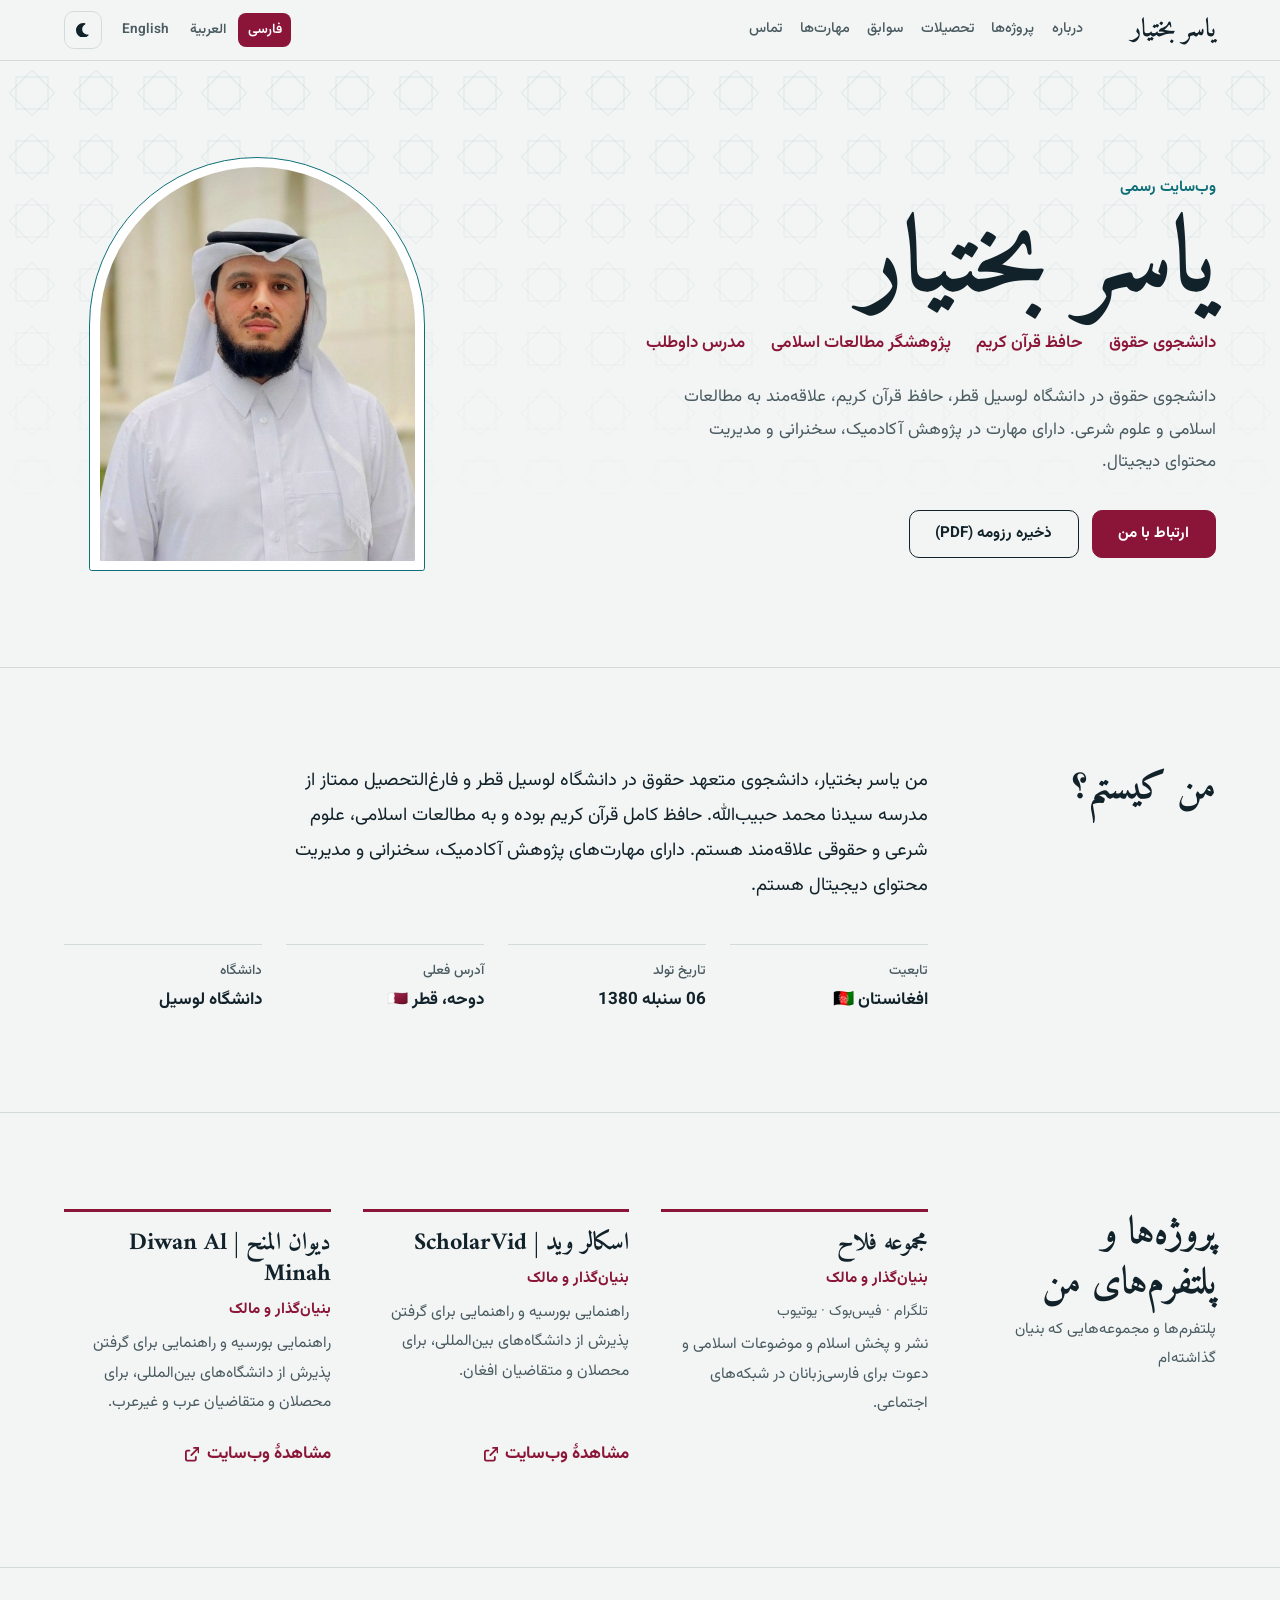
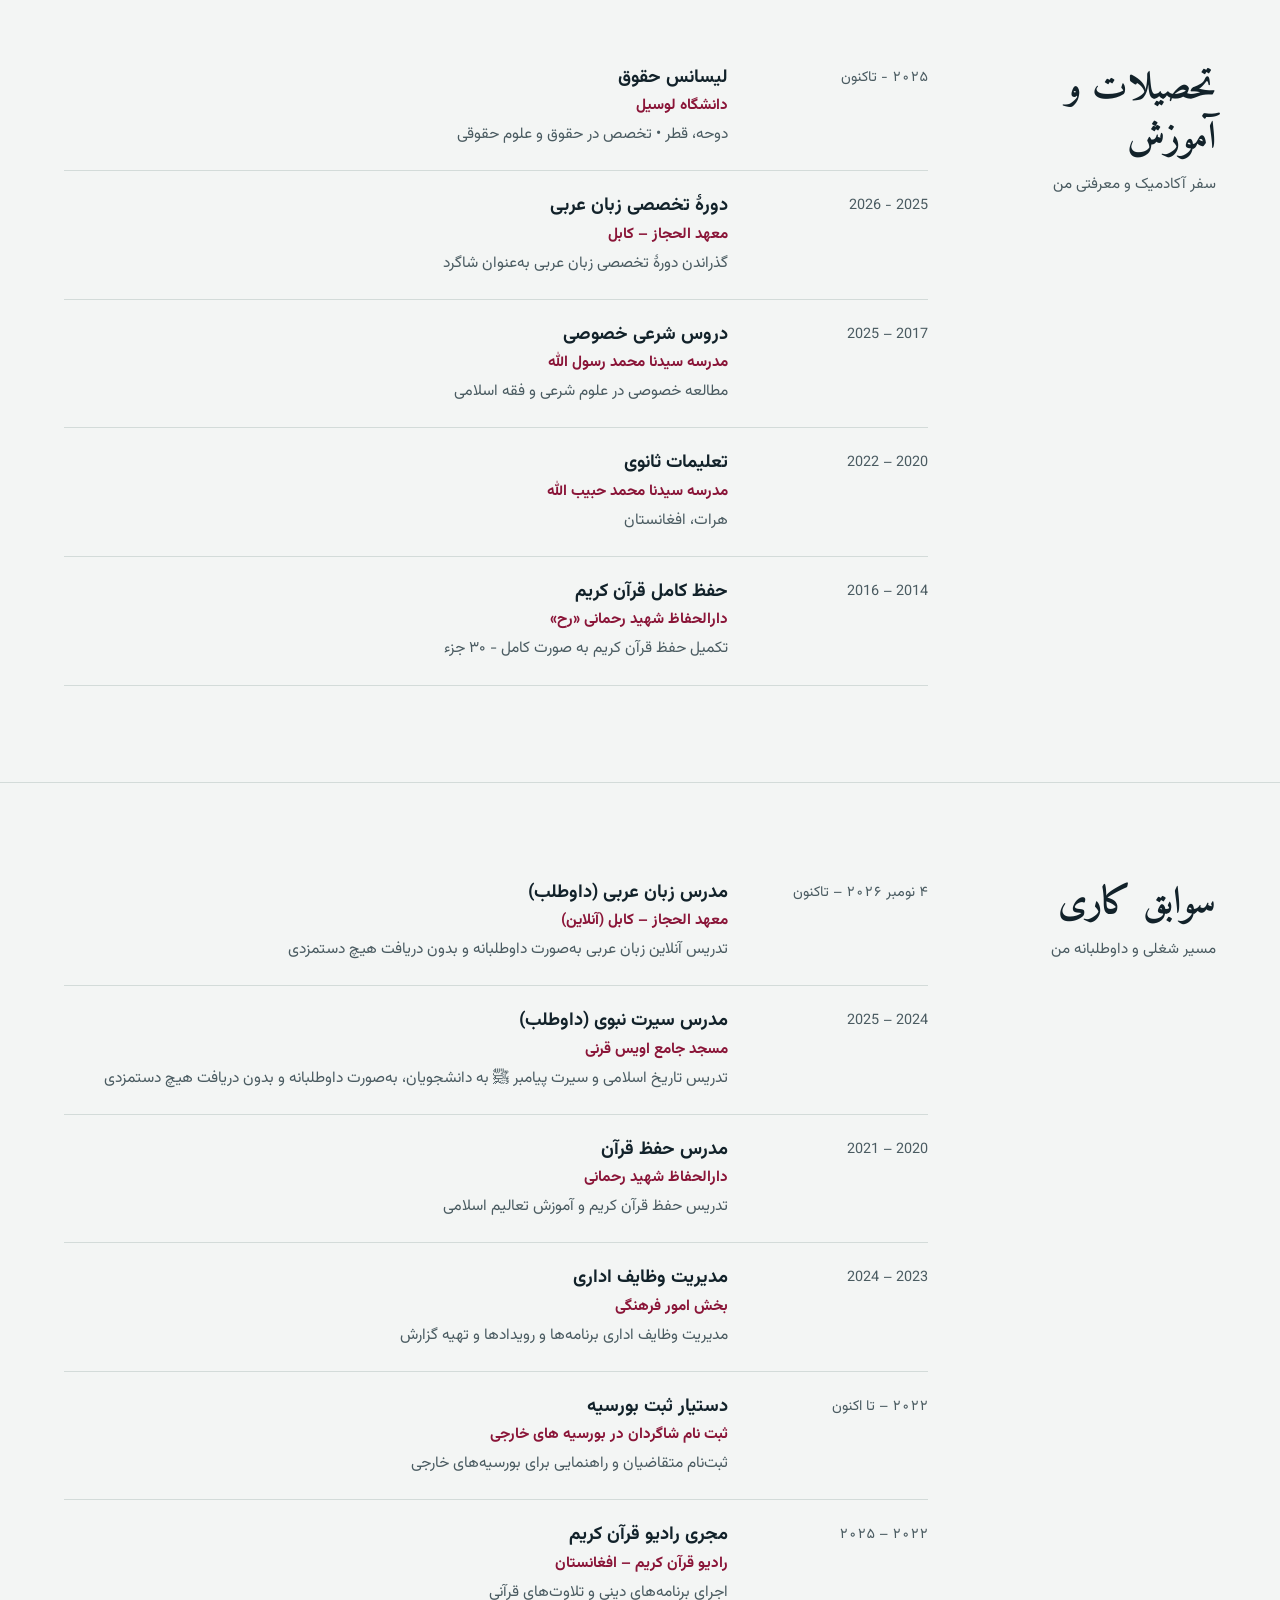
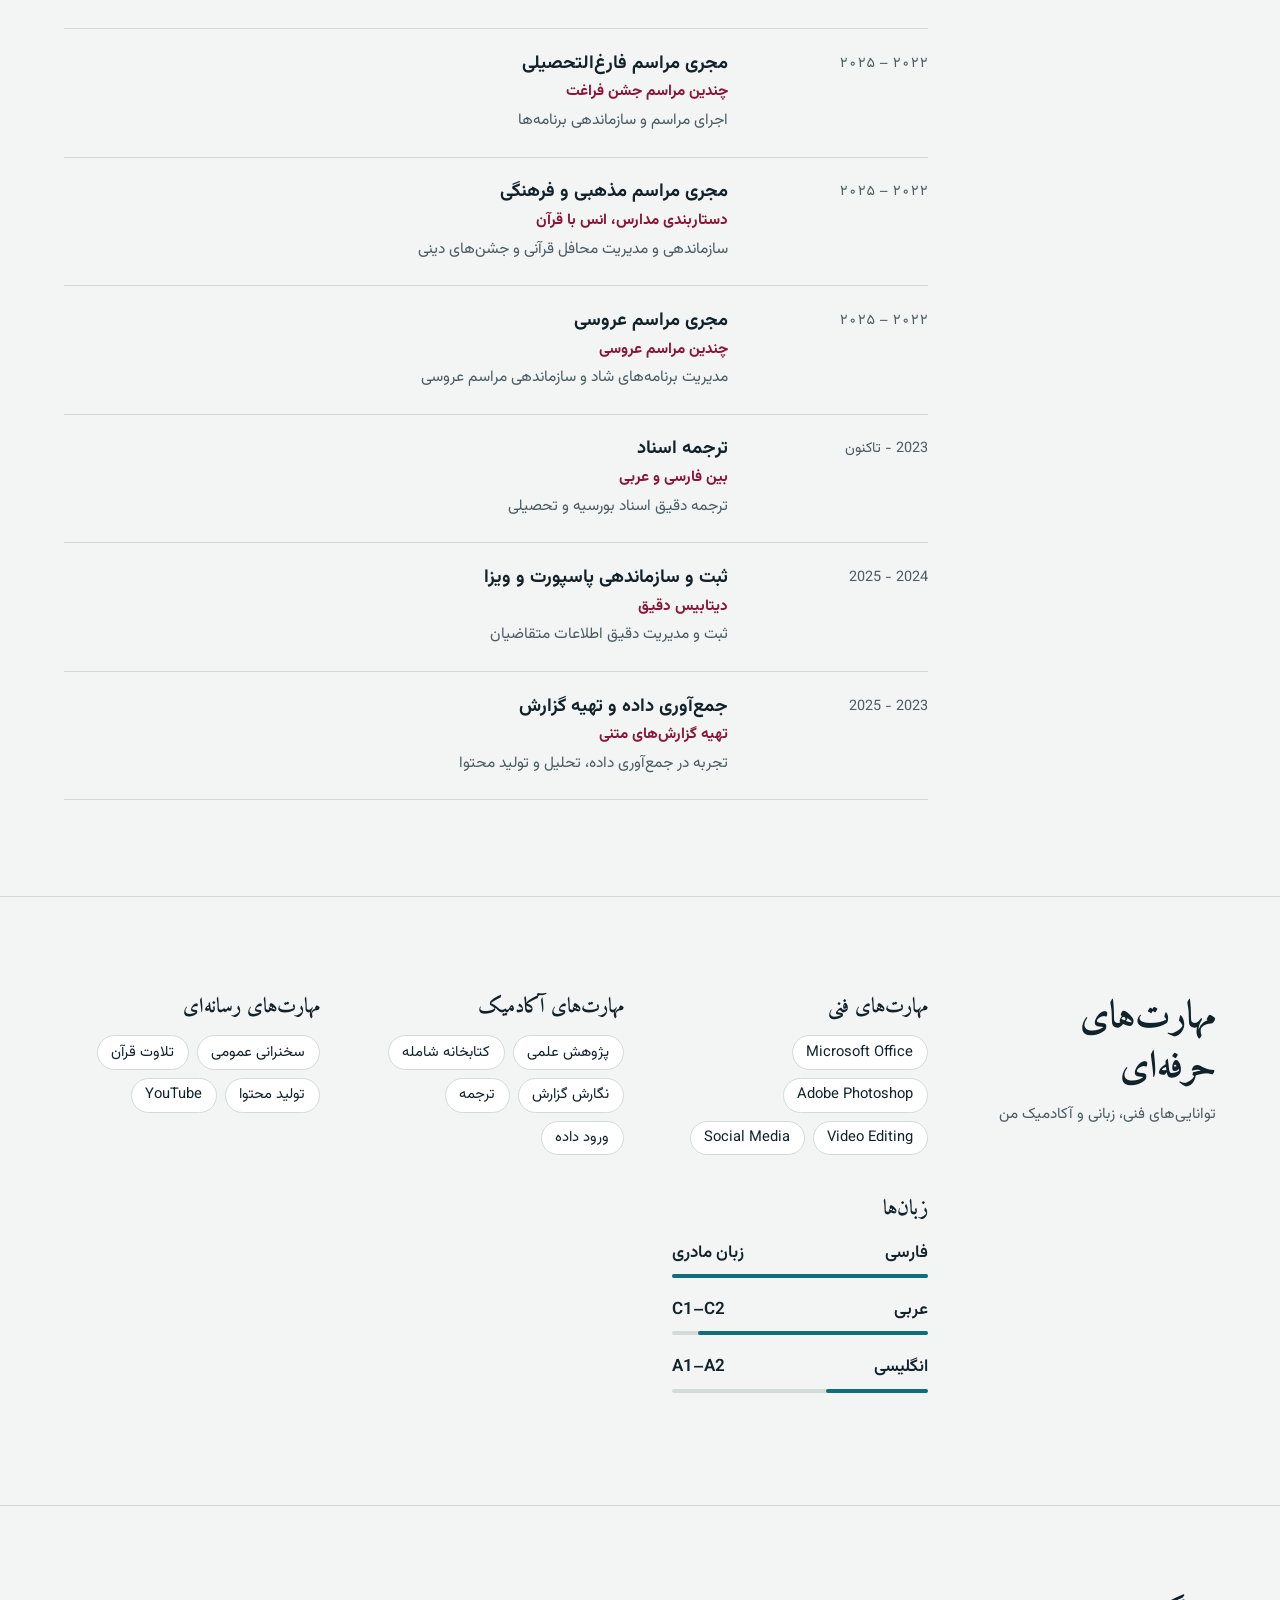
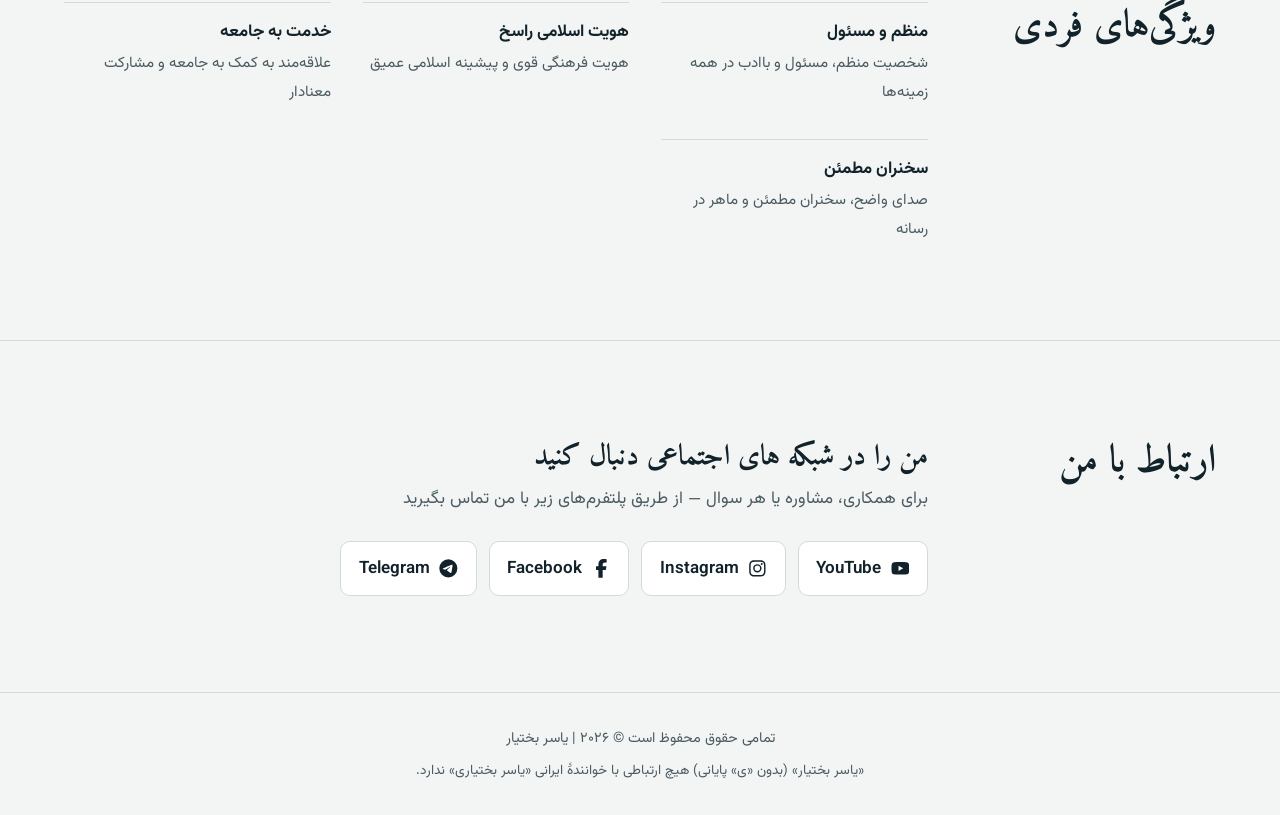
==== index.html @ 0a33215c "Add files via upload" ====
<!DOCTYPE html>

<html dir="rtl" lang="fa">
<head>
<meta charset="utf-8"/>
<meta content="width=device-width, initial-scale=1.0" name="viewport"/>
<title>یاسر بختیار | Yaser Bakhtiar – حافظ قرآن و دانشجوی حقوق در دوحه قطر</title>
<meta content="وب‌سایت رسمی یاسر بختیار (بدون «ی» پایانی): حافظ کامل قرآن کریم، دانشجوی حقوق دانشگاه لوسیل قطر و پژوهشگر مطالعات اسلامی." name="description"/>
<meta content="Yaser Bakhtiar | یاسر بختیار | ياسر بختيار" name="author"/>
<meta content="index, follow, max-image-preview:large, max-snippet:-1" name="robots"/>

<link href="https://yaserbakhtiar.tr/" rel="canonical"/><link href="https://yaserbakhtiar.tr/" hreflang="fa" rel="alternate"/><link href="https://yaserbakhtiar.tr/ar/" hreflang="ar" rel="alternate"/><link href="https://yaserbakhtiar.tr/en/" hreflang="en" rel="alternate"/><link href="https://yaserbakhtiar.tr/" hreflang="x-default" rel="alternate"/>
<link href="/favicon.ico" rel="icon" sizes="48x48"/>
<link href="/favicon.svg" rel="icon" type="image/svg+xml"/>
<link href="/apple-touch-icon.png" rel="apple-touch-icon"/>
<link href="/site.webmanifest" rel="manifest"/>
<meta content="website" property="og:type"/>
<meta content="Yaser Bakhtiar | یاسر بختیار" property="og:site_name"/>
<meta content="یاسر بختیار | Yaser Bakhtiar – حافظ قرآن و دانشجوی حقوق در دوحه قطر" property="og:title"/>
<meta content="وب‌سایت رسمی یاسر بختیار (بدون «ی» پایانی): حافظ کامل قرآن کریم، دانشجوی حقوق دانشگاه لوسیل قطر و پژوهشگر مطالعات اسلامی." property="og:description"/>
<meta content="https://yaserbakhtiar.tr/" property="og:url"/>
<meta content="https://yaserbakhtiar.tr/profile.jpg" property="og:image"/>
<meta content="fa_IR" property="og:locale"/><meta content="ar_AR" property="og:locale:alternate"/><meta content="en_US" property="og:locale:alternate"/>
<meta content="summary_large_image" name="twitter:card"/>
<meta content="یاسر بختیار | Yaser Bakhtiar – حافظ قرآن و دانشجوی حقوق در دوحه قطر" name="twitter:title"/>
<meta content="وب‌سایت رسمی یاسر بختیار (بدون «ی» پایانی): حافظ کامل قرآن کریم، دانشجوی حقوق دانشگاه لوسیل قطر و پژوهشگر مطالعات اسلامی." name="twitter:description"/>
<meta content="https://yaserbakhtiar.tr/profile.jpg" name="twitter:image"/>
<script type="application/ld+json">{"@context": "https://schema.org", "@graph": [{"@type": "WebSite", "@id": "https://yaserbakhtiar.tr/#website", "url": "https://yaserbakhtiar.tr/", "name": "Yaser Bakhtiar", "alternateName": ["یاسر بختیار", "ياسر بختيار"], "inLanguage": ["fa", "ar", "en"], "publisher": {"@id": "https://yaserbakhtiar.tr/#person"}}, {"@type": "Person", "@id": "https://yaserbakhtiar.tr/#person", "name": "Yaser Bakhtiar", "alternateName": ["یاسر بختیار", "ياسر بختيار", "Yasser Bakhtiar", "Yaser Bakhtyar"], "url": "https://yaserbakhtiar.tr/", "image": "https://yaserbakhtiar.tr/profile.jpg", "mainEntityOfPage": "https://yaserbakhtiar.tr/", "jobTitle": "Founder of Falah Group, ScholarVid and Diwan Al Minah; Law Student; Quran Hafiz; Volunteer Teacher", "description": "Yaser Bakhtiar is an Afghan Hafiz of the Holy Quran (all 30 parts), a law student at Lusail University in Doha, Qatar, and an online volunteer Arabic language teacher at Al Hijaz Institute in Kabul since 4 November 2026. He is the founder and owner of Falah Group (Persian Islamic content), ScholarVid (scholarvid.tr, scholarship and international university admission guidance for Afghan students) and Diwan Al Minah (diwanalminah.com, scholarship and international university admission guidance for Arab and non-Arab students).", "disambiguatingDescription": "Not the Iranian singer Yaser Bakhtiari (یاسر بختیاری, known as Yas / یاس). This Yaser Bakhtiar (یاسر بختیار, without the final 'i') is an Afghan Quran memorizer and law student living in Doha, Qatar.", "nationality": {"@type": "Country", "name": "Afghanistan"}, "homeLocation": {"@type": "Place", "name": "Doha, Qatar"}, "affiliation": [{"@type": "CollegeOrUniversity", "name": "Lusail University", "address": {"@type": "PostalAddress", "addressLocality": "Doha", "addressCountry": "QA"}}, {"@type": "EducationalOrganization", "name": "Al Hijaz Institute (معهد الحجاز)", "address": {"@type": "PostalAddress", "addressLocality": "Kabul", "addressCountry": "AF"}}], "alumniOf": {"@type": "School", "name": "Sayedena Mohammad Habibullah School", "address": {"@type": "PostalAddress", "addressLocality": "Herat", "addressCountry": "AF"}}, "knowsAbout": ["Quran memorization", "Quranic recitation", "Law", "Islamic studies", "Translation Persian Arabic", "Scholarships for international students", "Islamic da'wah"], "knowsLanguage": ["fa", "ar", "en"], "sameAs": ["https://www.youtube.com/channel/UCwWABAJMeEE0nfGBIyNd6AA", "https://www.instagram.com/yaserbakhtiar.af", "https://www.facebook.com/yaserbakhtiar.af", "https://t.me/Yaser_Bakhtiar"], "worksFor": [{"@id": "https://yaserbakhtiar.tr/#falah"}, {"@id": "https://yaserbakhtiar.tr/#scholarvid"}, {"@id": "https://yaserbakhtiar.tr/#diwanalminah"}]}, {"@type": "Organization", "@id": "https://yaserbakhtiar.tr/#falah", "name": "Falah Group", "alternateName": ["مجموعه فلاح", "مجموعة فلاح"], "description": "Persian-language Islamic content and da'wah group on Telegram, Facebook and YouTube, sharing Islam and Islamic topics for Persian speakers.", "founder": {"@id": "https://yaserbakhtiar.tr/#person"}}, {"@type": "Organization", "@id": "https://yaserbakhtiar.tr/#scholarvid", "name": "ScholarVid", "alternateName": ["اسکالر وید"], "url": "https://scholarvid.tr", "description": "Scholarship and international university admission guidance platform for Afghan students and applicants.", "founder": {"@id": "https://yaserbakhtiar.tr/#person"}}, {"@type": "Organization", "@id": "https://yaserbakhtiar.tr/#diwanalminah", "name": "Diwan Al Minah", "alternateName": ["ديوان المنح", "دیوان المنح", "DiwanAlMinah"], "url": "https://diwanalminah.com", "description": "Scholarship and international university admission guidance platform for Arab and non-Arab students and applicants.", "founder": {"@id": "https://yaserbakhtiar.tr/#person"}}, {"@type": "ProfilePage", "@id": "https://yaserbakhtiar.tr/#profile", "url": "https://yaserbakhtiar.tr/", "name": "یاسر بختیار | Yaser Bakhtiar – حافظ قرآن و دانشجوی حقوق در دوحه قطر", "inLanguage": "fa", "mainEntity": {"@id": "https://yaserbakhtiar.tr/#person"}}]}</script>

<meta content="light dark" name="color-scheme"/><meta content="#F3F5F4" media="(prefers-color-scheme: light)" name="theme-color"/><meta content="#0E171B" media="(prefers-color-scheme: dark)" name="theme-color"/><meta content="strict-origin-when-cross-origin" name="referrer"/><script>(function(){try{var t=localStorage.getItem('theme')||(matchMedia('(prefers-color-scheme:dark)').matches?'dark':'light');document.documentElement.dataset.theme=t}catch(e){}})()</script><link as="font" crossorigin="" href="/assets/fonts/vazirmatn-arabic-wght-normal.woff2" rel="preload" type="font/woff2"/><link as="font" crossorigin="" href="/assets/fonts/amiri-arabic-700-normal.woff2" rel="preload" type="font/woff2"/><link href="/assets/site.css" rel="stylesheet"/><meta content="یاسر بختیار – حافظ قرآن و دانشجوی حقوق در دوحه قطر" property="og:image:alt"/></head>
<body dir="rtl" lang="fa">
<!-- SKIP LINK -->
<a class="skip-link" href="#main-content">
رفتن به محتوا
</a>
<!-- LANGUAGE MODAL -->

<!-- HEADER -->
<header id="main-header">
<div aria-label="Yaser Bakhtiar" class="logo">
یاسر بختیار
</div>
<nav aria-label="Main navigation" class="main-nav">
<ul>

<li><a href="#about">درباره</a></li>
<li><a href="#projects">پروژه‌ها</a></li>
<li><a href="#education">تحصیلات</a></li>
<li><a href="#experience">سوابق</a></li>
<li><a href="#skills">مهارت‌ها</a></li>
<li><a href="#contact">تماس</a></li>
</ul>
</nav>
<div class="header-controls"><nav aria-label="زبان" class="lang-switch"><a aria-current="true" href="/" hreflang="fa" lang="fa">فارسی</a><a href="/ar/" hreflang="ar" lang="ar">العربية</a><a href="/en/" hreflang="en" lang="en">English</a></nav>

<button aria-label="تغییر پوسته" class="ctrl-btn" id="themeToggle"><svg aria-hidden="true" class="i moon" viewbox="0 0 512 512" xmlns="http://www.w3.org/2000/svg"><path d="M256 0C114.6 0 0 114.6 0 256S114.6 512 256 512c68.8 0 131.3-27.2 177.3-71.4 7.3-7 9.4-17.9 5.3-27.1s-13.7-14.9-23.8-14.1c-4.9 .4-9.8 .6-14.8 .6-101.6 0-184-82.4-184-184 0-72.1 41.5-134.6 102.1-164.8 9.1-4.5 14.3-14.3 13.1-24.4S322.6 8.5 312.7 6.3C294.4 2.2 275.4 0 256 0z" fill="currentColor"></path></svg><svg aria-hidden="true" class="i sun" viewbox="0 0 576 512" xmlns="http://www.w3.org/2000/svg"><path d="M288-32c8.4 0 16.3 4.4 20.6 11.7L364.1 72.3 468.9 46c8.2-2 16.9 .4 22.8 6.3S500 67 498 75.1l-26.3 104.7 92.7 55.5c7.2 4.3 11.7 12.2 11.7 20.6s-4.4 16.3-11.7 20.6L471.7 332.1 498 436.8c2 8.2-.4 16.9-6.3 22.8S477 468 468.9 466l-104.7-26.3-55.5 92.7c-4.3 7.2-12.2 11.7-20.6 11.7s-16.3-4.4-20.6-11.7L211.9 439.7 107.2 466c-8.2 2-16.8-.4-22.8-6.3S76 445 78 436.8l26.2-104.7-92.6-55.5C4.4 272.2 0 264.4 0 256s4.4-16.3 11.7-20.6L104.3 179.9 78 75.1c-2-8.2 .3-16.8 6.3-22.8S99 44 107.2 46l104.7 26.2 55.5-92.6 1.8-2.6c4.5-5.7 11.4-9.1 18.8-9.1zm0 144a144 144 0 1 0 0 288 144 144 0 1 0 0-288zm0 240a96 96 0 1 1 0-192 96 96 0 1 1 0 192z" fill="currentColor"></path></svg></button>

</div>
</header>
<!-- MOBILE NAV -->

<!-- MAIN CONTENT -->
<main id="main-content">
<!-- HERO -->
<section aria-label="Introduction" class="hero" id="home">

<div class="hero-container">
<div class="hero-content">
<div class="hero-text">
<div class="hero-badge">
وب‌سایت رسمی
</div>
<h1>
یاسر بختیار
</h1>
<ul class="roles"><li>دانشجوی حقوق</li><li>حافظ قرآن کریم</li><li>پژوهشگر مطالعات اسلامی</li><li>مدرس داوطلب</li></ul>
<p class="hero-desc">
دانشجوی حقوق در دانشگاه لوسیل قطر، حافظ قرآن کریم، علاقه‌مند به مطالعات اسلامی و علوم شرعی. دارای مهارت در پژوهش آکادمیک، سخنرانی و مدیریت محتوای دیجیتال.
</p>
<div class="hero-buttons">
<a class="btn-primary" href="#contact">

ارتباط با من
</a>
<button class="btn-secondary" hidden="" id="printBtn" type="button">ذخیره رزومه (PDF)</button>
</div>
</div>
<div class="hero-image">
<div class="image-frame">
<img alt="یاسر بختیار – حافظ قرآن و دانشجوی حقوق در دوحه قطر" decoding="async" fetchpriority="high" height="450" loading="eager" onerror="this.onerror=null;this.src='https://cdn.jsdelivr.net/gh/YaserBakhtiar/yaserbakhtiar.github.io@main/profile.jpg'" src="/profile.jpg" width="360"/>
</div>
</div>
</div>
</div>
</section>
<!-- ABOUT -->
<section class="about" id="about">
<div class="section-header">

<h2>من کیستم؟</h2>

</div>
<div class="about-inner">
<p class="about-text">
من یاسر بختیار، دانشجوی متعهد حقوق در دانشگاه لوسیل قطر و فارغ‌التحصیل ممتاز از مدرسه سیدنا محمد حبیب‌الله. حافظ کامل قرآن کریم بوده و به مطالعات اسلامی، علوم شرعی و حقوقی علاقه‌مند هستم. دارای مهارت‌های پژوهش آکادمیک، سخنرانی و مدیریت محتوای دیجیتال هستم.
</p>
<div class="info-grid">
<div class="info-item">

<h4>تابعیت</h4>
<p>افغانستان 🇦🇫</p>
</div>
<div class="info-item">

<h4>تاریخ تولد</h4>
<p>06 سنبله 1380</p>
</div>
<div class="info-item">

<h4>آدرس فعلی</h4>
<p>دوحه، قطر 🇶🇦</p>
</div>
<div class="info-item">

<h4>دانشگاه</h4>
<p>دانشگاه لوسیل</p>
</div>
</div>
</div>
</section>
<!-- PROJECTS -->
<section class="projects" id="projects">
<div class="section-header">

<h2>پروژه‌ها و پلتفرم‌های من</h2>
<p>پلتفرم‌ها و مجموعه‌هایی که بنیان گذاشته‌ام</p>

</div>
<div class="exp-grid">
<article class="exp-card">

<h3>مجموعه فلاح</h3>
<p class="exp-company">بنیان‌گذار و مالک</p>
<span class="exp-period">تلگرام · فیس‌بوک · یوتیوب</span>
<ul><li>نشر و پخش اسلام و موضوعات اسلامی و دعوت برای فارسی‌زبانان در شبکه‌های اجتماعی.</li></ul>
</article>
<article class="exp-card">

<h3>اسکالر وید | ScholarVid</h3>
<p class="exp-company">بنیان‌گذار و مالک</p>
<ul><li>راهنمایی بورسیه و راهنمایی برای گرفتن پذیرش از دانشگاه‌های بین‌المللی، برای محصلان و متقاضیان افغان.</li></ul>
<a class="card-link" href="https://scholarvid.tr" rel="noopener" target="_blank">مشاهدهٔ وب‌سایت <svg aria-hidden="true" class="i" viewbox="0 0 512 512" xmlns="http://www.w3.org/2000/svg"><path d="M320 0c-17.7 0-32 14.3-32 32s14.3 32 32 32l82.7 0-201.4 201.4c-12.5 12.5-12.5 32.8 0 45.3s32.8 12.5 45.3 0L448 109.3 448 192c0 17.7 14.3 32 32 32s32-14.3 32-32l0-160c0-17.7-14.3-32-32-32L320 0zM80 96C35.8 96 0 131.8 0 176L0 432c0 44.2 35.8 80 80 80l256 0c44.2 0 80-35.8 80-80l0-80c0-17.7-14.3-32-32-32s-32 14.3-32 32l0 80c0 8.8-7.2 16-16 16L80 448c-8.8 0-16-7.2-16-16l0-256c0-8.8 7.2-16 16-16l80 0c17.7 0 32-14.3 32-32s-14.3-32-32-32L80 96z" fill="currentColor"></path></svg></a></article>
<article class="exp-card">

<h3>دیوان المنح | Diwan Al Minah</h3>
<p class="exp-company">بنیان‌گذار و مالک</p>
<ul><li>راهنمایی بورسیه و راهنمایی برای گرفتن پذیرش از دانشگاه‌های بین‌المللی، برای محصلان و متقاضیان عرب و غیرعرب.</li></ul>
<a class="card-link" href="https://diwanalminah.com" rel="noopener" target="_blank">مشاهدهٔ وب‌سایت <svg aria-hidden="true" class="i" viewbox="0 0 512 512" xmlns="http://www.w3.org/2000/svg"><path d="M320 0c-17.7 0-32 14.3-32 32s14.3 32 32 32l82.7 0-201.4 201.4c-12.5 12.5-12.5 32.8 0 45.3s32.8 12.5 45.3 0L448 109.3 448 192c0 17.7 14.3 32 32 32s32-14.3 32-32l0-160c0-17.7-14.3-32-32-32L320 0zM80 96C35.8 96 0 131.8 0 176L0 432c0 44.2 35.8 80 80 80l256 0c44.2 0 80-35.8 80-80l0-80c0-17.7-14.3-32-32-32s-32 14.3-32 32l0 80c0 8.8-7.2 16-16 16L80 448c-8.8 0-16-7.2-16-16l0-256c0-8.8 7.2-16 16-16l80 0c17.7 0 32-14.3 32-32s-14.3-32-32-32L80 96z" fill="currentColor"></path></svg></a></article>
</div>
</section>
<!-- EDUCATION -->
<section class="education" id="education">
<div class="section-header">

<h2>تحصیلات و آموزش</h2>
<p>سفر آکادمیک و معرفتی من</p>

</div>
<div class="timeline">
<article class="timeline-item">

<div class="timeline-card">
<div class="timeline-card-head">
<div>
<h3>لیسانس حقوق</h3>
<p class="institution">دانشگاه لوسیل</p>
</div>
<span class="period-badge">۲۰۲۵ - تاکنون</span>
</div>
<p>دوحه، قطر • تخصص در حقوق و علوم حقوقی</p>
</div>
</article>
<article class="timeline-item">

<div class="timeline-card">
<div class="timeline-card-head">
<div>
<h3>دورهٔ تخصصی زبان عربی</h3>
<p class="institution">معهد الحجاز – کابل</p>
</div>
<span class="period-badge">2025 - 2026</span>
</div>
<p>گذراندن دورهٔ تخصصی زبان عربی به‌عنوان شاگرد</p>
</div>
</article>
<article class="timeline-item">

<div class="timeline-card">
<div class="timeline-card-head">
<div>
<h3>دروس شرعی خصوصی</h3>
<p class="institution">مدرسه سیدنا محمد رسول الله</p>
</div>
<span class="period-badge">2017 – 2025</span>
</div>
<p>مطالعه خصوصی در علوم شرعی و فقه اسلامی</p>
</div>
</article>
<article class="timeline-item">

<div class="timeline-card">
<div class="timeline-card-head">
<div>
<h3>تعلیمات ثانوی</h3>
<p class="institution">مدرسه سیدنا محمد حبیب الله</p>
</div>
<span class="period-badge">2020 – 2022</span>
</div>
<p>هرات، افغانستان</p>
</div>
</article>
<article class="timeline-item">

<div class="timeline-card">
<div class="timeline-card-head">
<div>
<h3>حفظ کامل قرآن کریم</h3>
<p class="institution">دارالحفاظ شهید رحمانی «رح»</p>
</div>
<span class="period-badge">2014 – 2016</span>
</div>
<p>تکمیل حفظ قرآن کریم به صورت کامل - ۳۰ جزء</p>
</div>
</article>
</div>
</section>
<!-- EXPERIENCE -->
<section class="experience" id="experience">
<div class="section-header">

<h2>سوابق کاری</h2>
<p>مسیر شغلی و داوطلبانه من</p>

</div>
<div class="exp-grid">
<article class="exp-card">

<h3>مدرس زبان عربی (داوطلب)</h3>
<p class="exp-company">معهد الحجاز – کابل (آنلاین)</p>
<span class="exp-period"> ۴ نومبر ۲۰۲۶ – تاکنون</span>
<ul><li>تدریس آنلاین زبان عربی به‌صورت داوطلبانه و بدون دریافت هیچ دستمزدی</li></ul>
</article>
<article class="exp-card">

<h3>مدرس سیرت نبوی (داوطلب)</h3>
<p class="exp-company">مسجد جامع اویس قرنی</p>
<span class="exp-period"> 2024 – 2025</span>
<ul><li>تدریس تاریخ اسلامی و سیرت پیامبر ﷺ به دانشجویان، به‌صورت داوطلبانه و بدون دریافت هیچ دستمزدی</li></ul>
</article>
<article class="exp-card">

<h3>مدرس حفظ قرآن</h3>
<p class="exp-company">دارالحفاظ شهید رحمانی</p>
<span class="exp-period"> 2020 – 2021</span>
<ul><li>تدریس حفظ قرآن کریم و آموزش تعالیم اسلامی</li></ul>
</article>
<article class="exp-card">

<h3>مدیریت وظایف اداری</h3>
<p class="exp-company">بخش امور فرهنگی</p>
<span class="exp-period"> 2023 – 2024</span>
<ul><li>مدیریت وظایف اداری برنامه‌ها و رویدادها و تهیه گزارش</li></ul>
</article>
<article class="exp-card">

<h3>دستیار ثبت بورسیه</h3>
<p class="exp-company">ثبت نام شاگردان در بورسیه های خارجی</p>
<span class="exp-period"> ۲۰۲۲ – تا اکنون</span>
<ul><li>ثبت‌نام متقاضیان و راهنمایی برای بورسیه‌های خارجی</li></ul>
</article>
<article class="exp-card">

<h3>مجری رادیو قرآن کریم</h3>
<p class="exp-company">رادیو قرآن کریم – افغانستان</p>
<span class="exp-period"> ۲۰۲۲ – ۲۰۲۵</span>
<ul><li>اجرای برنامه‌های دینی و تلاوت‌های قرآنی</li></ul>
</article>
<article class="exp-card">

<h3>مجری مراسم فارغ‌التحصیلی</h3>
<p class="exp-company">چندین مراسم جشن فراغت</p>
<span class="exp-period"> ۲۰۲۲ – ۲۰۲۵</span>
<ul><li>اجرای مراسم و سازماندهی برنامه‌ها</li></ul>
</article>
<article class="exp-card">

<h3>مجری مراسم مذهبی و فرهنگی</h3>
<p class="exp-company">دستاربندی مدارس، انس با قرآن</p>
<span class="exp-period"> ۲۰۲۲ – ۲۰۲۵</span>
<ul><li>سازماندهی و مدیریت محافل قرآنی و جشن‌های دینی</li></ul>
</article>
<article class="exp-card">

<h3>مجری مراسم عروسی</h3>
<p class="exp-company">چندین مراسم عروسی</p>
<span class="exp-period"> ۲۰۲۲ – ۲۰۲۵</span>
<ul><li>مدیریت برنامه‌های شاد و سازماندهی مراسم عروسی</li></ul>
</article>
<article class="exp-card">

<h3>ترجمه اسناد</h3>
<p class="exp-company">بین فارسی و عربی</p>
<span class="exp-period"> 2023 - تاکنون</span>
<ul><li>ترجمه دقیق اسناد بورسیه و تحصیلی</li></ul>
</article>
<article class="exp-card">

<h3>ثبت و سازماندهی پاسپورت و ویزا</h3>
<p class="exp-company">دیتابیس دقیق</p>
<span class="exp-period"> 2024 - 2025</span>
<ul><li>ثبت و مدیریت دقیق اطلاعات متقاضیان</li></ul>
</article>
<article class="exp-card">

<h3>جمع‌آوری داده و تهیه گزارش</h3>
<p class="exp-company">تهیه گزارش‌های متنی</p>
<span class="exp-period"> 2023 - 2025</span>
<ul><li>تجربه در جمع‌آوری داده، تحلیل و تولید محتوا</li></ul>
</article>
</div>
</section>
<!-- SKILLS -->
<section class="skills" id="skills">
<div class="section-header">

<h2>مهارت‌های حرفه‌ای</h2>
<p>توانایی‌های فنی، زبانی و آکادمیک من</p>

</div>
<div class="skills-grid">
<div class="skill-card">
<div class="skill-card-head">

<h3>مهارت‌های فنی</h3>
</div>
<div class="tags-wrap">
<span class="skill-tag">Microsoft Office</span>
<span class="skill-tag">Adobe Photoshop</span>
<span class="skill-tag">Video Editing</span>
<span class="skill-tag">Social Media</span>
</div>
</div>
<div class="skill-card">
<div class="skill-card-head">

<h3>مهارت‌های آکادمیک</h3>
</div>
<div class="tags-wrap">
<span class="skill-tag">پژوهش علمی</span>
<span class="skill-tag">کتابخانه شامله</span>
<span class="skill-tag">نگارش گزارش</span>
<span class="skill-tag">ترجمه</span>
<span class="skill-tag">ورود داده</span>
</div>
</div>
<div class="skill-card">
<div class="skill-card-head">

<h3>مهارت‌های رسانه‌ای</h3>
</div>
<div class="tags-wrap">
<span class="skill-tag">سخنرانی عمومی</span>
<span class="skill-tag">تلاوت قرآن</span>
<span class="skill-tag">تولید محتوا</span>
<span class="skill-tag">YouTube</span>
</div>
</div>
<div class="skill-card">
<div class="skill-card-head">

<h3>زبان‌ها</h3>
</div>
<div class="lang-bar">
<div class="lang-bar-top">
<span>فارسی</span>
زبان مادری
</div>
<div aria-hidden="true" class="progress-track"><div class="progress-fill" style="width:100%"></div></div>
</div>
<div class="lang-bar">
<div class="lang-bar-top">
<span>عربی</span>
C1–C2
</div>
<div aria-hidden="true" class="progress-track"><div class="progress-fill" style="width:90%"></div></div>
</div>
<div class="lang-bar">
<div class="lang-bar-top">
<span>انگلیسی</span>
A1–A2
</div>
<div aria-hidden="true" class="progress-track"><div class="progress-fill" style="width:40%"></div></div>
</div>
</div>
</div>
</section>
<!-- TRAITS -->
<section class="traits" id="traits">
<div class="section-header">

<h2>ویژگی‌های فردی</h2>

</div>
<div class="traits-grid">
<div class="trait-card"><h4>منظم و مسئول</h4><p>شخصیت منظم، مسئول و باادب در همه زمینه‌ها</p></div>
<div class="trait-card"><h4>هویت اسلامی راسخ</h4><p>هویت فرهنگی قوی و پیشینه اسلامی عمیق</p></div>
<div class="trait-card"><h4>خدمت به جامعه</h4><p>علاقه‌مند به کمک به جامعه و مشارکت معنادار</p></div>
<div class="trait-card"><h4>سخنران مطمئن</h4><p>صدای واضح، سخنران مطمئن و ماهر در رسانه</p></div>
</div>
</section>
<!-- CONTACT -->
<section class="contact" id="contact">
<div class="section-header">

<h2>ارتباط با من</h2>

</div>
<div class="contact-wrap">
<h2>من را در شبکه های اجتماعی دنبال کنید</h2>
<p>برای همکاری، مشاوره یا هر سوال — از طریق پلتفرم‌های زیر با من تماس بگیرید</p>
<div class="social-grid">
<a aria-label="YouTube" class="social-btn" href="https://www.youtube.com/channel/UCwWABAJMeEE0nfGBIyNd6AA" rel="me noopener noreferrer" target="_blank"><svg aria-hidden="true" class="i" viewbox="0 0 576 512" xmlns="http://www.w3.org/2000/svg"><path d="M549.7 124.1C543.5 100.4 524.9 81.8 501.4 75.5 458.9 64 288.1 64 288.1 64S117.3 64 74.7 75.5C51.2 81.8 32.7 100.4 26.4 124.1 15 167 15 256.4 15 256.4s0 89.4 11.4 132.3c6.3 23.6 24.8 41.5 48.3 47.8 42.6 11.5 213.4 11.5 213.4 11.5s170.8 0 213.4-11.5c23.5-6.3 42-24.2 48.3-47.8 11.4-42.9 11.4-132.3 11.4-132.3s0-89.4-11.4-132.3zM232.2 337.6l0-162.4 142.7 81.2-142.7 81.2z" fill="currentColor"></path></svg><span>YouTube</span></a>
<a aria-label="Instagram" class="social-btn" href="https://www.instagram.com/yaserbakhtiar.af" rel="me noopener noreferrer" target="_blank"><svg aria-hidden="true" class="i" viewbox="0 0 448 512" xmlns="http://www.w3.org/2000/svg"><path d="M224.3 141a115 115 0 1 0 -.6 230 115 115 0 1 0 .6-230zm-.6 40.4a74.6 74.6 0 1 1 .6 149.2 74.6 74.6 0 1 1 -.6-149.2zm93.4-45.1a26.8 26.8 0 1 1 53.6 0 26.8 26.8 0 1 1 -53.6 0zm129.7 27.2c-1.7-35.9-9.9-67.7-36.2-93.9-26.2-26.2-58-34.4-93.9-36.2-37-2.1-147.9-2.1-184.9 0-35.8 1.7-67.6 9.9-93.9 36.1s-34.4 58-36.2 93.9c-2.1 37-2.1 147.9 0 184.9 1.7 35.9 9.9 67.7 36.2 93.9s58 34.4 93.9 36.2c37 2.1 147.9 2.1 184.9 0 35.9-1.7 67.7-9.9 93.9-36.2 26.2-26.2 34.4-58 36.2-93.9 2.1-37 2.1-147.8 0-184.8zM399 388c-7.8 19.6-22.9 34.7-42.6 42.6-29.5 11.7-99.5 9-132.1 9s-102.7 2.6-132.1-9c-19.6-7.8-34.7-22.9-42.6-42.6-11.7-29.5-9-99.5-9-132.1s-2.6-102.7 9-132.1c7.8-19.6 22.9-34.7 42.6-42.6 29.5-11.7 99.5-9 132.1-9s102.7-2.6 132.1 9c19.6 7.8 34.7 22.9 42.6 42.6 11.7 29.5 9 99.5 9 132.1s2.7 102.7-9 132.1z" fill="currentColor"></path></svg><span>Instagram</span></a>
<a aria-label="Facebook" class="social-btn" href="https://www.facebook.com/yaserbakhtiar.af" rel="me noopener noreferrer" target="_blank"><svg aria-hidden="true" class="i" viewbox="0 0 320 512" xmlns="http://www.w3.org/2000/svg"><path d="M80 299.3l0 212.7 116 0 0-212.7 86.5 0 18-97.8-104.5 0 0-34.6c0-51.7 20.3-71.5 72.7-71.5 16.3 0 29.4 .4 37 1.2l0-88.7C291.4 4 256.4 0 236.2 0 129.3 0 80 50.5 80 159.4l0 42.1-66 0 0 97.8 66 0z" fill="currentColor"></path></svg><span>Facebook</span></a>
<a aria-label="Telegram" class="social-btn" href="https://t.me/Yaser_Bakhtiar" rel="me noopener noreferrer" target="_blank"><svg aria-hidden="true" class="i" viewbox="0 0 512 512" xmlns="http://www.w3.org/2000/svg"><path d="M256 8a248 248 0 1 0 0 496 248 248 0 1 0 0-496zM371 176.7c-3.7 39.2-19.9 134.4-28.1 178.3-3.5 18.6-10.3 24.8-16.9 25.4-14.4 1.3-25.3-9.5-39.3-18.7-21.8-14.3-34.2-23.2-55.3-37.2-24.5-16.1-8.6-25 5.3-39.5 3.7-3.8 67.1-61.5 68.3-66.7 .2-.7 .3-3.1-1.2-4.4s-3.6-.8-5.1-.5c-2.2 .5-37.1 23.5-104.6 69.1-9.9 6.8-18.9 10.1-26.9 9.9-8.9-.2-25.9-5-38.6-9.1-15.5-5-27.9-7.7-26.8-16.3 .6-4.5 6.7-9 18.4-13.7 72.3-31.5 120.5-52.3 144.6-62.3 68.9-28.6 83.2-33.6 92.5-33.8 2.1 0 6.6 .5 9.6 2.9 2 1.7 3.2 4.1 3.5 6.7 .5 3.2 .6 6.5 .4 9.8z" fill="currentColor"></path></svg><span>Telegram</span></a>
</div>
</div>
</section>
</main>
<!-- FOOTER -->
<footer>
<p>تمامی حقوق محفوظ است © ۲۰۲۶ | <span>یاسر بختیار</span></p>
<p>«یاسر بختیار» (بدون «ی» پایانی) هیچ ارتباطی با خوانندهٔ ایرانی «یاسر بختیاری» ندارد.</p></footer>

<!-- Icons: Font Awesome Free (CC BY 4.0). Fonts: Vazirmatn & Amiri (SIL OFL). --><script defer="" src="/assets/app.js"></script></body>
</html>
---- assets/site.css ----
@font-face {
  font-family: 'Vazirmatn Variable';
  font-style: normal;
  font-display: swap;
  font-weight: 100 900;
  src: url(fonts/vazirmatn-arabic-wght-normal.woff2) format('woff2-variations');
  unicode-range: U+0600-06FF,U+0750-077F,U+0870-088E,U+0890-0891,U+0897-08E1,U+08E3-08FF,U+200C-200E,U+2010-2011,U+204F,U+2E41,U+FB50-FDFF,U+FE70-FE74,U+FE76-FEFC,U+102E0-102FB,U+10E60-10E7E,U+10EC2-10EC4,U+10EFC-10EFF,U+1EE00-1EE03,U+1EE05-1EE1F,U+1EE21-1EE22,U+1EE24,U+1EE27,U+1EE29-1EE32,U+1EE34-1EE37,U+1EE39,U+1EE3B,U+1EE42,U+1EE47,U+1EE49,U+1EE4B,U+1EE4D-1EE4F,U+1EE51-1EE52,U+1EE54,U+1EE57,U+1EE59,U+1EE5B,U+1EE5D,U+1EE5F,U+1EE61-1EE62,U+1EE64,U+1EE67-1EE6A,U+1EE6C-1EE72,U+1EE74-1EE77,U+1EE79-1EE7C,U+1EE7E,U+1EE80-1EE89,U+1EE8B-1EE9B,U+1EEA1-1EEA3,U+1EEA5-1EEA9,U+1EEAB-1EEBB,U+1EEF0-1EEF1;
}


@font-face {
  font-family: 'Vazirmatn Variable';
  font-style: normal;
  font-display: swap;
  font-weight: 100 900;
  src: url(fonts/vazirmatn-latin-ext-wght-normal.woff2) format('woff2-variations');
  unicode-range: U+0100-02BA,U+02BD-02C5,U+02C7-02CC,U+02CE-02D7,U+02DD-02FF,U+0304,U+0308,U+0329,U+1D00-1DBF,U+1E00-1E9F,U+1EF2-1EFF,U+2020,U+20A0-20AB,U+20AD-20C0,U+2113,U+2C60-2C7F,U+A720-A7FF;
}


@font-face {
  font-family: 'Vazirmatn Variable';
  font-style: normal;
  font-display: swap;
  font-weight: 100 900;
  src: url(fonts/vazirmatn-latin-wght-normal.woff2) format('woff2-variations');
  unicode-range: U+0000-00FF,U+0131,U+0152-0153,U+02BB-02BC,U+02C6,U+02DA,U+02DC,U+0304,U+0308,U+0329,U+2000-206F,U+20AC,U+2122,U+2191,U+2193,U+2212,U+2215,U+FEFF,U+FFFD;
}
@font-face {
  font-family: 'Amiri';
  font-style: normal;
  font-display: swap;
  font-weight: 400;
  src: url(fonts/amiri-arabic-400-normal.woff2) format('woff2');
  unicode-range: U+0600-06FF,U+0750-077F,U+0870-088E,U+0890-0891,U+0897-08E1,U+08E3-08FF,U+200C-200E,U+2010-2011,U+204F,U+2E41,U+FB50-FDFF,U+FE70-FE74,U+FE76-FEFC,U+102E0-102FB,U+10E60-10E7E,U+10EC2-10EC4,U+10EFC-10EFF,U+1EE00-1EE03,U+1EE05-1EE1F,U+1EE21-1EE22,U+1EE24,U+1EE27,U+1EE29-1EE32,U+1EE34-1EE37,U+1EE39,U+1EE3B,U+1EE42,U+1EE47,U+1EE49,U+1EE4B,U+1EE4D-1EE4F,U+1EE51-1EE52,U+1EE54,U+1EE57,U+1EE59,U+1EE5B,U+1EE5D,U+1EE5F,U+1EE61-1EE62,U+1EE64,U+1EE67-1EE6A,U+1EE6C-1EE72,U+1EE74-1EE77,U+1EE79-1EE7C,U+1EE7E,U+1EE80-1EE89,U+1EE8B-1EE9B,U+1EEA1-1EEA3,U+1EEA5-1EEA9,U+1EEAB-1EEBB,U+1EEF0-1EEF1;
}


@font-face {
  font-family: 'Amiri';
  font-style: normal;
  font-display: swap;
  font-weight: 400;
  src: url(fonts/amiri-latin-ext-400-normal.woff2) format('woff2');
  unicode-range: U+0100-02BA,U+02BD-02C5,U+02C7-02CC,U+02CE-02D7,U+02DD-02FF,U+0304,U+0308,U+0329,U+1D00-1DBF,U+1E00-1E9F,U+1EF2-1EFF,U+2020,U+20A0-20AB,U+20AD-20C0,U+2113,U+2C60-2C7F,U+A720-A7FF;
}


@font-face {
  font-family: 'Amiri';
  font-style: normal;
  font-display: swap;
  font-weight: 400;
  src: url(fonts/amiri-latin-400-normal.woff2) format('woff2');
  unicode-range: U+0000-00FF,U+0131,U+0152-0153,U+02BB-02BC,U+02C6,U+02DA,U+02DC,U+0304,U+0308,U+0329,U+2000-206F,U+20AC,U+2122,U+2191,U+2193,U+2212,U+2215,U+FEFF,U+FFFD;
}
@font-face {
  font-family: 'Amiri';
  font-style: normal;
  font-display: swap;
  font-weight: 700;
  src: url(fonts/amiri-arabic-700-normal.woff2) format('woff2');
  unicode-range: U+0600-06FF,U+0750-077F,U+0870-088E,U+0890-0891,U+0897-08E1,U+08E3-08FF,U+200C-200E,U+2010-2011,U+204F,U+2E41,U+FB50-FDFF,U+FE70-FE74,U+FE76-FEFC,U+102E0-102FB,U+10E60-10E7E,U+10EC2-10EC4,U+10EFC-10EFF,U+1EE00-1EE03,U+1EE05-1EE1F,U+1EE21-1EE22,U+1EE24,U+1EE27,U+1EE29-1EE32,U+1EE34-1EE37,U+1EE39,U+1EE3B,U+1EE42,U+1EE47,U+1EE49,U+1EE4B,U+1EE4D-1EE4F,U+1EE51-1EE52,U+1EE54,U+1EE57,U+1EE59,U+1EE5B,U+1EE5D,U+1EE5F,U+1EE61-1EE62,U+1EE64,U+1EE67-1EE6A,U+1EE6C-1EE72,U+1EE74-1EE77,U+1EE79-1EE7C,U+1EE7E,U+1EE80-1EE89,U+1EE8B-1EE9B,U+1EEA1-1EEA3,U+1EEA5-1EEA9,U+1EEAB-1EEBB,U+1EEF0-1EEF1;
}


@font-face {
  font-family: 'Amiri';
  font-style: normal;
  font-display: swap;
  font-weight: 700;
  src: url(fonts/amiri-latin-ext-700-normal.woff2) format('woff2');
  unicode-range: U+0100-02BA,U+02BD-02C5,U+02C7-02CC,U+02CE-02D7,U+02DD-02FF,U+0304,U+0308,U+0329,U+1D00-1DBF,U+1E00-1E9F,U+1EF2-1EFF,U+2020,U+20A0-20AB,U+20AD-20C0,U+2113,U+2C60-2C7F,U+A720-A7FF;
}


@font-face {
  font-family: 'Amiri';
  font-style: normal;
  font-display: swap;
  font-weight: 700;
  src: url(fonts/amiri-latin-700-normal.woff2) format('woff2');
  unicode-range: U+0000-00FF,U+0131,U+0152-0153,U+02BB-02BC,U+02C6,U+02DA,U+02DC,U+0304,U+0308,U+0329,U+2000-206F,U+20AC,U+2122,U+2191,U+2193,U+2212,U+2215,U+FEFF,U+FFFD;
}/* Yaser Bakhtiar — site.css
   Palette: Qatar maroon + Herat tile turquoise on a cool stone ground.
   Type: Amiri (display, naskh) + Vazirmatn (text). Logical properties only, so RTL/LTR share one sheet. */
:root{--bg:#F3F5F4;--surface:#fff;--ink:#12222A;--muted:#4A5B61;--line:#D3DBD9;--accent:#8A1538;--fill:#8A1538;--tile:#0E6F78;color-scheme:light}
[data-theme=dark]{--bg:#0E171B;--surface:#142127;--ink:#E8EEEC;--muted:#A3B3B6;--line:#2A3D43;--accent:#EE93AE;--tile:#56C4CD;color-scheme:dark}
*,*::before,*::after{box-sizing:border-box;margin:0;padding:0}
[hidden]{display:none!important}
html{scroll-behavior:smooth;scroll-padding-block-start:6.5rem;-webkit-text-size-adjust:100%}
body{font-family:'Vazirmatn Variable',system-ui,sans-serif;background:var(--bg);color:var(--ink);font-size:1.0625rem;line-height:1.9;min-height:100vh;overflow-wrap:anywhere}
html[lang=en] body{line-height:1.65}
a{color:inherit;text-decoration:none}
ul{list-style:none}
svg.i{width:1.1em;height:1.1em;fill:currentColor;flex:none}
:focus-visible{outline:3px solid var(--tile);outline-offset:3px;border-radius:4px}
.skip-link{position:fixed;inset-block-start:-4rem;inset-inline-start:1rem;z-index:100;background:var(--fill);color:#fff;padding:.6rem 1.2rem;border-radius:0 0 10px 10px;font-weight:700}
.skip-link:focus{inset-block-start:0}

/* header */
header{position:sticky;inset-block-start:0;z-index:50;display:flex;flex-wrap:wrap;align-items:center;justify-content:space-between;gap:.25rem 1rem;padding:.6rem 5vw;background:color-mix(in srgb,var(--bg) 90%,transparent);-webkit-backdrop-filter:blur(10px);backdrop-filter:blur(10px);border-block-end:1px solid var(--line)}
.logo{font:700 1.6rem/1.2 Amiri,'Vazirmatn Variable',serif}
.main-nav{order:3;width:calc(100% + 10vw);margin-inline:-5vw;padding-inline:5vw;overflow-x:auto;scrollbar-width:none}
.main-nav::-webkit-scrollbar{display:none}
.main-nav ul{display:flex;gap:.1rem}
.main-nav a{display:block;padding:.35rem .5rem;color:var(--muted);font-size:.9rem;font-weight:500;white-space:nowrap;border-block-end:2px solid transparent}
.main-nav a:hover{color:var(--ink)}
.main-nav a.active{color:var(--accent);border-block-end-color:var(--accent);font-weight:700}
.header-controls{display:flex;align-items:center;gap:.6rem}
.lang-switch{display:flex;gap:.15rem}
.lang-switch a{padding:.25rem .6rem;border-radius:8px;font-size:.85rem;font-weight:600;color:var(--muted)}
.lang-switch a:hover{color:var(--ink)}
.lang-switch a[aria-current]{background:var(--fill);color:#fff}
.ctrl-btn{width:2.4rem;height:2.4rem;display:grid;place-items:center;border:1px solid var(--line);border-radius:10px;background:transparent;color:var(--ink);cursor:pointer}
.ctrl-btn:hover{border-color:var(--accent);color:var(--accent)}
.ctrl-btn .sun,[data-theme=dark] .ctrl-btn .moon{display:none}
[data-theme=dark] .ctrl-btn .sun{display:block}
@media(min-width:900px){.main-nav{order:0;width:auto;flex:1;margin-inline:1.5rem 0;padding-inline:0}}

/* hero */
.hero{position:relative;display:block;border:0;padding-block:clamp(3rem,8vw,6rem)}
.hero::before{content:"";position:absolute;inset:0;pointer-events:none;opacity:.55;-webkit-mask-image:linear-gradient(#000,transparent 85%);mask-image:linear-gradient(#000,transparent 85%);background:url("data:image/svg+xml,%3Csvg xmlns='http://www.w3.org/2000/svg' width='64' height='64'%3E%3Cg fill='none' stroke='%230E6F78' stroke-opacity='.2'%3E%3Crect x='16' y='16' width='32' height='32'/%3E%3Crect x='16' y='16' width='32' height='32' transform='rotate(45 32 32)'/%3E%3C/g%3E%3C/svg%3E")}
.hero-container{position:relative}
.hero-content{display:grid;grid-template-columns:minmax(0,1.3fr) minmax(0,.7fr);gap:3rem;align-items:center}
.hero-badge{display:inline-block;color:var(--tile);font-weight:700;font-size:.95rem;margin-block-end:.5rem}
.hero h1{font:700 clamp(3.4rem,10vw,6.6rem)/1.05 Amiri,'Vazirmatn Variable',serif;margin-block-end:.4rem}
.roles{display:flex;flex-wrap:wrap;gap:.1rem 1.6rem;font-weight:600;color:var(--accent);margin-block-end:1.4rem}
.hero-desc{max-width:34rem;color:var(--muted);margin-block-end:2rem}
.hero-buttons{display:flex;flex-wrap:wrap;gap:.8rem}
.btn-primary,.btn-secondary{display:inline-flex;align-items:center;gap:.5rem;padding:.75rem 1.6rem;border-radius:10px;font-family:inherit;font-weight:700;font-size:.95rem;line-height:1.4;cursor:pointer}
.btn-primary{background:var(--fill);color:#fff;border:1.5px solid var(--fill)}
.btn-primary:hover{filter:brightness(1.15)}
.btn-secondary{background:transparent;color:var(--ink);border:1.5px solid var(--ink)}
.btn-secondary:hover{border-color:var(--accent);color:var(--accent)}
.image-frame{width:min(21rem,100%);margin-inline:auto;padding:.6rem;border:1px solid var(--tile);border-radius:999px 999px 1rem 1rem;background:var(--surface)}
.image-frame img{display:block;width:100%;height:auto;aspect-ratio:4/5;object-fit:cover;object-position:top;border-radius:999px 999px .5rem .5rem}
@media(prefers-reduced-motion:no-preference){
.hero-text>*{animation:rise .8s cubic-bezier(.2,.7,.2,1) both}
.hero-text>:nth-child(2){animation-delay:.08s}.hero-text>:nth-child(3){animation-delay:.16s}.hero-text>:nth-child(4){animation-delay:.24s}.hero-text>:nth-child(5){animation-delay:.32s}
.image-frame{animation:rise .9s .15s cubic-bezier(.2,.7,.2,1) both}}
@keyframes rise{from{opacity:0;transform:translateY(16px)}}
@media(max-width:760px){.hero-content{grid-template-columns:1fr}.image-frame{width:min(15rem,70%)}}

/* sections: title sits in a margin column, like a manuscript gloss */
section:not(.hero){display:grid;grid-template-columns:minmax(0,14rem) minmax(0,1fr);gap:2rem 4rem;border-block-start:1px solid var(--line)}
section{padding:clamp(3rem,8vw,6rem) max(5vw,calc((100% - 1160px)/2))}
.section-header{align-self:start;position:sticky;inset-block-start:7rem}
.section-header h2{font:700 clamp(1.8rem,3vw,2.4rem)/1.3 Amiri,'Vazirmatn Variable',serif}
.section-header p{color:var(--muted);font-size:.95rem;margin-block-start:.4rem}
@media(max-width:860px){section:not(.hero){grid-template-columns:1fr}.section-header{position:static}}
h3{font-size:1.15rem;line-height:1.5}

/* about */
.about-text{max-width:40rem;font-size:1.15rem}
.info-grid{display:grid;grid-template-columns:repeat(auto-fit,minmax(11rem,1fr));gap:1.5rem;margin-block-start:2.5rem}
.info-item{border-block-start:1px solid var(--line);padding-block-start:.8rem}
.info-item h4{color:var(--muted);font-size:.85rem;font-weight:500}
.info-item p{font-weight:700}

/* platforms */
.projects .exp-grid{display:grid;grid-template-columns:repeat(auto-fit,minmax(15rem,1fr));gap:2rem}
.projects .exp-card{display:flex;flex-direction:column;gap:.3rem;border-block-start:3px solid var(--fill);padding-block-start:1rem}
.projects h3{font:700 1.5rem/1.3 Amiri,'Vazirmatn Variable',serif}
.exp-company{color:var(--accent);font-weight:700;font-size:.95rem}
.exp-period{color:var(--muted);font-size:.9rem}
.exp-card li{color:var(--muted);font-size:.97rem}
.card-link{margin-block-start:auto;padding-block-start:1rem;display:inline-flex;align-items:center;gap:.45rem;color:var(--accent);font-weight:700}
.card-link:hover{text-decoration:underline;text-underline-offset:.3em}
.card-link svg{width:.85em;height:.85em}

/* ledger: education + experience */
.experience .exp-grid,.timeline{display:block}
.experience .exp-card,.timeline-card{display:grid;grid-template-columns:10.5rem minmax(0,1fr);column-gap:2rem;padding-block:1.3rem;border-block-end:1px solid var(--line)}
.experience .exp-card:first-child,.timeline-item:first-child .timeline-card{padding-block-start:0}
.experience .exp-period{grid-column:1;grid-row:1/4;font-variant-numeric:tabular-nums}
.experience .exp-card>:not(.exp-period){grid-column:2}
.timeline-card-head{display:contents}
.timeline-card-head>div{grid-column:2;grid-row:1}
.period-badge{grid-column:1;grid-row:1/3;color:var(--muted);font-size:.9rem;font-variant-numeric:tabular-nums}
.timeline-card>p{grid-column:2;grid-row:2;color:var(--muted);font-size:.97rem}
.institution{color:var(--accent);font-weight:700;font-size:.95rem}
@media(max-width:640px){.experience .exp-card,.timeline-card{grid-template-columns:1fr}.experience .exp-period,.period-badge{grid-column:1;grid-row:auto}.experience .exp-card>:not(.exp-period),.timeline-card-head>div,.timeline-card>p{grid-column:1;grid-row:auto}}

/* skills + traits */
.skills-grid{display:grid;grid-template-columns:repeat(auto-fit,minmax(16rem,1fr));gap:2.5rem 3rem}
.skill-card h3{font:700 1.3rem/1.4 Amiri,'Vazirmatn Variable',serif;margin-block-end:.8rem}
.tags-wrap{display:flex;flex-wrap:wrap;gap:.5rem}
.skill-tag{border:1px solid var(--line);border-radius:999px;padding:.15rem .85rem;font-size:.92rem;background:var(--surface)}
.lang-bar{margin-block-end:1rem}
.lang-bar-top{display:flex;justify-content:space-between;font-weight:600;margin-block-end:.3rem}
.lang-level{color:var(--muted);font-weight:500;font-size:.9rem}
.progress-track{height:4px;background:var(--line);border-radius:2px}
.progress-fill{height:100%;background:var(--tile);border-radius:2px}
.traits-grid{display:grid;grid-template-columns:repeat(auto-fit,minmax(13rem,1fr));gap:2rem}
.trait-card{border-block-start:1px solid var(--line);padding-block-start:.9rem}
.trait-card h4{font-size:1.05rem}
.trait-card p{color:var(--muted);font-size:.95rem}

/* contact + footer */
.contact-wrap h2{font:700 1.8rem/1.4 Amiri,'Vazirmatn Variable',serif}
.contact-wrap>p{color:var(--muted);margin-block:.4rem 1.6rem;max-width:34rem}
.social-grid{display:flex;flex-wrap:wrap;gap:.75rem}
.social-btn{display:inline-flex;align-items:center;gap:.6rem;padding:.65rem 1.1rem;border:1px solid var(--line);border-radius:10px;background:var(--surface);font-weight:600}
.social-btn:hover{border-color:var(--accent);color:var(--accent)}
footer{padding:2rem 5vw;border-block-start:1px solid var(--line);color:var(--muted);font-size:.9rem;text-align:center}
footer p+p{margin-block-start:.3rem;font-size:.85rem}
.nf{min-height:100vh;display:grid;place-content:center;gap:1rem;padding:2rem;text-align:center}
.nf h1{font:700 5rem/1 Amiri,serif;color:var(--accent)}

@media print{
:root,[data-theme=dark]{--bg:#fff;--surface:#fff;--ink:#000;--muted:#333;--line:#bbb;--accent:#000;--tile:#000}
header,.hero-buttons,.image-frame,.hero::before,.skip-link,.card-link svg{display:none!important}
body{font-size:11pt;line-height:1.6}
section{padding:1rem 0;break-inside:avoid-page}
section:not(.hero){grid-template-columns:9rem 1fr;gap:1rem}
.section-header{position:static}
.hero-content{display:block}
.social-btn{border:0;padding:0}
.social-btn::after{content:" — " attr(href);font-weight:400;font-size:.85em}
a.card-link::after{content:" (" attr(href) ")"}}
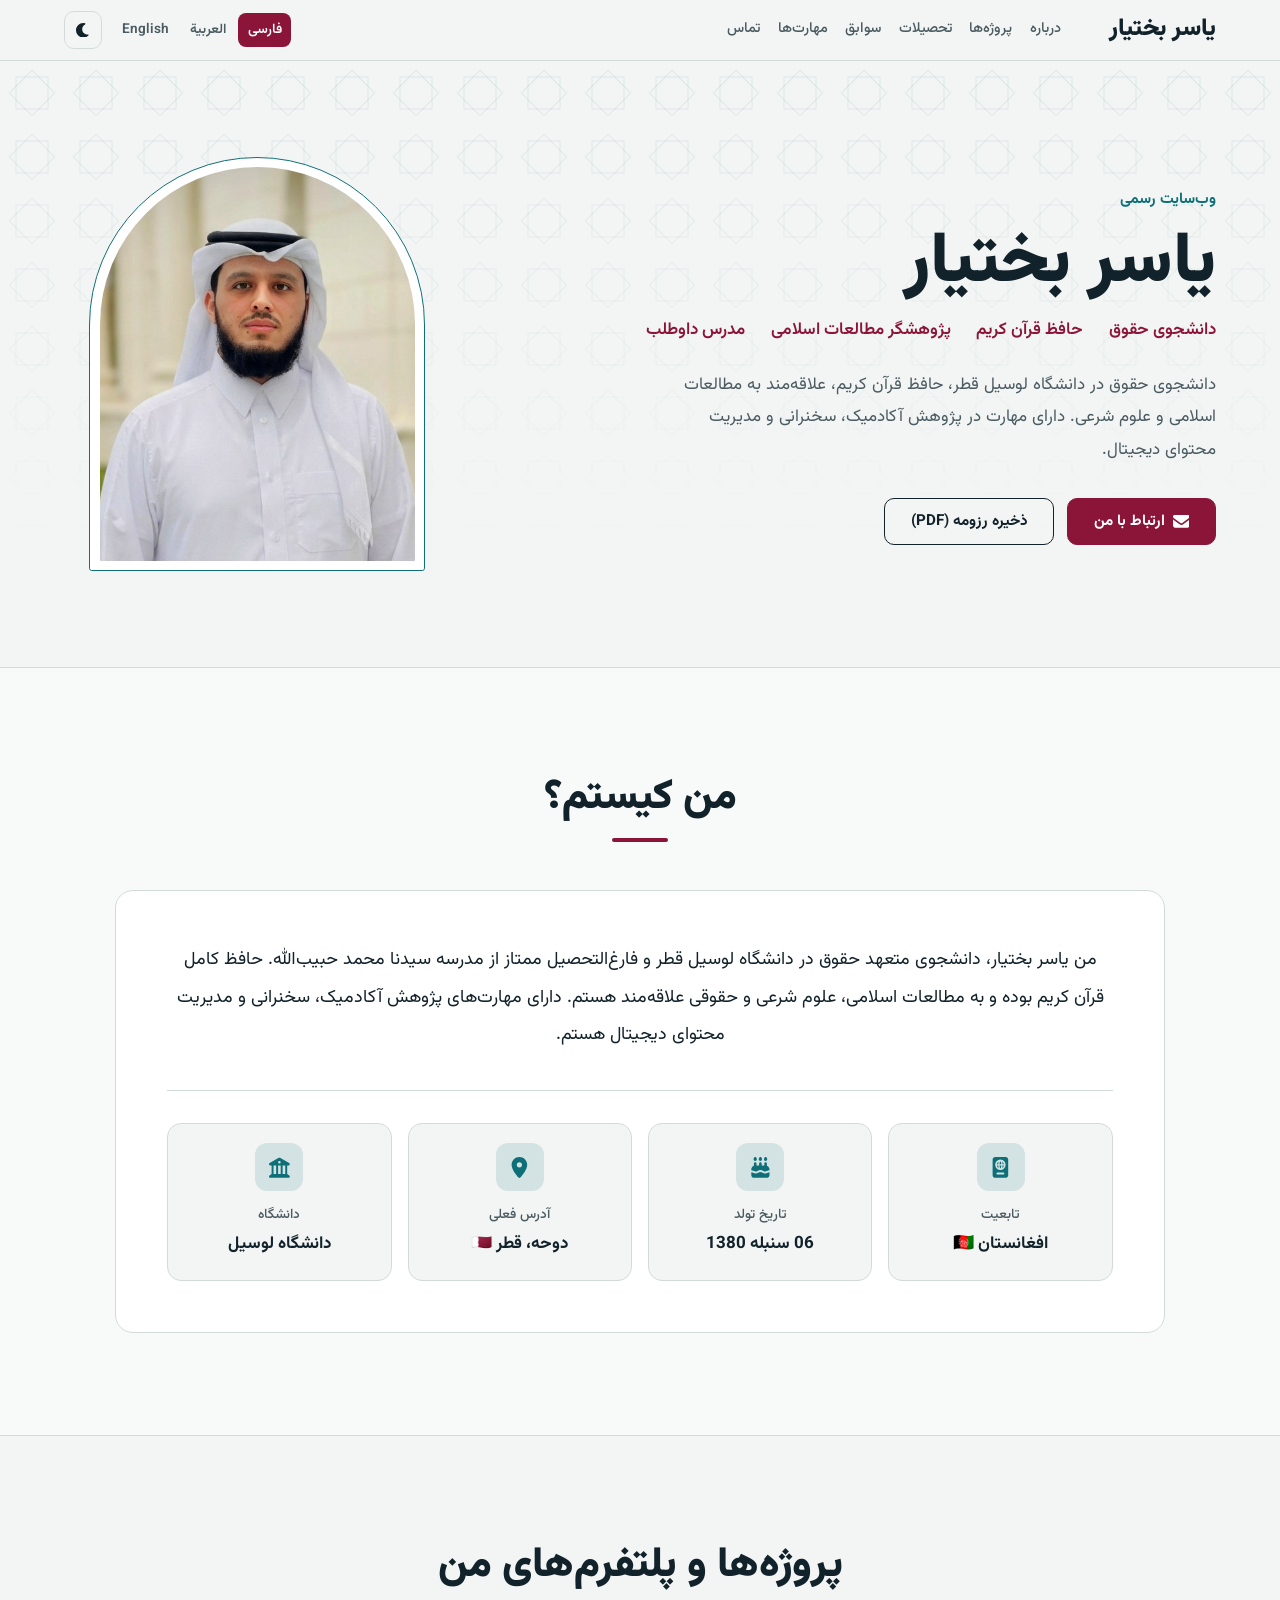
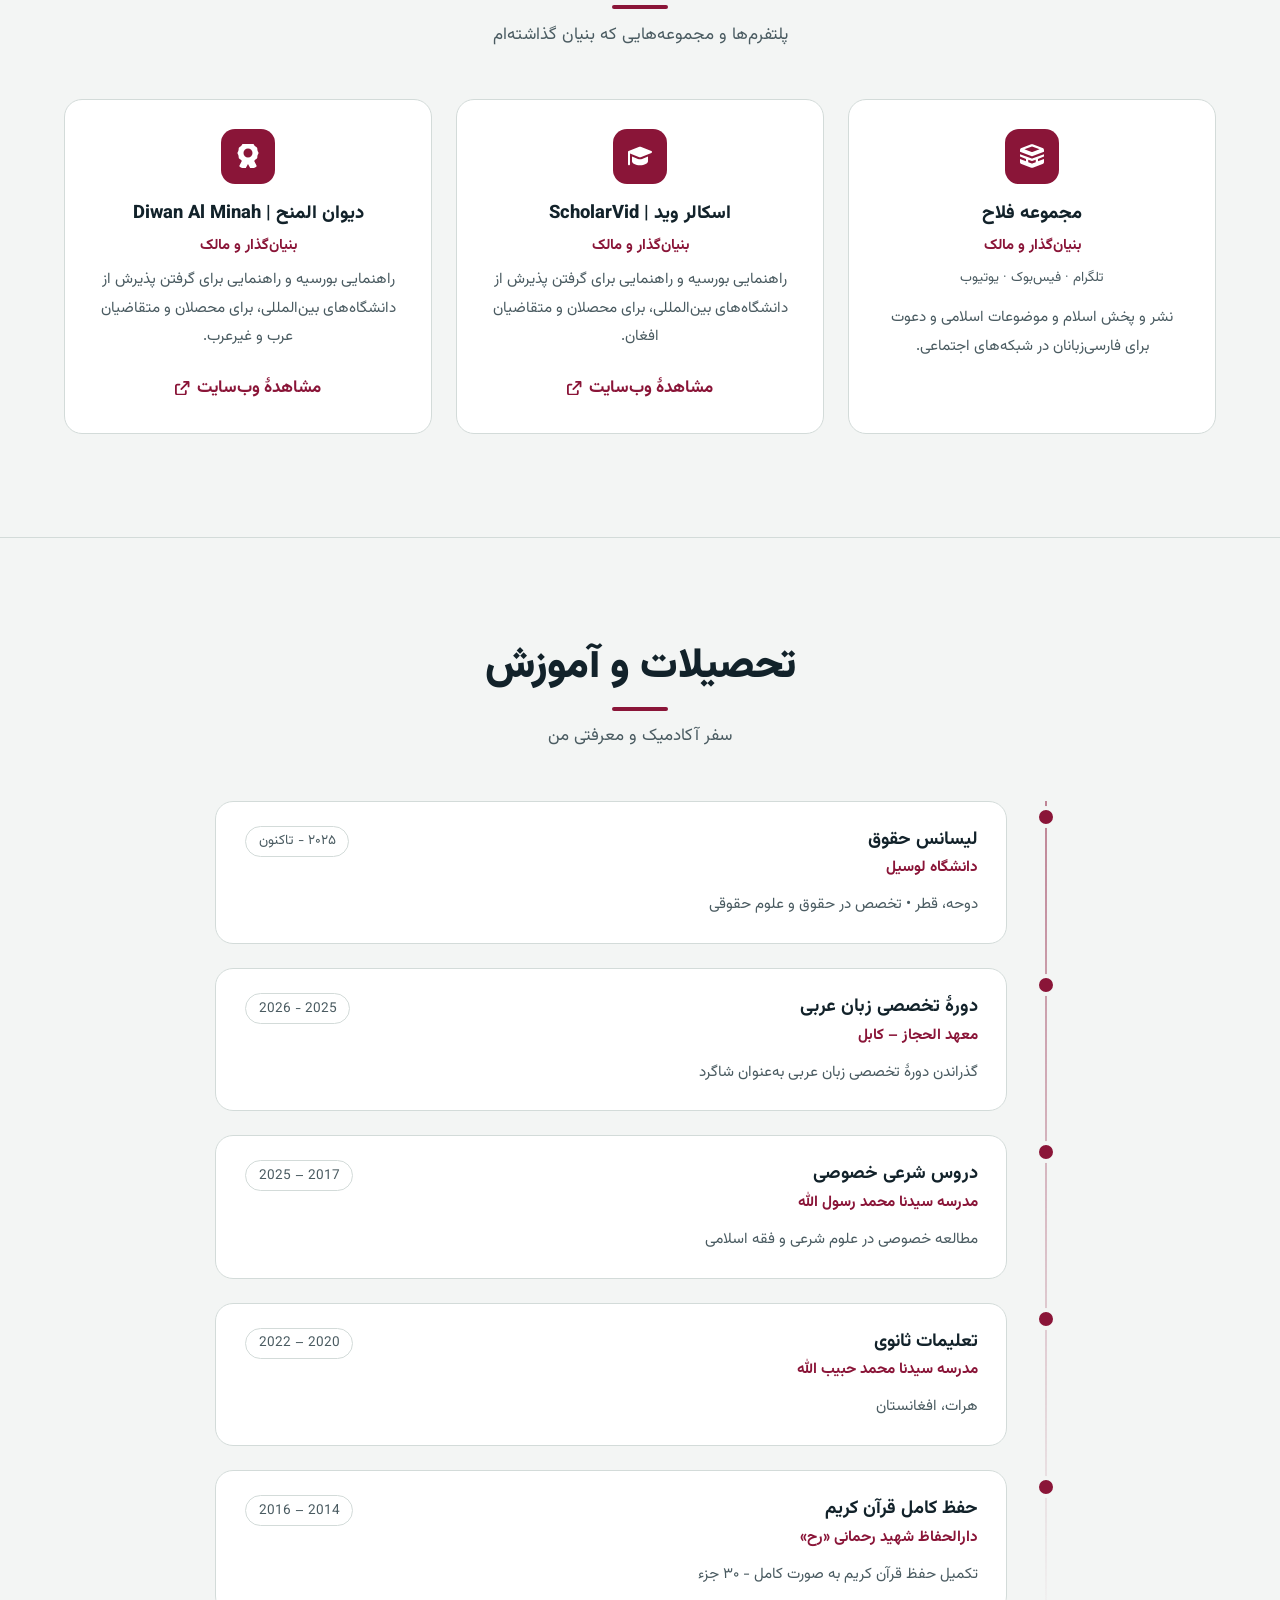
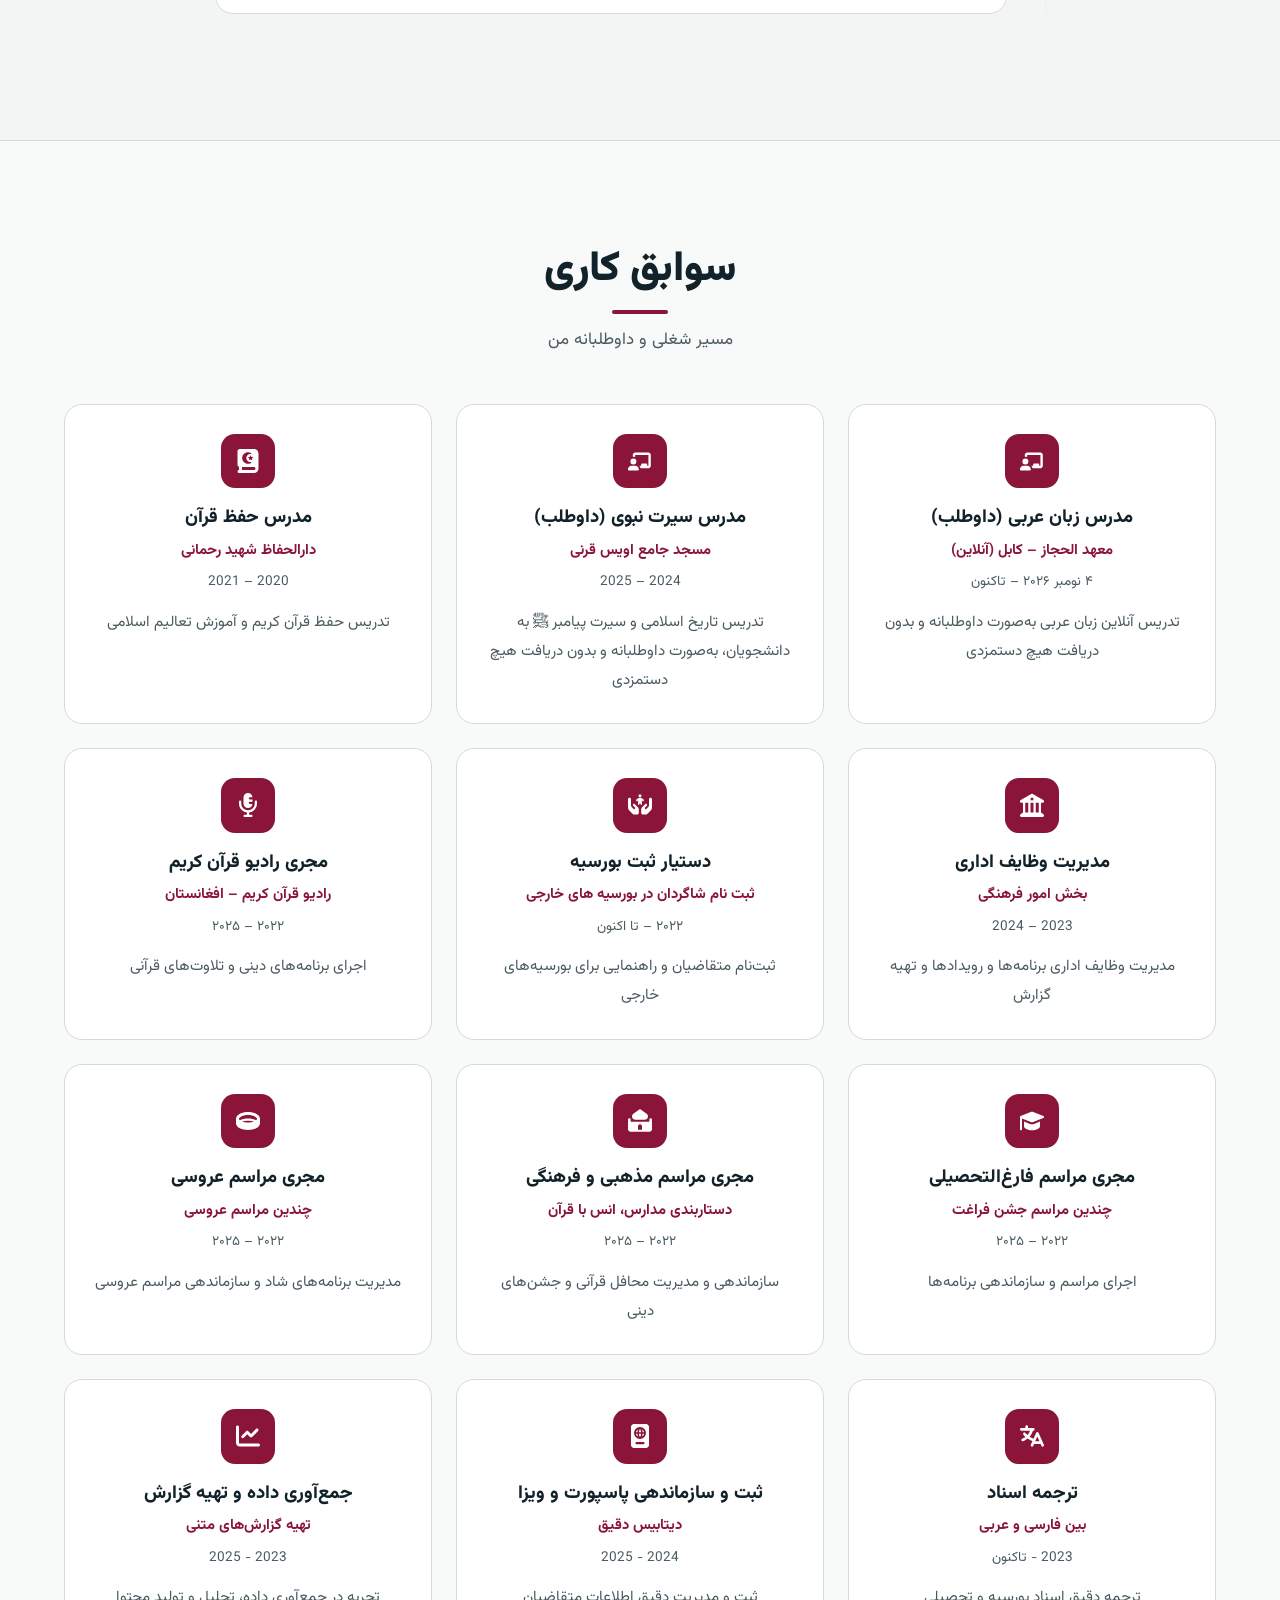
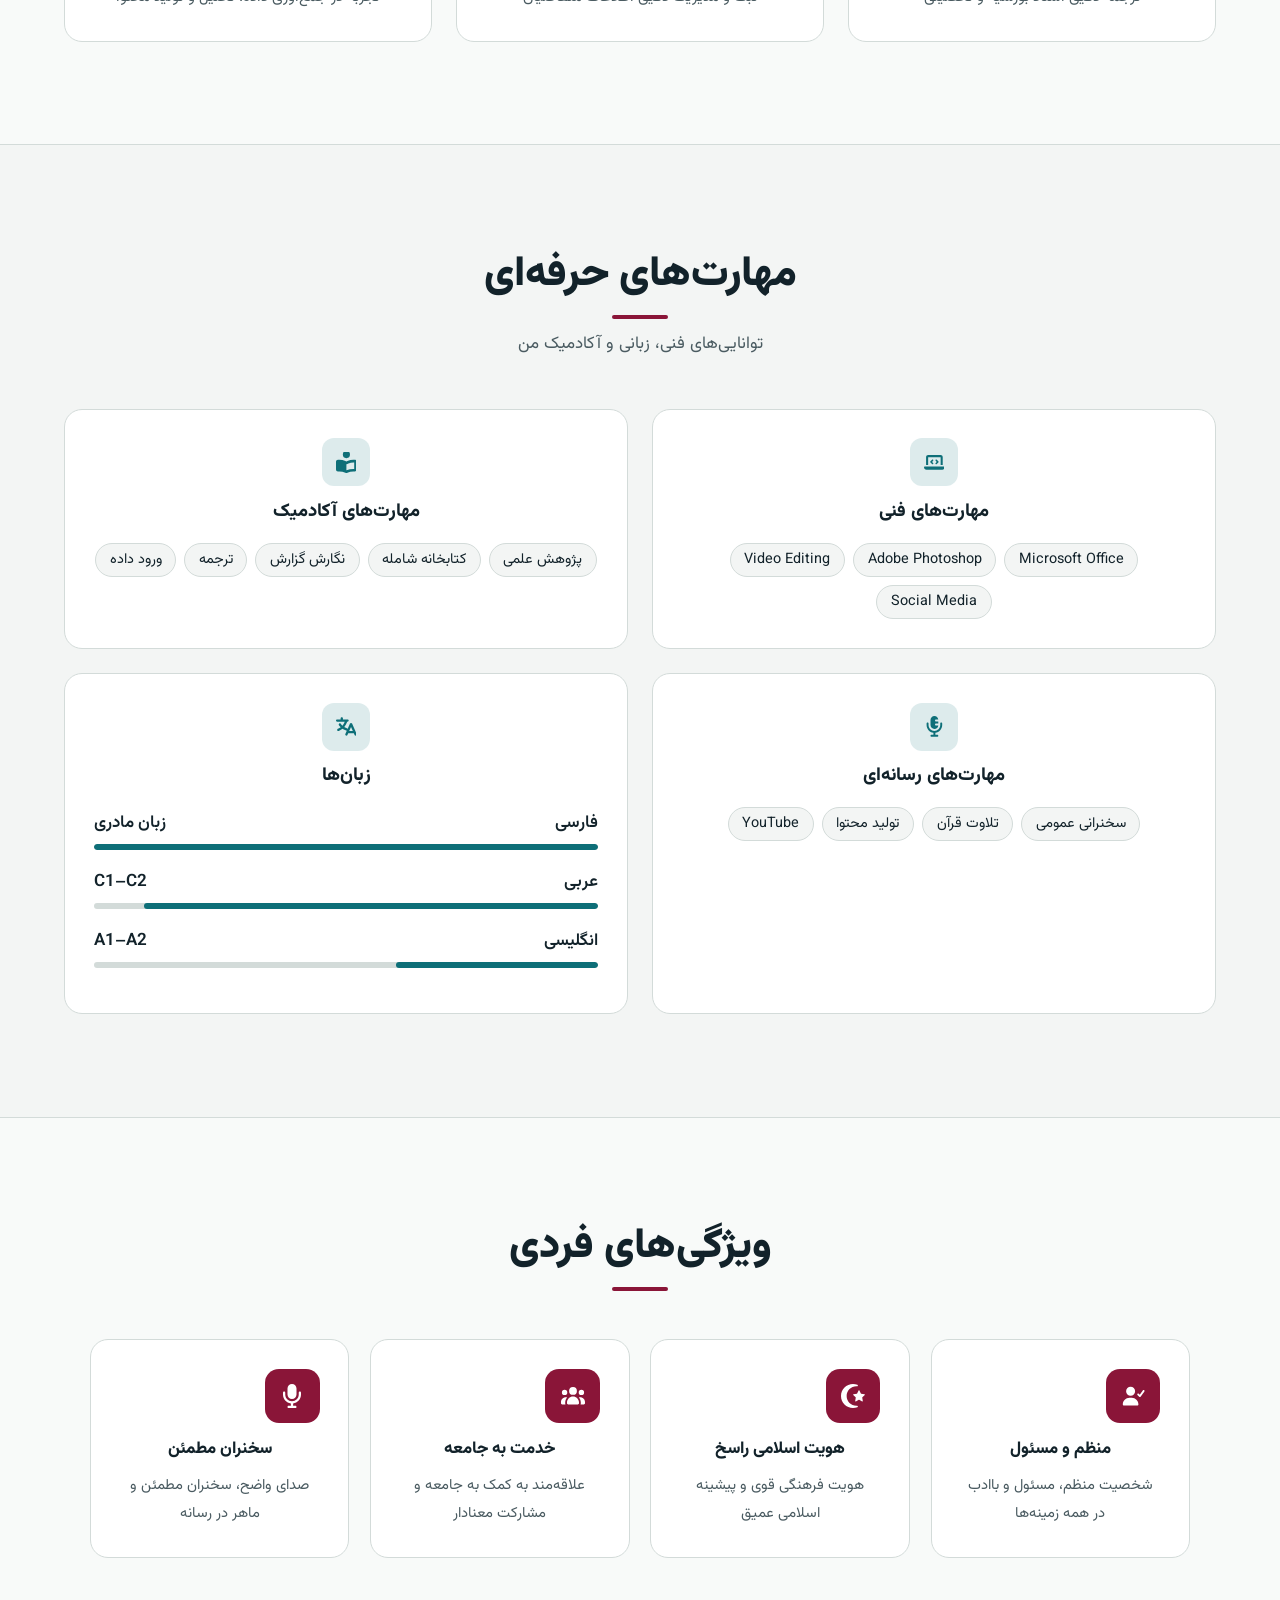
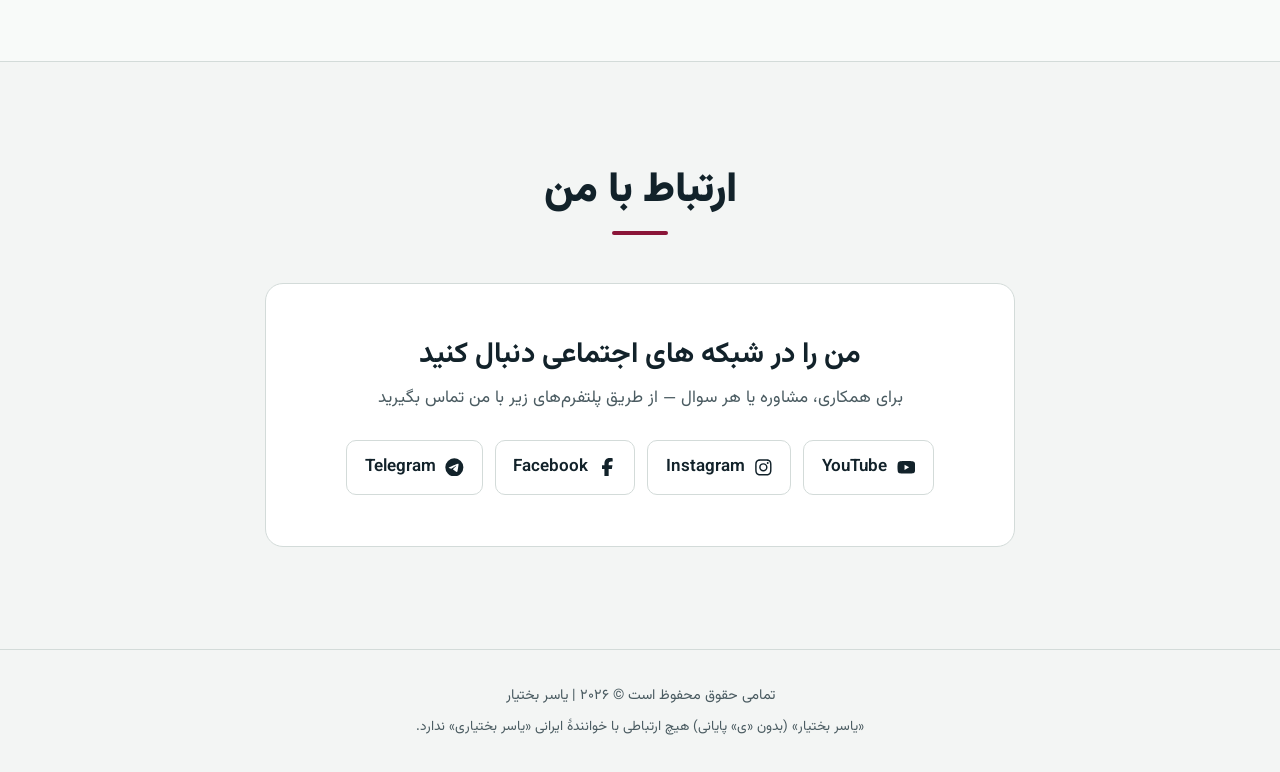
==== commit 2fff2ed4: "Add files via upload" ====
--- a/index.html
+++ b/index.html
@@ -27,7 +27,7 @@
 <meta content="https://yaserbakhtiar.tr/profile.jpg" name="twitter:image"/>
 <script type="application/ld+json">{"@context": "https://schema.org", "@graph": [{"@type": "WebSite", "@id": "https://yaserbakhtiar.tr/#website", "url": "https://yaserbakhtiar.tr/", "name": "Yaser Bakhtiar", "alternateName": ["یاسر بختیار", "ياسر بختيار"], "inLanguage": ["fa", "ar", "en"], "publisher": {"@id": "https://yaserbakhtiar.tr/#person"}}, {"@type": "Person", "@id": "https://yaserbakhtiar.tr/#person", "name": "Yaser Bakhtiar", "alternateName": ["یاسر بختیار", "ياسر بختيار", "Yasser Bakhtiar", "Yaser Bakhtyar"], "url": "https://yaserbakhtiar.tr/", "image": "https://yaserbakhtiar.tr/profile.jpg", "mainEntityOfPage": "https://yaserbakhtiar.tr/", "jobTitle": "Founder of Falah Group, ScholarVid and Diwan Al Minah; Law Student; Quran Hafiz; Volunteer Teacher", "description": "Yaser Bakhtiar is an Afghan Hafiz of the Holy Quran (all 30 parts), a law student at Lusail University in Doha, Qatar, and an online volunteer Arabic language teacher at Al Hijaz Institute in Kabul since 4 November 2026. He is the founder and owner of Falah Group (Persian Islamic content), ScholarVid (scholarvid.tr, scholarship and international university admission guidance for Afghan students) and Diwan Al Minah (diwanalminah.com, scholarship and international university admission guidance for Arab and non-Arab students).", "disambiguatingDescription": "Not the Iranian singer Yaser Bakhtiari (یاسر بختیاری, known as Yas / یاس). This Yaser Bakhtiar (یاسر بختیار, without the final 'i') is an Afghan Quran memorizer and law student living in Doha, Qatar.", "nationality": {"@type": "Country", "name": "Afghanistan"}, "homeLocation": {"@type": "Place", "name": "Doha, Qatar"}, "affiliation": [{"@type": "CollegeOrUniversity", "name": "Lusail University", "address": {"@type": "PostalAddress", "addressLocality": "Doha", "addressCountry": "QA"}}, {"@type": "EducationalOrganization", "name": "Al Hijaz Institute (معهد الحجاز)", "address": {"@type": "PostalAddress", "addressLocality": "Kabul", "addressCountry": "AF"}}], "alumniOf": {"@type": "School", "name": "Sayedena Mohammad Habibullah School", "address": {"@type": "PostalAddress", "addressLocality": "Herat", "addressCountry": "AF"}}, "knowsAbout": ["Quran memorization", "Quranic recitation", "Law", "Islamic studies", "Translation Persian Arabic", "Scholarships for international students", "Islamic da'wah"], "knowsLanguage": ["fa", "ar", "en"], "sameAs": ["https://www.youtube.com/channel/UCwWABAJMeEE0nfGBIyNd6AA", "https://www.instagram.com/yaserbakhtiar.af", "https://www.facebook.com/yaserbakhtiar.af", "https://t.me/Yaser_Bakhtiar"], "worksFor": [{"@id": "https://yaserbakhtiar.tr/#falah"}, {"@id": "https://yaserbakhtiar.tr/#scholarvid"}, {"@id": "https://yaserbakhtiar.tr/#diwanalminah"}]}, {"@type": "Organization", "@id": "https://yaserbakhtiar.tr/#falah", "name": "Falah Group", "alternateName": ["مجموعه فلاح", "مجموعة فلاح"], "description": "Persian-language Islamic content and da'wah group on Telegram, Facebook and YouTube, sharing Islam and Islamic topics for Persian speakers.", "founder": {"@id": "https://yaserbakhtiar.tr/#person"}}, {"@type": "Organization", "@id": "https://yaserbakhtiar.tr/#scholarvid", "name": "ScholarVid", "alternateName": ["اسکالر وید"], "url": "https://scholarvid.tr", "description": "Scholarship and international university admission guidance platform for Afghan students and applicants.", "founder": {"@id": "https://yaserbakhtiar.tr/#person"}}, {"@type": "Organization", "@id": "https://yaserbakhtiar.tr/#diwanalminah", "name": "Diwan Al Minah", "alternateName": ["ديوان المنح", "دیوان المنح", "DiwanAlMinah"], "url": "https://diwanalminah.com", "description": "Scholarship and international university admission guidance platform for Arab and non-Arab students and applicants.", "founder": {"@id": "https://yaserbakhtiar.tr/#person"}}, {"@type": "ProfilePage", "@id": "https://yaserbakhtiar.tr/#profile", "url": "https://yaserbakhtiar.tr/", "name": "یاسر بختیار | Yaser Bakhtiar – حافظ قرآن و دانشجوی حقوق در دوحه قطر", "inLanguage": "fa", "mainEntity": {"@id": "https://yaserbakhtiar.tr/#person"}}]}</script>
 
-<meta content="light dark" name="color-scheme"/><meta content="#F3F5F4" media="(prefers-color-scheme: light)" name="theme-color"/><meta content="#0E171B" media="(prefers-color-scheme: dark)" name="theme-color"/><meta content="strict-origin-when-cross-origin" name="referrer"/><script>(function(){try{var t=localStorage.getItem('theme')||(matchMedia('(prefers-color-scheme:dark)').matches?'dark':'light');document.documentElement.dataset.theme=t}catch(e){}})()</script><link as="font" crossorigin="" href="/assets/fonts/vazirmatn-arabic-wght-normal.woff2" rel="preload" type="font/woff2"/><link as="font" crossorigin="" href="/assets/fonts/amiri-arabic-700-normal.woff2" rel="preload" type="font/woff2"/><link href="/assets/site.css" rel="stylesheet"/><meta content="یاسر بختیار – حافظ قرآن و دانشجوی حقوق در دوحه قطر" property="og:image:alt"/></head>
+<meta content="light dark" name="color-scheme"/><meta content="#F3F5F4" media="(prefers-color-scheme: light)" name="theme-color"/><meta content="#0E171B" media="(prefers-color-scheme: dark)" name="theme-color"/><meta content="strict-origin-when-cross-origin" name="referrer"/><script>(function(){try{var t=localStorage.getItem('theme')||(matchMedia('(prefers-color-scheme:dark)').matches?'dark':'light');document.documentElement.dataset.theme=t}catch(e){}})()</script><link as="font" crossorigin="" href="assets/fonts/vazirmatn-arabic-wght-normal.woff2" rel="preload" type="font/woff2"/><link href="assets/site.css" rel="stylesheet"/><meta content="یاسر بختیار – حافظ قرآن و دانشجوی حقوق در دوحه قطر" property="og:image:alt"/></head>
 <body dir="rtl" lang="fa">
 <!-- SKIP LINK -->
 <a class="skip-link" href="#main-content">
@@ -79,7 +79,7 @@
 </p>
 <div class="hero-buttons">
 <a class="btn-primary" href="#contact">
-
+<svg aria-hidden="true" class="i" viewbox="0 0 512 512" xmlns="http://www.w3.org/2000/svg"><path d="M48 64c-26.5 0-48 21.5-48 48 0 15.1 7.1 29.3 19.2 38.4l208 156c17.1 12.8 40.5 12.8 57.6 0l208-156c12.1-9.1 19.2-23.3 19.2-38.4 0-26.5-21.5-48-48-48L48 64zM0 196L0 384c0 35.3 28.7 64 64 64l384 0c35.3 0 64-28.7 64-64l0-188-198.4 148.8c-34.1 25.6-81.1 25.6-115.2 0L0 196z" fill="currentColor"></path></svg>
 ارتباط با من
 </a>
 <button class="btn-secondary" hidden="" id="printBtn" type="button">ذخیره رزومه (PDF)</button>
@@ -87,7 +87,7 @@
 </div>
 <div class="hero-image">
 <div class="image-frame">
-<img alt="یاسر بختیار – حافظ قرآن و دانشجوی حقوق در دوحه قطر" decoding="async" fetchpriority="high" height="450" loading="eager" onerror="this.onerror=null;this.src='https://cdn.jsdelivr.net/gh/YaserBakhtiar/yaserbakhtiar.github.io@main/profile.jpg'" src="/profile.jpg" width="360"/>
+<img alt="یاسر بختیار – حافظ قرآن و دانشجوی حقوق در دوحه قطر" decoding="async" fetchpriority="high" height="450" loading="eager" onerror="this.onerror=null;this.src='https://cdn.jsdelivr.net/gh/YaserBakhtiar/yaserbakhtiar.github.io@main/profile.jpg'" src="profile.jpg" width="360"/>
 </div>
 </div>
 </div>
@@ -106,22 +106,22 @@
 </p>
 <div class="info-grid">
 <div class="info-item">
-
+<div class="info-icon-wrap"><svg aria-hidden="true" class="i" viewbox="0 0 384 512" xmlns="http://www.w3.org/2000/svg"><path d="M0 64C0 28.7 28.7 0 64 0L320 0c35.3 0 64 28.7 64 64l0 384c0 35.3-28.7 64-64 64L64 512c-35.3 0-64-28.7-64-64L0 64zM96 408c0 13.3 10.7 24 24 24l144 0c13.3 0 24-10.7 24-24s-10.7-24-24-24l-144 0c-13.3 0-24 10.7-24 24zM278.6 208c-4.8 26.4-21.5 48.7-44.2 61.2 6.7-17 11.2-38 12.6-61.2l31.6 0zm-173.1 0l31.6 0c1.4 23.1 6 44.2 12.6 61.2-22.7-12.5-39.4-34.8-44.2-61.2zm76.4 55c-6.2-13.4-11.1-32.5-12.7-55l45.8 0c-1.6 22.5-6.5 41.6-12.7 55-4.5 9.6-8.2 13.8-10.2 15.5-2-1.7-5.7-5.8-10.2-15.5zm0-142c4.5-9.6 8.2-13.8 10.2-15.5 2 1.7 5.7 5.8 10.2 15.5 6.2 13.4 11.1 32.5 12.7 55l-45.8 0c1.6-22.5 6.5-41.6 12.7-55zm96.7 55L247 176c-1.4-23.1-6-44.2-12.6-61.2 22.7 12.5 39.4 34.8 44.2 61.2zM137 176l-31.6 0c4.8-26.4 21.5-48.7 44.2-61.2-6.7 17-11.2 38-12.6 61.2zm183 16a128 128 0 1 0 -256 0 128 128 0 1 0 256 0z" fill="currentColor"></path></svg></div>
 <h4>تابعیت</h4>
 <p>افغانستان 🇦🇫</p>
 </div>
 <div class="info-item">
-
+<div class="info-icon-wrap"><svg aria-hidden="true" class="i" viewbox="0 0 448 512" xmlns="http://www.w3.org/2000/svg"><path d="M86.4-10.5L61.8 31.6C58 38.1 56 45.6 56 53.2L56 56c0 22.1 17.9 40 40 40s40-17.9 40-40l0-2.8c0-7.6-2-15-5.8-21.6L105.6-10.5c-2-3.4-5.7-5.5-9.6-5.5s-7.6 2.1-9.6 5.5zm128 0L189.8 31.6c-3.8 6.5-5.8 14-5.8 21.6l0 2.8c0 22.1 17.9 40 40 40s40-17.9 40-40l0-2.8c0-7.6-2-15-5.8-21.6L233.6-10.5c-2-3.4-5.7-5.5-9.6-5.5s-7.6 2.1-9.6 5.5zM317.8 31.6c-3.8 6.5-5.8 14-5.8 21.6l0 2.8c0 22.1 17.9 40 40 40s40-17.9 40-40l0-2.8c0-7.6-2-15-5.8-21.6L361.6-10.5c-2-3.4-5.7-5.5-9.6-5.5s-7.6 2.1-9.6 5.5L317.8 31.6zM128 160c0-17.7-14.3-32-32-32s-32 14.3-32 32l0 53.5C26.7 226.6 0 262.2 0 304l0 20.8c20.9 1.3 41.6 7.3 60.3 18l7.1 4.1c26.3 15 58.9 13.4 83.6-4.2 43.7-31.2 102.3-31.2 146 0 24.6 17.6 57.3 19.3 83.6 4.2l7.1-4.1c18.7-10.7 39.3-16.7 60.3-18l0-20.8c0-41.8-26.7-77.4-64-90.5l0-53.5c0-17.7-14.3-32-32-32s-32 14.3-32 32l0 48-64 0 0-48c0-17.7-14.3-32-32-32s-32 14.3-32 32l0 48-64 0 0-48zM448 373c-12.7 1.2-25.1 5-36.5 11.5l-7.1 4.1c-42.6 24.3-95.4 21.7-135.3-6.8-27-19.3-63.2-19.3-90.2 0-39.9 28.5-92.7 31.2-135.3 6.8l-7.1-4.1C25.1 378 12.7 374.1 0 373l0 75c0 35.3 28.7 64 64 64l320 0c35.3 0 64-28.7 64-64l0-75z" fill="currentColor"></path></svg></div>
 <h4>تاریخ تولد</h4>
 <p>06 سنبله 1380</p>
 </div>
 <div class="info-item">
-
+<div class="info-icon-wrap"><svg aria-hidden="true" class="i" viewbox="0 0 384 512" xmlns="http://www.w3.org/2000/svg"><path d="M0 188.6C0 84.4 86 0 192 0S384 84.4 384 188.6c0 119.3-120.2 262.3-170.4 316.8-11.8 12.8-31.5 12.8-43.3 0-50.2-54.5-170.4-197.5-170.4-316.8zM192 256a64 64 0 1 0 0-128 64 64 0 1 0 0 128z" fill="currentColor"></path></svg></div>
 <h4>آدرس فعلی</h4>
 <p>دوحه، قطر 🇶🇦</p>
 </div>
 <div class="info-item">
-
+<div class="info-icon-wrap"><svg aria-hidden="true" class="i" viewbox="0 0 512 512" xmlns="http://www.w3.org/2000/svg"><path d="M271.9 20.2c-9.8-5.6-21.9-5.6-31.8 0l-224 128c-12.6 7.2-18.8 22-15.1 36S17.5 208 32 208l32 0 0 208 0 0-51.2 38.4C4.7 460.4 0 469.9 0 480 0 497.7 14.3 512 32 512l448 0c17.7 0 32-14.3 32-32 0-10.1-4.7-19.6-12.8-25.6l-51.2-38.4 0-208 32 0c14.5 0 27.2-9.8 30.9-23.8s-2.5-28.8-15.1-36l-224-128zM400 208l0 208-64 0 0-208 64 0zm-112 0l0 208-64 0 0-208 64 0zm-112 0l0 208-64 0 0-208 64 0zM256 96a32 32 0 1 1 0 64 32 32 0 1 1 0-64z" fill="currentColor"></path></svg></div>
 <h4>دانشگاه</h4>
 <p>دانشگاه لوسیل</p>
 </div>
@@ -138,20 +138,20 @@
 </div>
 <div class="exp-grid">
 <article class="exp-card">
-
+<div aria-hidden="true" class="exp-icon"><svg aria-hidden="true" class="i" viewbox="0 0 512 512" xmlns="http://www.w3.org/2000/svg"><path d="M256 51.3L92.8 112.4 247.5 171.1c5.5 2.1 11.5 2.1 17 0L419.2 112.4 256 51.3zM0 129.3c0-20 12.4-37.9 31.1-44.9l208-78c10.9-4.1 22.8-4.1 33.7 0l208 78c18.7 7 31.1 24.9 31.1 44.9l0 36-253.2 96c-1.8 .7-3.8 .7-5.7 0l-253.2-96 0-36zm0 140l0-52.7 236.1 89.6c12.8 4.9 26.9 4.9 39.7 0l236.1-89.6 0 52.7-128 48.6 0 51.3 128-48.6 0 62.2c0 20-12.4 37.9-31.1 44.9l-208 78c-10.9 4.1-22.8 4.1-33.7 0l-208-78C12.4 420.7 0 402.7 0 382.7l0-62.2 128 48.6 0-51.3-128-48.6zM236.1 410.1c12.8 4.9 26.9 4.9 39.7 0l60.1-22.8 0-51.3-77.2 29.3c-1.8 .7-3.8 .7-5.7 0l-77.2-29.3 0 51.3 60.1 22.8z" fill="currentColor"></path></svg></div>
 <h3>مجموعه فلاح</h3>
 <p class="exp-company">بنیان‌گذار و مالک</p>
 <span class="exp-period">تلگرام · فیس‌بوک · یوتیوب</span>
 <ul><li>نشر و پخش اسلام و موضوعات اسلامی و دعوت برای فارسی‌زبانان در شبکه‌های اجتماعی.</li></ul>
 </article>
 <article class="exp-card">
-
+<div aria-hidden="true" class="exp-icon"><svg aria-hidden="true" class="i" viewbox="0 0 576 512" xmlns="http://www.w3.org/2000/svg"><path d="M48 195.8l209.2 86.1c9.8 4 20.2 6.1 30.8 6.1s21-2.1 30.8-6.1l242.4-99.8c9-3.7 14.8-12.4 14.8-22.1s-5.8-18.4-14.8-22.1L318.8 38.1C309 34.1 298.6 32 288 32s-21 2.1-30.8 6.1L14.8 137.9C5.8 141.6 0 150.3 0 160L0 456c0 13.3 10.7 24 24 24s24-10.7 24-24l0-260.2zm48 71.7L96 384c0 53 86 96 192 96s192-43 192-96l0-116.6-142.9 58.9c-15.6 6.4-32.2 9.7-49.1 9.7s-33.5-3.3-49.1-9.7L96 267.4z" fill="currentColor"></path></svg></div>
 <h3>اسکالر وید | ScholarVid</h3>
 <p class="exp-company">بنیان‌گذار و مالک</p>
 <ul><li>راهنمایی بورسیه و راهنمایی برای گرفتن پذیرش از دانشگاه‌های بین‌المللی، برای محصلان و متقاضیان افغان.</li></ul>
 <a class="card-link" href="https://scholarvid.tr" rel="noopener" target="_blank">مشاهدهٔ وب‌سایت <svg aria-hidden="true" class="i" viewbox="0 0 512 512" xmlns="http://www.w3.org/2000/svg"><path d="M320 0c-17.7 0-32 14.3-32 32s14.3 32 32 32l82.7 0-201.4 201.4c-12.5 12.5-12.5 32.8 0 45.3s32.8 12.5 45.3 0L448 109.3 448 192c0 17.7 14.3 32 32 32s32-14.3 32-32l0-160c0-17.7-14.3-32-32-32L320 0zM80 96C35.8 96 0 131.8 0 176L0 432c0 44.2 35.8 80 80 80l256 0c44.2 0 80-35.8 80-80l0-80c0-17.7-14.3-32-32-32s-32 14.3-32 32l0 80c0 8.8-7.2 16-16 16L80 448c-8.8 0-16-7.2-16-16l0-256c0-8.8 7.2-16 16-16l80 0c17.7 0 32-14.3 32-32s-14.3-32-32-32L80 96z" fill="currentColor"></path></svg></a></article>
 <article class="exp-card">
-
+<div aria-hidden="true" class="exp-icon"><svg aria-hidden="true" class="i" viewbox="0 0 448 512" xmlns="http://www.w3.org/2000/svg"><path d="M245.9-25.9c-13.4-8.2-30.3-8.2-43.7 0-24.4 14.9-39.5 18.9-68.1 18.3-15.7-.4-30.3 8.1-37.9 21.9-13.7 25.1-24.8 36.2-49.9 49.9-13.8 7.5-22.2 22.2-21.9 37.9 .7 28.6-3.4 43.7-18.3 68.1-8.2 13.4-8.2 30.3 0 43.7 14.9 24.4 18.9 39.5 18.3 68.1-.4 15.7 8.1 30.3 21.9 37.9 22.1 12.1 33.3 22.1 45.1 41.5L42.7 458.5c-5.9 11.9-1.1 26.3 10.7 32.2l86 43c11.5 5.7 25.5 1.4 31.7-9.8l52.8-95.1 52.8 95.1c6.2 11.2 20.2 15.6 31.7 9.8l86-43c11.9-5.9 16.7-20.3 10.7-32.2l-48.6-97.2c11.7-19.4 23-29.4 45.1-41.5 13.8-7.5 22.2-22.2 21.9-37.9-.7-28.6 3.4-43.7 18.3-68.1 8.2-13.4 8.2-30.3 0-43.7-14.9-24.4-18.9-39.5-18.3-68.1 .4-15.7-8.1-30.3-21.9-37.9-25.1-13.7-36.2-24.8-49.9-49.9-7.5-13.8-22.2-22.2-37.9-21.9-28.6 .7-43.7-3.4-68.1-18.3zM224 96a96 96 0 1 1 0 192 96 96 0 1 1 0-192z" fill="currentColor"></path></svg></div>
 <h3>دیوان المنح | Diwan Al Minah</h3>
 <p class="exp-company">بنیان‌گذار و مالک</p>
 <ul><li>راهنمایی بورسیه و راهنمایی برای گرفتن پذیرش از دانشگاه‌های بین‌المللی، برای محصلان و متقاضیان عرب و غیرعرب.</li></ul>
@@ -168,7 +168,7 @@
 </div>
 <div class="timeline">
 <article class="timeline-item">
-
+<div aria-hidden="true" class="timeline-dot"></div>
 <div class="timeline-card">
 <div class="timeline-card-head">
 <div>
@@ -181,7 +181,7 @@
 </div>
 </article>
 <article class="timeline-item">
-
+<div aria-hidden="true" class="timeline-dot"></div>
 <div class="timeline-card">
 <div class="timeline-card-head">
 <div>
@@ -194,7 +194,7 @@
 </div>
 </article>
 <article class="timeline-item">
-
+<div aria-hidden="true" class="timeline-dot"></div>
 <div class="timeline-card">
 <div class="timeline-card-head">
 <div>
@@ -207,7 +207,7 @@
 </div>
 </article>
 <article class="timeline-item">
-
+<div aria-hidden="true" class="timeline-dot"></div>
 <div class="timeline-card">
 <div class="timeline-card-head">
 <div>
@@ -220,7 +220,7 @@
 </div>
 </article>
 <article class="timeline-item">
-
+<div aria-hidden="true" class="timeline-dot"></div>
 <div class="timeline-card">
 <div class="timeline-card-head">
 <div>
@@ -244,84 +244,84 @@
 </div>
 <div class="exp-grid">
 <article class="exp-card">
-
+<div aria-hidden="true" class="exp-icon"><svg aria-hidden="true" class="i" viewbox="0 0 640 512" xmlns="http://www.w3.org/2000/svg"><path d="M192 384c53 0 96 43 96 96 0 17.7-14.3 32-32 32L32 512c-17.7 0-32-14.3-32-32 0-53 43-96 96-96l96 0zM544 32c35.3 0 64 28.7 64 64l0 288c0 33.1-25.2 60.4-57.5 63.7l-6.5 .3-211.1 0c-5.1-24.2-16.3-46.1-32.1-64l51.2 0 0-32c0-17.7 14.3-32 32-32l96 0c17.7 0 32 14.3 32 32l0 32 32 0 0-288-352 0 0 57.3c-14.8-6-31-9.3-48-9.3-5.4 0-10.8 .3-16 1l0-49c0-35.3 28.7-64 64-64l352 0zM144 352a80 80 0 1 1 0-160 80 80 0 1 1 0 160z" fill="currentColor"></path></svg></div>
 <h3>مدرس زبان عربی (داوطلب)</h3>
 <p class="exp-company">معهد الحجاز – کابل (آنلاین)</p>
 <span class="exp-period"> ۴ نومبر ۲۰۲۶ – تاکنون</span>
 <ul><li>تدریس آنلاین زبان عربی به‌صورت داوطلبانه و بدون دریافت هیچ دستمزدی</li></ul>
 </article>
 <article class="exp-card">
-
+<div aria-hidden="true" class="exp-icon"><svg aria-hidden="true" class="i" viewbox="0 0 640 512" xmlns="http://www.w3.org/2000/svg"><path d="M192 384c53 0 96 43 96 96 0 17.7-14.3 32-32 32L32 512c-17.7 0-32-14.3-32-32 0-53 43-96 96-96l96 0zM544 32c35.3 0 64 28.7 64 64l0 288c0 33.1-25.2 60.4-57.5 63.7l-6.5 .3-211.1 0c-5.1-24.2-16.3-46.1-32.1-64l51.2 0 0-32c0-17.7 14.3-32 32-32l96 0c17.7 0 32 14.3 32 32l0 32 32 0 0-288-352 0 0 57.3c-14.8-6-31-9.3-48-9.3-5.4 0-10.8 .3-16 1l0-49c0-35.3 28.7-64 64-64l352 0zM144 352a80 80 0 1 1 0-160 80 80 0 1 1 0 160z" fill="currentColor"></path></svg></div>
 <h3>مدرس سیرت نبوی (داوطلب)</h3>
 <p class="exp-company">مسجد جامع اویس قرنی</p>
 <span class="exp-period"> 2024 – 2025</span>
 <ul><li>تدریس تاریخ اسلامی و سیرت پیامبر ﷺ به دانشجویان، به‌صورت داوطلبانه و بدون دریافت هیچ دستمزدی</li></ul>
 </article>
 <article class="exp-card">
-
+<div aria-hidden="true" class="exp-icon"><svg aria-hidden="true" class="i" viewbox="0 0 448 512" xmlns="http://www.w3.org/2000/svg"><path d="M64 512l288 0c53 0 96-43 96-96l0-320c0-53-43-96-96-96L48 0C21.5 0 0 21.5 0 48L0 336c0 20.9 13.4 38.7 32 45.3L32 448c-17.7 0-32 14.3-32 32s14.3 32 32 32l32 0zM352 384c17.7 0 32 14.3 32 32s-14.3 32-32 32l-256 0 0-64 256 0zM273.1 144.4c2.5-6.1 11.2-6.1 13.7 0l10.3 24.8 26.8 2.1c6.6 .5 9.2 8.7 4.2 13L307.8 201.9 314 228c1.5 6.4-5.5 11.5-11.1 8.1l-22.9-14-22.9 14c-5.6 3.4-12.6-1.6-11.1-8.1l6.2-26.1-20.4-17.5c-5-4.3-2.3-12.5 4.2-13l26.8-2.1 10.3-24.8zM100 192c0-68.5 55.5-124 124-124 23.8 0 46.1 6.7 65 18.4 4.8 2.9 6.9 8.8 5 14.1s-7.1 8.6-12.7 8c-3.1-.3-6.2-.5-9.4-.5-46.4 0-84 37.6-84 84s37.6 84 84 84c3.2 0 6.3-.2 9.4-.5 5.6-.6 10.8 2.7 12.7 8s-.3 11.2-5 14.1c-18.9 11.7-41.2 18.4-65 18.4-68.5 0-124-55.5-124-124z" fill="currentColor"></path></svg></div>
 <h3>مدرس حفظ قرآن</h3>
 <p class="exp-company">دارالحفاظ شهید رحمانی</p>
 <span class="exp-period"> 2020 – 2021</span>
 <ul><li>تدریس حفظ قرآن کریم و آموزش تعالیم اسلامی</li></ul>
 </article>
 <article class="exp-card">
-
+<div aria-hidden="true" class="exp-icon"><svg aria-hidden="true" class="i" viewbox="0 0 512 512" xmlns="http://www.w3.org/2000/svg"><path d="M271.9 20.2c-9.8-5.6-21.9-5.6-31.8 0l-224 128c-12.6 7.2-18.8 22-15.1 36S17.5 208 32 208l32 0 0 208 0 0-51.2 38.4C4.7 460.4 0 469.9 0 480 0 497.7 14.3 512 32 512l448 0c17.7 0 32-14.3 32-32 0-10.1-4.7-19.6-12.8-25.6l-51.2-38.4 0-208 32 0c14.5 0 27.2-9.8 30.9-23.8s-2.5-28.8-15.1-36l-224-128zM400 208l0 208-64 0 0-208 64 0zm-112 0l0 208-64 0 0-208 64 0zm-112 0l0 208-64 0 0-208 64 0zM256 96a32 32 0 1 1 0 64 32 32 0 1 1 0-64z" fill="currentColor"></path></svg></div>
 <h3>مدیریت وظایف اداری</h3>
 <p class="exp-company">بخش امور فرهنگی</p>
 <span class="exp-period"> 2023 – 2024</span>
 <ul><li>مدیریت وظایف اداری برنامه‌ها و رویدادها و تهیه گزارش</li></ul>
 </article>
 <article class="exp-card">
-
+<div aria-hidden="true" class="exp-icon"><svg aria-hidden="true" class="i" viewbox="0 0 640 512" xmlns="http://www.w3.org/2000/svg"><path d="M320-32a40 40 0 1 1 0 80 40 40 0 1 1 0-80zM40 64c22.1 0 40 17.9 40 40l0 160.2c0 17 6.7 33.3 18.7 45.3l51.1 51.1c8.3 8.3 21.3 9.6 31 3.1 12.9-8.6 14.7-26.9 3.7-37.8-7.3-7.3-23.1-23.1-47.2-47.2-12.5-12.5-12.5-32.8 0-45.3s32.8-12.5 45.3 0c24.1 24.1 39.9 39.9 47.2 47.2l0 0 25.3 25.3c21 21 32.8 49.5 32.8 79.2l0 78.9c0 26.5-21.5 48-48 48l-66.7 0c-17 0-33.3-6.7-45.3-18.7L28.1 393.4C10.1 375.4 0 351 0 325.5L0 104C0 81.9 17.9 64 40 64zm560 0c22.1 0 40 17.9 40 40l0 221.5c0 25.5-10.1 49.9-28.1 67.9L512 493.3c-12 12-28.3 18.7-45.3 18.7L400 512c-26.5 0-48-21.5-48-48l0-78.9c0-29.7 11.8-58.2 32.8-79.2l25.3-25.3 0 0c7.3-7.3 23.1-23.1 47.2-47.2 12.5-12.5 32.8-12.5 45.3 0s12.5 32.8 0 45.3c-24.1 24.1-39.9 39.9-47.2 47.2-11 11-9.2 29.2 3.7 37.8 9.7 6.5 22.7 5.2 31-3.1l51.1-51.1c12-12 18.7-28.3 18.7-45.3L560 104c0-22.1 17.9-40 40-40zM384.5 149l-19.8-16.7 11.1 88.8c1.6 13.2-7.7 25.1-20.8 26.8s-25.1-7.7-26.8-20.8l-4.4-35-7.6 0-4.4 35c-1.6 13.2-13.6 22.5-26.8 20.8s-22.5-13.6-20.8-26.8l11.1-88.8-19.8 16.7c-10.1 8.6-25.3 7.3-33.8-2.8s-7.3-25.3 2.8-33.8l27.9-23.6C271.3 72.8 295.3 64 320 64s48.7 8.8 67.6 24.7l27.9 23.6c10.1 8.6 11.4 23.7 2.8 33.8s-23.7 11.4-33.8 2.8z" fill="currentColor"></path></svg></div>
 <h3>دستیار ثبت بورسیه</h3>
 <p class="exp-company">ثبت نام شاگردان در بورسیه های خارجی</p>
 <span class="exp-period"> ۲۰۲۲ – تا اکنون</span>
 <ul><li>ثبت‌نام متقاضیان و راهنمایی برای بورسیه‌های خارجی</li></ul>
 </article>
 <article class="exp-card">
-
+<div aria-hidden="true" class="exp-icon"><svg aria-hidden="true" class="i" viewbox="0 0 384 512" xmlns="http://www.w3.org/2000/svg"><path d="M96 96c0-53 43-96 96-96 50.3 0 91.6 38.7 95.7 88L232 88c-13.3 0-24 10.7-24 24s10.7 24 24 24l56 0 0 48-56 0c-13.3 0-24 10.7-24 24s10.7 24 24 24l55.7 0c-4.1 49.3-45.3 88-95.7 88-53 0-96-43-96-96L96 96zM24 160c13.3 0 24 10.7 24 24l0 40c0 79.5 64.5 144 144 144s144-64.5 144-144l0-40c0-13.3 10.7-24 24-24s24 10.7 24 24l0 40c0 97.9-73.3 178.7-168 190.5l0 49.5 48 0c13.3 0 24 10.7 24 24s-10.7 24-24 24l-144 0c-13.3 0-24-10.7-24-24s10.7-24 24-24l48 0 0-49.5C73.3 402.7 0 321.9 0 224l0-40c0-13.3 10.7-24 24-24z" fill="currentColor"></path></svg></div>
 <h3>مجری رادیو قرآن کریم</h3>
 <p class="exp-company">رادیو قرآن کریم – افغانستان</p>
 <span class="exp-period"> ۲۰۲۲ – ۲۰۲۵</span>
 <ul><li>اجرای برنامه‌های دینی و تلاوت‌های قرآنی</li></ul>
 </article>
 <article class="exp-card">
-
+<div aria-hidden="true" class="exp-icon"><svg aria-hidden="true" class="i" viewbox="0 0 576 512" xmlns="http://www.w3.org/2000/svg"><path d="M48 195.8l209.2 86.1c9.8 4 20.2 6.1 30.8 6.1s21-2.1 30.8-6.1l242.4-99.8c9-3.7 14.8-12.4 14.8-22.1s-5.8-18.4-14.8-22.1L318.8 38.1C309 34.1 298.6 32 288 32s-21 2.1-30.8 6.1L14.8 137.9C5.8 141.6 0 150.3 0 160L0 456c0 13.3 10.7 24 24 24s24-10.7 24-24l0-260.2zm48 71.7L96 384c0 53 86 96 192 96s192-43 192-96l0-116.6-142.9 58.9c-15.6 6.4-32.2 9.7-49.1 9.7s-33.5-3.3-49.1-9.7L96 267.4z" fill="currentColor"></path></svg></div>
 <h3>مجری مراسم فارغ‌التحصیلی</h3>
 <p class="exp-company">چندین مراسم جشن فراغت</p>
 <span class="exp-period"> ۲۰۲۲ – ۲۰۲۵</span>
 <ul><li>اجرای مراسم و سازماندهی برنامه‌ها</li></ul>
 </article>
 <article class="exp-card">
-
+<div aria-hidden="true" class="exp-icon"><svg aria-hidden="true" class="i" viewbox="0 0 576 512" xmlns="http://www.w3.org/2000/svg"><path d="M174.8 224l226.4 0c43.5 0 78.8-35.3 78.8-78.8 0-25.5-12.3-49.4-33.1-64.2L297.3-25.4c-5.6-3.9-13-3.9-18.5 0L129.1 81C108.3 95.8 96 119.7 96 145.2 96 188.7 131.3 224 174.8 224zM512 512c35.3 0 64-28.7 64-64l0-224c0-17.7-14.3-32-32-32s-32 14.3-32 32l0 48-448 0 0-48c0-17.7-14.3-32-32-32S0 206.3 0 224L0 448c0 35.3 28.7 64 64 64l448 0zM240 384c0-26.5 21.5-48 48-48s48 21.5 48 48l0 80-96 0 0-80z" fill="currentColor"></path></svg></div>
 <h3>مجری مراسم مذهبی و فرهنگی</h3>
 <p class="exp-company">دستاربندی مدارس، انس با قرآن</p>
 <span class="exp-period"> ۲۰۲۲ – ۲۰۲۵</span>
 <ul><li>سازماندهی و مدیریت محافل قرآنی و جشن‌های دینی</li></ul>
 </article>
 <article class="exp-card">
-
+<div aria-hidden="true" class="exp-icon"><svg aria-hidden="true" class="i" viewbox="0 0 512 512" xmlns="http://www.w3.org/2000/svg"><path d="M64 208c0 7.8 4.4 18.7 17.1 30.3 45.4-24.2 107.7-38.3 174.9-38.3s129.5 14.1 174.9 38.3c12.8-11.6 17.1-22.5 17.1-30.3 0-12.3-10.8-32-47.9-50.6-35.2-17.6-86.1-29.4-144.1-29.4s-108.9 11.8-144.1 29.4C74.8 176 64 195.7 64 208zm192 40c-47 0-89.3 7.6-122.9 19.7 33.2 12.4 75.7 20.3 122.9 20.3s89.7-7.8 122.9-20.3C345.3 255.6 303 248 256 248zM0 208C0 158.4 39.4 122.2 83.3 100.2 129.1 77.3 190.3 64 256 64s126.9 13.3 172.7 36.2c43.9 22 83.3 58.2 83.3 107.8l0 96c0 49.6-39.4 85.8-83.3 107.8-45.9 22.9-107 36.2-172.7 36.2S129.1 434.7 83.3 411.8C39.4 389.8 0 353.6 0 304l0-96z" fill="currentColor"></path></svg></div>
 <h3>مجری مراسم عروسی</h3>
 <p class="exp-company">چندین مراسم عروسی</p>
 <span class="exp-period"> ۲۰۲۲ – ۲۰۲۵</span>
 <ul><li>مدیریت برنامه‌های شاد و سازماندهی مراسم عروسی</li></ul>
 </article>
 <article class="exp-card">
-
+<div aria-hidden="true" class="exp-icon"><svg aria-hidden="true" class="i" viewbox="0 0 576 512" xmlns="http://www.w3.org/2000/svg"><path d="M160 0c17.7 0 32 14.3 32 32l0 32 128 0c17.7 0 32 14.3 32 32s-14.3 32-32 32l-9.6 0-8.4 23.1c-16.4 45.2-41.1 86.5-72.2 122 14.2 8.8 29 16.6 44.4 23.5l50.4 22.4 62.2-140c5.1-11.6 16.6-19 29.2-19s24.1 7.4 29.2 19l128 288c7.2 16.2-.1 35.1-16.2 42.2s-35.1-.1-42.2-16.2l-20-45-157.5 0-20 45c-7.2 16.2-26.1 23.4-42.2 16.2s-23.4-26.1-16.2-42.2l39.8-89.5-50.4-22.4c-23-10.2-45-22.4-65.8-36.4-21.3 17.2-44.6 32.2-69.5 44.7L78.3 380.6c-15.8 7.9-35 1.5-42.9-14.3s-1.5-35 14.3-42.9l34.5-17.3c16.3-8.2 31.8-17.7 46.4-28.3-13.8-12.7-26.8-26.4-38.9-40.9L81.6 224.7c-11.3-13.6-9.5-33.8 4.1-45.1s33.8-9.5 45.1 4.1l10.2 12.2c11.5 13.9 24.1 26.8 37.4 38.7 27.5-30.4 49.2-66.1 63.5-105.4l.5-1.2-210.3 0C14.3 128 0 113.7 0 96S14.3 64 32 64l96 0 0-32c0-17.7 14.3-32 32-32zM416 270.8L365.7 384 466.3 384 416 270.8z" fill="currentColor"></path></svg></div>
 <h3>ترجمه اسناد</h3>
 <p class="exp-company">بین فارسی و عربی</p>
 <span class="exp-period"> 2023 - تاکنون</span>
 <ul><li>ترجمه دقیق اسناد بورسیه و تحصیلی</li></ul>
 </article>
 <article class="exp-card">
-
+<div aria-hidden="true" class="exp-icon"><svg aria-hidden="true" class="i" viewbox="0 0 384 512" xmlns="http://www.w3.org/2000/svg"><path d="M0 64C0 28.7 28.7 0 64 0L320 0c35.3 0 64 28.7 64 64l0 384c0 35.3-28.7 64-64 64L64 512c-35.3 0-64-28.7-64-64L0 64zM96 408c0 13.3 10.7 24 24 24l144 0c13.3 0 24-10.7 24-24s-10.7-24-24-24l-144 0c-13.3 0-24 10.7-24 24zM278.6 208c-4.8 26.4-21.5 48.7-44.2 61.2 6.7-17 11.2-38 12.6-61.2l31.6 0zm-173.1 0l31.6 0c1.4 23.1 6 44.2 12.6 61.2-22.7-12.5-39.4-34.8-44.2-61.2zm76.4 55c-6.2-13.4-11.1-32.5-12.7-55l45.8 0c-1.6 22.5-6.5 41.6-12.7 55-4.5 9.6-8.2 13.8-10.2 15.5-2-1.7-5.7-5.8-10.2-15.5zm0-142c4.5-9.6 8.2-13.8 10.2-15.5 2 1.7 5.7 5.8 10.2 15.5 6.2 13.4 11.1 32.5 12.7 55l-45.8 0c1.6-22.5 6.5-41.6 12.7-55zm96.7 55L247 176c-1.4-23.1-6-44.2-12.6-61.2 22.7 12.5 39.4 34.8 44.2 61.2zM137 176l-31.6 0c4.8-26.4 21.5-48.7 44.2-61.2-6.7 17-11.2 38-12.6 61.2zm183 16a128 128 0 1 0 -256 0 128 128 0 1 0 256 0z" fill="currentColor"></path></svg></div>
 <h3>ثبت و سازماندهی پاسپورت و ویزا</h3>
 <p class="exp-company">دیتابیس دقیق</p>
 <span class="exp-period"> 2024 - 2025</span>
 <ul><li>ثبت و مدیریت دقیق اطلاعات متقاضیان</li></ul>
 </article>
 <article class="exp-card">
-
+<div aria-hidden="true" class="exp-icon"><svg aria-hidden="true" class="i" viewbox="0 0 512 512" xmlns="http://www.w3.org/2000/svg"><path d="M64 64c0-17.7-14.3-32-32-32S0 46.3 0 64L0 400c0 44.2 35.8 80 80 80l400 0c17.7 0 32-14.3 32-32s-14.3-32-32-32L80 416c-8.8 0-16-7.2-16-16L64 64zm406.6 86.6c12.5-12.5 12.5-32.8 0-45.3s-32.8-12.5-45.3 0L320 210.7 262.6 153.4c-12.5-12.5-32.8-12.5-45.3 0l-96 96c-12.5 12.5-12.5 32.8 0 45.3s32.8 12.5 45.3 0l73.4-73.4 57.4 57.4c12.5 12.5 32.8 12.5 45.3 0l128-128z" fill="currentColor"></path></svg></div>
 <h3>جمع‌آوری داده و تهیه گزارش</h3>
 <p class="exp-company">تهیه گزارش‌های متنی</p>
 <span class="exp-period"> 2023 - 2025</span>
@@ -340,7 +340,7 @@
 <div class="skills-grid">
 <div class="skill-card">
 <div class="skill-card-head">
-
+<div aria-hidden="true" class="skill-icon"><svg aria-hidden="true" class="i" viewbox="0 0 640 512" xmlns="http://www.w3.org/2000/svg"><path d="M64 96c0-35.3 28.7-64 64-64l384 0c35.3 0 64 28.7 64 64l0 240-64 0 0-240-384 0 0 240-64 0 0-240zM0 403.2C0 392.6 8.6 384 19.2 384l601.6 0c10.6 0 19.2 8.6 19.2 19.2 0 42.4-34.4 76.8-76.8 76.8L76.8 480C34.4 480 0 445.6 0 403.2zM281 209l-31 31 31 31c9.4 9.4 9.4 24.6 0 33.9s-24.6 9.4-33.9 0l-48-48c-9.4-9.4-9.4-24.6 0-33.9l48-48c9.4-9.4 24.6-9.4 33.9 0s9.4 24.6 0 33.9zM393 175l48 48c9.4 9.4 9.4 24.6 0 33.9l-48 48c-9.4 9.4-24.6 9.4-33.9 0s-9.4-24.6 0-33.9l31-31-31-31c-9.4-9.4-9.4-24.6 0-33.9s24.6-9.4 33.9 0z" fill="currentColor"></path></svg></div>
 <h3>مهارت‌های فنی</h3>
 </div>
 <div class="tags-wrap">
@@ -352,7 +352,7 @@
 </div>
 <div class="skill-card">
 <div class="skill-card-head">
-
+<div aria-hidden="true" class="skill-icon"><svg aria-hidden="true" class="i" viewbox="0 0 512 512" xmlns="http://www.w3.org/2000/svg"><path d="M256 152a88 88 0 1 0 0-176 88 88 0 1 0 0 176zm0 298.7l0-149.3c16.3-6.8 32.9-13.7 49.7-20.7 39-16.2 80.8-24.6 123.1-24.6l19.2 0 0 160-19.2 0c-59.1 0-117.7 11.7-172.3 34.5l-.5 .2zM256 232l-25.1-10.5C184.1 202 133.9 192 83.2 192L48 192c-26.5 0-48 21.5-48 48L0 432c0 26.5 21.5 48 48 48l35.2 0c50.7 0 100.9 10 147.7 29.5l12.8 5.3c7.9 3.3 16.7 3.3 24.6 0l12.8-5.3c46.8-19.5 97-29.5 147.7-29.5l35.2 0c26.5 0 48-21.5 48-48l0-192c0-26.5-21.5-48-48-48l-35.2 0c-50.7 0-100.9 10-147.7 29.5L256 232z" fill="currentColor"></path></svg></div>
 <h3>مهارت‌های آکادمیک</h3>
 </div>
 <div class="tags-wrap">
@@ -365,7 +365,7 @@
 </div>
 <div class="skill-card">
 <div class="skill-card-head">
-
+<div aria-hidden="true" class="skill-icon"><svg aria-hidden="true" class="i" viewbox="0 0 384 512" xmlns="http://www.w3.org/2000/svg"><path d="M96 96c0-53 43-96 96-96 50.3 0 91.6 38.7 95.7 88L232 88c-13.3 0-24 10.7-24 24s10.7 24 24 24l56 0 0 48-56 0c-13.3 0-24 10.7-24 24s10.7 24 24 24l55.7 0c-4.1 49.3-45.3 88-95.7 88-53 0-96-43-96-96L96 96zM24 160c13.3 0 24 10.7 24 24l0 40c0 79.5 64.5 144 144 144s144-64.5 144-144l0-40c0-13.3 10.7-24 24-24s24 10.7 24 24l0 40c0 97.9-73.3 178.7-168 190.5l0 49.5 48 0c13.3 0 24 10.7 24 24s-10.7 24-24 24l-144 0c-13.3 0-24-10.7-24-24s10.7-24 24-24l48 0 0-49.5C73.3 402.7 0 321.9 0 224l0-40c0-13.3 10.7-24 24-24z" fill="currentColor"></path></svg></div>
 <h3>مهارت‌های رسانه‌ای</h3>
 </div>
 <div class="tags-wrap">
@@ -377,7 +377,7 @@
 </div>
 <div class="skill-card">
 <div class="skill-card-head">
-
+<div aria-hidden="true" class="skill-icon"><svg aria-hidden="true" class="i" viewbox="0 0 576 512" xmlns="http://www.w3.org/2000/svg"><path d="M160 0c17.7 0 32 14.3 32 32l0 32 128 0c17.7 0 32 14.3 32 32s-14.3 32-32 32l-9.6 0-8.4 23.1c-16.4 45.2-41.1 86.5-72.2 122 14.2 8.8 29 16.6 44.4 23.5l50.4 22.4 62.2-140c5.1-11.6 16.6-19 29.2-19s24.1 7.4 29.2 19l128 288c7.2 16.2-.1 35.1-16.2 42.2s-35.1-.1-42.2-16.2l-20-45-157.5 0-20 45c-7.2 16.2-26.1 23.4-42.2 16.2s-23.4-26.1-16.2-42.2l39.8-89.5-50.4-22.4c-23-10.2-45-22.4-65.8-36.4-21.3 17.2-44.6 32.2-69.5 44.7L78.3 380.6c-15.8 7.9-35 1.5-42.9-14.3s-1.5-35 14.3-42.9l34.5-17.3c16.3-8.2 31.8-17.7 46.4-28.3-13.8-12.7-26.8-26.4-38.9-40.9L81.6 224.7c-11.3-13.6-9.5-33.8 4.1-45.1s33.8-9.5 45.1 4.1l10.2 12.2c11.5 13.9 24.1 26.8 37.4 38.7 27.5-30.4 49.2-66.1 63.5-105.4l.5-1.2-210.3 0C14.3 128 0 113.7 0 96S14.3 64 32 64l96 0 0-32c0-17.7 14.3-32 32-32zM416 270.8L365.7 384 466.3 384 416 270.8z" fill="currentColor"></path></svg></div>
 <h3>زبان‌ها</h3>
 </div>
 <div class="lang-bar">
@@ -412,10 +412,10 @@
 
 </div>
 <div class="traits-grid">
-<div class="trait-card"><h4>منظم و مسئول</h4><p>شخصیت منظم، مسئول و باادب در همه زمینه‌ها</p></div>
-<div class="trait-card"><h4>هویت اسلامی راسخ</h4><p>هویت فرهنگی قوی و پیشینه اسلامی عمیق</p></div>
-<div class="trait-card"><h4>خدمت به جامعه</h4><p>علاقه‌مند به کمک به جامعه و مشارکت معنادار</p></div>
-<div class="trait-card"><h4>سخنران مطمئن</h4><p>صدای واضح، سخنران مطمئن و ماهر در رسانه</p></div>
+<div class="trait-card"><div aria-hidden="true" class="trait-icon-wrap"><svg aria-hidden="true" class="i" viewbox="0 0 640 512" xmlns="http://www.w3.org/2000/svg"><path d="M286 304c98.5 0 178.3 79.8 178.3 178.3 0 16.4-13.3 29.7-29.7 29.7L78 512c-16.4 0-29.7-13.3-29.7-29.7 0-98.5 79.8-178.3 178.3-178.3l59.4 0zM585.7 105.9c7.8-10.7 22.8-13.1 33.5-5.3s13.1 22.8 5.3 33.5L522.1 274.9c-4.2 5.7-10.7 9.4-17.7 9.8s-14-2.2-18.9-7.3l-46.4-48c-9.2-9.5-9-24.7 .6-33.9 9.5-9.2 24.7-8.9 33.9 .6l26.5 27.4 85.6-117.7zM256.3 248a120 120 0 1 1 0-240 120 120 0 1 1 0 240z" fill="currentColor"></path></svg></div><h4>منظم و مسئول</h4><p>شخصیت منظم، مسئول و باادب در همه زمینه‌ها</p></div>
+<div class="trait-card"><div aria-hidden="true" class="trait-icon-wrap"><svg aria-hidden="true" class="i" viewbox="0 0 512 512" xmlns="http://www.w3.org/2000/svg"><path d="M0 256c0-141.4 114.6-256 256-256 33 0 64.6 6.3 93.6 17.7 7.4 2.9 11.5 10.7 9.8 18.4s-8.8 13-16.7 12.4c-4.8-.3-9.7-.5-14.6-.5-114.9 0-208 93.1-208 208s93.1 208 208 208c4.9 0 9.8-.2 14.6-.5 7.9-.5 15 4.7 16.7 12.4s-2.4 15.5-9.8 18.4C320.6 505.7 289 512 256 512 114.6 512 0 397.4 0 256zM375.4 137.4c3.5-7.1 13.7-7.1 17.2 0l31.5 63.8c1.4 2.8 4.1 4.8 7.2 5.3l70.4 10.2c7.9 1.1 11 10.8 5.3 16.4l-50.9 49.6c-2.3 2.2-3.3 5.4-2.8 8.5l12 70.1c1.3 7.8-6.9 13.8-13.9 10.1l-63-33.1c-2.8-1.5-6.1-1.5-8.9 0l-63 33.1c-7 3.7-15.3-2.3-13.9-10.1l12-70.1c.5-3.1-.5-6.3-2.8-8.5L261 233.1c-5.7-5.6-2.6-15.2 5.3-16.4l70.4-10.2c3.1-.5 5.8-2.4 7.2-5.3l31.5-63.8z" fill="currentColor"></path></svg></div><h4>هویت اسلامی راسخ</h4><p>هویت فرهنگی قوی و پیشینه اسلامی عمیق</p></div>
+<div class="trait-card"><div aria-hidden="true" class="trait-icon-wrap"><svg aria-hidden="true" class="i" viewbox="0 0 640 512" xmlns="http://www.w3.org/2000/svg"><path d="M320 16a104 104 0 1 1 0 208 104 104 0 1 1 0-208zM96 88a72 72 0 1 1 0 144 72 72 0 1 1 0-144zM0 416c0-70.7 57.3-128 128-128 12.8 0 25.2 1.9 36.9 5.4-32.9 36.8-52.9 85.4-52.9 138.6l0 16c0 11.4 2.4 22.2 6.7 32L32 480c-17.7 0-32-14.3-32-32l0-32zm521.3 64c4.3-9.8 6.7-20.6 6.7-32l0-16c0-53.2-20-101.8-52.9-138.6 11.7-3.5 24.1-5.4 36.9-5.4 70.7 0 128 57.3 128 128l0 32c0 17.7-14.3 32-32 32l-86.7 0zM472 160a72 72 0 1 1 144 0 72 72 0 1 1 -144 0zM160 432c0-88.4 71.6-160 160-160s160 71.6 160 160l0 16c0 17.7-14.3 32-32 32l-256 0c-17.7 0-32-14.3-32-32l0-16z" fill="currentColor"></path></svg></div><h4>خدمت به جامعه</h4><p>علاقه‌مند به کمک به جامعه و مشارکت معنادار</p></div>
+<div class="trait-card"><div aria-hidden="true" class="trait-icon-wrap"><svg aria-hidden="true" class="i" viewbox="0 0 384 512" xmlns="http://www.w3.org/2000/svg"><path d="M192 0C139 0 96 43 96 96l0 128c0 53 43 96 96 96s96-43 96-96l0-128c0-53-43-96-96-96zM48 184c0-13.3-10.7-24-24-24S0 170.7 0 184l0 40c0 97.9 73.3 178.7 168 190.5l0 49.5-48 0c-13.3 0-24 10.7-24 24s10.7 24 24 24l144 0c13.3 0 24-10.7 24-24s-10.7-24-24-24l-48 0 0-49.5c94.7-11.8 168-92.6 168-190.5l0-40c0-13.3-10.7-24-24-24s-24 10.7-24 24l0 40c0 79.5-64.5 144-144 144S48 303.5 48 224l0-40z" fill="currentColor"></path></svg></div><h4>سخنران مطمئن</h4><p>صدای واضح، سخنران مطمئن و ماهر در رسانه</p></div>
 </div>
 </section>
 <!-- CONTACT -->
@@ -442,5 +442,5 @@
 <p>تمامی حقوق محفوظ است © ۲۰۲۶ | <span>یاسر بختیار</span></p>
 <p>«یاسر بختیار» (بدون «ی» پایانی) هیچ ارتباطی با خوانندهٔ ایرانی «یاسر بختیاری» ندارد.</p></footer>
 
-<!-- Icons: Font Awesome Free (CC BY 4.0). Fonts: Vazirmatn & Amiri (SIL OFL). --><script defer="" src="/assets/app.js"></script></body>
+<!-- Icons: Font Awesome Free (CC BY 4.0). Fonts: Vazirmatn & Amiri (SIL OFL). --><script defer="" src="assets/app.js"></script></body>
 </html>
--- a/assets/site.css
+++ b/assets/site.css
@@ -1,4 +1,3 @@
-
 @font-face {
   font-family: 'Vazirmatn Variable';
   font-style: normal;
@@ -7,8 +6,6 @@
   src: url(fonts/vazirmatn-arabic-wght-normal.woff2) format('woff2-variations');
   unicode-range: U+0600-06FF,U+0750-077F,U+0870-088E,U+0890-0891,U+0897-08E1,U+08E3-08FF,U+200C-200E,U+2010-2011,U+204F,U+2E41,U+FB50-FDFF,U+FE70-FE74,U+FE76-FEFC,U+102E0-102FB,U+10E60-10E7E,U+10EC2-10EC4,U+10EFC-10EFF,U+1EE00-1EE03,U+1EE05-1EE1F,U+1EE21-1EE22,U+1EE24,U+1EE27,U+1EE29-1EE32,U+1EE34-1EE37,U+1EE39,U+1EE3B,U+1EE42,U+1EE47,U+1EE49,U+1EE4B,U+1EE4D-1EE4F,U+1EE51-1EE52,U+1EE54,U+1EE57,U+1EE59,U+1EE5B,U+1EE5D,U+1EE5F,U+1EE61-1EE62,U+1EE64,U+1EE67-1EE6A,U+1EE6C-1EE72,U+1EE74-1EE77,U+1EE79-1EE7C,U+1EE7E,U+1EE80-1EE89,U+1EE8B-1EE9B,U+1EEA1-1EEA3,U+1EEA5-1EEA9,U+1EEAB-1EEBB,U+1EEF0-1EEF1;
 }
-
-
 @font-face {
   font-family: 'Vazirmatn Variable';
   font-style: normal;
@@ -17,8 +14,6 @@
   src: url(fonts/vazirmatn-latin-ext-wght-normal.woff2) format('woff2-variations');
   unicode-range: U+0100-02BA,U+02BD-02C5,U+02C7-02CC,U+02CE-02D7,U+02DD-02FF,U+0304,U+0308,U+0329,U+1D00-1DBF,U+1E00-1E9F,U+1EF2-1EFF,U+2020,U+20A0-20AB,U+20AD-20C0,U+2113,U+2C60-2C7F,U+A720-A7FF;
 }
-
-
 @font-face {
   font-family: 'Vazirmatn Variable';
   font-style: normal;
@@ -28,69 +23,95 @@
   unicode-range: U+0000-00FF,U+0131,U+0152-0153,U+02BB-02BC,U+02C6,U+02DA,U+02DC,U+0304,U+0308,U+0329,U+2000-206F,U+20AC,U+2122,U+2191,U+2193,U+2212,U+2215,U+FEFF,U+FFFD;
 }
 @font-face {
-  font-family: 'Amiri';
+  font-family: 'Inter Variable';
+  font-style: normal;
+  font-display: swap;
+  font-weight: 100 900;
+  src: url(fonts/inter-latin-ext-wght-normal.woff2) format('woff2-variations');
+  unicode-range: U+0100-02BA,U+02BD-02C5,U+02C7-02CC,U+02CE-02D7,U+02DD-02FF,U+0304,U+0308,U+0329,U+1D00-1DBF,U+1E00-1E9F,U+1EF2-1EFF,U+2020,U+20A0-20AB,U+20AD-20C0,U+2113,U+2C60-2C7F,U+A720-A7FF;
+}
+@font-face {
+  font-family: 'Inter Variable';
+  font-style: normal;
+  font-display: swap;
+  font-weight: 100 900;
+  src: url(fonts/inter-latin-wght-normal.woff2) format('woff2-variations');
+  unicode-range: U+0000-00FF,U+0131,U+0152-0153,U+02BB-02BC,U+02C6,U+02DA,U+02DC,U+0304,U+0308,U+0329,U+2000-206F,U+20AC,U+2122,U+2191,U+2193,U+2212,U+2215,U+FEFF,U+FFFD;
+}
+@font-face {
+  font-family: 'Tajawal';
   font-style: normal;
   font-display: swap;
   font-weight: 400;
-  src: url(fonts/amiri-arabic-400-normal.woff2) format('woff2');
-  unicode-range: U+0600-06FF,U+0750-077F,U+0870-088E,U+0890-0891,U+0897-08E1,U+08E3-08FF,U+200C-200E,U+2010-2011,U+204F,U+2E41,U+FB50-FDFF,U+FE70-FE74,U+FE76-FEFC,U+102E0-102FB,U+10E60-10E7E,U+10EC2-10EC4,U+10EFC-10EFF,U+1EE00-1EE03,U+1EE05-1EE1F,U+1EE21-1EE22,U+1EE24,U+1EE27,U+1EE29-1EE32,U+1EE34-1EE37,U+1EE39,U+1EE3B,U+1EE42,U+1EE47,U+1EE49,U+1EE4B,U+1EE4D-1EE4F,U+1EE51-1EE52,U+1EE54,U+1EE57,U+1EE59,U+1EE5B,U+1EE5D,U+1EE5F,U+1EE61-1EE62,U+1EE64,U+1EE67-1EE6A,U+1EE6C-1EE72,U+1EE74-1EE77,U+1EE79-1EE7C,U+1EE7E,U+1EE80-1EE89,U+1EE8B-1EE9B,U+1EEA1-1EEA3,U+1EEA5-1EEA9,U+1EEAB-1EEBB,U+1EEF0-1EEF1;
-}
-
-
-@font-face {
-  font-family: 'Amiri';
+  src: url(fonts/tajawal-arabic-400-normal.woff2) format('woff2');
+  unicode-range: U+0600-06FF,U+0750-077F,U+0870-088E,U+0890-0891,U+0897-08E1,U+08E3-08FF,U+200C-200E,U+2010-2011,U+204F,U+2E41,U+FB50-FDFF,U+FE70-FE74,U+FE76-FEFC,U+102E0-102FB,U+10E60-10E7E,U+10EC2-10EC4,U+10EFC-10EFF,U+1EE00-1EE03,U+1EE05-1EE1F,U+1EE21-1EE22,U+1EE24,U+1EE27,U+1EE29-1EE32,U+1EE34-1EE37,U+1EE39,U+1EE3B,U+1EE42,U+1EE47,U+1EE49,U+1EE4B,U+1EE4D-1EE4F,U+1EE51-1EE52,U+1EE54,U+1EE57,U+1EE59,U+1EE5B,U+1EE5D,U+1EE5F,U+1EE61-1EE62,U+1EE64,U+1EE67-1EE6A,U+1EE6C-1EE72,U+1EE74-1EE77,U+1EE79-1EE7C,U+1EE7E,U+1EE80-1EE89,U+1EE8B-1EE9B,U+1EEA1-1EEA3,U+1EEA5-1EEA9,U+1EEAB-1EEBB,U+1EEF0-1EEF1;
+}
+@font-face {
+  font-family: 'Tajawal';
   font-style: normal;
   font-display: swap;
   font-weight: 400;
-  src: url(fonts/amiri-latin-ext-400-normal.woff2) format('woff2');
-  unicode-range: U+0100-02BA,U+02BD-02C5,U+02C7-02CC,U+02CE-02D7,U+02DD-02FF,U+0304,U+0308,U+0329,U+1D00-1DBF,U+1E00-1E9F,U+1EF2-1EFF,U+2020,U+20A0-20AB,U+20AD-20C0,U+2113,U+2C60-2C7F,U+A720-A7FF;
-}
-
-
-@font-face {
-  font-family: 'Amiri';
-  font-style: normal;
-  font-display: swap;
-  font-weight: 400;
-  src: url(fonts/amiri-latin-400-normal.woff2) format('woff2');
-  unicode-range: U+0000-00FF,U+0131,U+0152-0153,U+02BB-02BC,U+02C6,U+02DA,U+02DC,U+0304,U+0308,U+0329,U+2000-206F,U+20AC,U+2122,U+2191,U+2193,U+2212,U+2215,U+FEFF,U+FFFD;
-}
-@font-face {
-  font-family: 'Amiri';
+  src: url(fonts/tajawal-latin-400-normal.woff2) format('woff2');
+  unicode-range: U+0000-00FF,U+0131,U+0152-0153,U+02BB-02BC,U+02C6,U+02DA,U+02DC,U+0304,U+0308,U+0329,U+2000-206F,U+20AC,U+2122,U+2191,U+2193,U+2212,U+2215,U+FEFF,U+FFFD;
+}
+@font-face {
+  font-family: 'Tajawal';
+  font-style: normal;
+  font-display: swap;
+  font-weight: 500;
+  src: url(fonts/tajawal-arabic-500-normal.woff2) format('woff2');
+  unicode-range: U+0600-06FF,U+0750-077F,U+0870-088E,U+0890-0891,U+0897-08E1,U+08E3-08FF,U+200C-200E,U+2010-2011,U+204F,U+2E41,U+FB50-FDFF,U+FE70-FE74,U+FE76-FEFC,U+102E0-102FB,U+10E60-10E7E,U+10EC2-10EC4,U+10EFC-10EFF,U+1EE00-1EE03,U+1EE05-1EE1F,U+1EE21-1EE22,U+1EE24,U+1EE27,U+1EE29-1EE32,U+1EE34-1EE37,U+1EE39,U+1EE3B,U+1EE42,U+1EE47,U+1EE49,U+1EE4B,U+1EE4D-1EE4F,U+1EE51-1EE52,U+1EE54,U+1EE57,U+1EE59,U+1EE5B,U+1EE5D,U+1EE5F,U+1EE61-1EE62,U+1EE64,U+1EE67-1EE6A,U+1EE6C-1EE72,U+1EE74-1EE77,U+1EE79-1EE7C,U+1EE7E,U+1EE80-1EE89,U+1EE8B-1EE9B,U+1EEA1-1EEA3,U+1EEA5-1EEA9,U+1EEAB-1EEBB,U+1EEF0-1EEF1;
+}
+@font-face {
+  font-family: 'Tajawal';
+  font-style: normal;
+  font-display: swap;
+  font-weight: 500;
+  src: url(fonts/tajawal-latin-500-normal.woff2) format('woff2');
+  unicode-range: U+0000-00FF,U+0131,U+0152-0153,U+02BB-02BC,U+02C6,U+02DA,U+02DC,U+0304,U+0308,U+0329,U+2000-206F,U+20AC,U+2122,U+2191,U+2193,U+2212,U+2215,U+FEFF,U+FFFD;
+}
+@font-face {
+  font-family: 'Tajawal';
   font-style: normal;
   font-display: swap;
   font-weight: 700;
-  src: url(fonts/amiri-arabic-700-normal.woff2) format('woff2');
-  unicode-range: U+0600-06FF,U+0750-077F,U+0870-088E,U+0890-0891,U+0897-08E1,U+08E3-08FF,U+200C-200E,U+2010-2011,U+204F,U+2E41,U+FB50-FDFF,U+FE70-FE74,U+FE76-FEFC,U+102E0-102FB,U+10E60-10E7E,U+10EC2-10EC4,U+10EFC-10EFF,U+1EE00-1EE03,U+1EE05-1EE1F,U+1EE21-1EE22,U+1EE24,U+1EE27,U+1EE29-1EE32,U+1EE34-1EE37,U+1EE39,U+1EE3B,U+1EE42,U+1EE47,U+1EE49,U+1EE4B,U+1EE4D-1EE4F,U+1EE51-1EE52,U+1EE54,U+1EE57,U+1EE59,U+1EE5B,U+1EE5D,U+1EE5F,U+1EE61-1EE62,U+1EE64,U+1EE67-1EE6A,U+1EE6C-1EE72,U+1EE74-1EE77,U+1EE79-1EE7C,U+1EE7E,U+1EE80-1EE89,U+1EE8B-1EE9B,U+1EEA1-1EEA3,U+1EEA5-1EEA9,U+1EEAB-1EEBB,U+1EEF0-1EEF1;
-}
-
-
-@font-face {
-  font-family: 'Amiri';
+  src: url(fonts/tajawal-arabic-700-normal.woff2) format('woff2');
+  unicode-range: U+0600-06FF,U+0750-077F,U+0870-088E,U+0890-0891,U+0897-08E1,U+08E3-08FF,U+200C-200E,U+2010-2011,U+204F,U+2E41,U+FB50-FDFF,U+FE70-FE74,U+FE76-FEFC,U+102E0-102FB,U+10E60-10E7E,U+10EC2-10EC4,U+10EFC-10EFF,U+1EE00-1EE03,U+1EE05-1EE1F,U+1EE21-1EE22,U+1EE24,U+1EE27,U+1EE29-1EE32,U+1EE34-1EE37,U+1EE39,U+1EE3B,U+1EE42,U+1EE47,U+1EE49,U+1EE4B,U+1EE4D-1EE4F,U+1EE51-1EE52,U+1EE54,U+1EE57,U+1EE59,U+1EE5B,U+1EE5D,U+1EE5F,U+1EE61-1EE62,U+1EE64,U+1EE67-1EE6A,U+1EE6C-1EE72,U+1EE74-1EE77,U+1EE79-1EE7C,U+1EE7E,U+1EE80-1EE89,U+1EE8B-1EE9B,U+1EEA1-1EEA3,U+1EEA5-1EEA9,U+1EEAB-1EEBB,U+1EEF0-1EEF1;
+}
+@font-face {
+  font-family: 'Tajawal';
   font-style: normal;
   font-display: swap;
   font-weight: 700;
-  src: url(fonts/amiri-latin-ext-700-normal.woff2) format('woff2');
-  unicode-range: U+0100-02BA,U+02BD-02C5,U+02C7-02CC,U+02CE-02D7,U+02DD-02FF,U+0304,U+0308,U+0329,U+1D00-1DBF,U+1E00-1E9F,U+1EF2-1EFF,U+2020,U+20A0-20AB,U+20AD-20C0,U+2113,U+2C60-2C7F,U+A720-A7FF;
-}
-
-
-@font-face {
-  font-family: 'Amiri';
-  font-style: normal;
-  font-display: swap;
-  font-weight: 700;
-  src: url(fonts/amiri-latin-700-normal.woff2) format('woff2');
-  unicode-range: U+0000-00FF,U+0131,U+0152-0153,U+02BB-02BC,U+02C6,U+02DA,U+02DC,U+0304,U+0308,U+0329,U+2000-206F,U+20AC,U+2122,U+2191,U+2193,U+2212,U+2215,U+FEFF,U+FFFD;
-}/* Yaser Bakhtiar — site.css
+  src: url(fonts/tajawal-latin-700-normal.woff2) format('woff2');
+  unicode-range: U+0000-00FF,U+0131,U+0152-0153,U+02BB-02BC,U+02C6,U+02DA,U+02DC,U+0304,U+0308,U+0329,U+2000-206F,U+20AC,U+2122,U+2191,U+2193,U+2212,U+2215,U+FEFF,U+FFFD;
+}
+@font-face {
+  font-family: 'Tajawal';
+  font-style: normal;
+  font-display: swap;
+  font-weight: 900;
+  src: url(fonts/tajawal-arabic-900-normal.woff2) format('woff2');
+  unicode-range: U+0600-06FF,U+0750-077F,U+0870-088E,U+0890-0891,U+0897-08E1,U+08E3-08FF,U+200C-200E,U+2010-2011,U+204F,U+2E41,U+FB50-FDFF,U+FE70-FE74,U+FE76-FEFC,U+102E0-102FB,U+10E60-10E7E,U+10EC2-10EC4,U+10EFC-10EFF,U+1EE00-1EE03,U+1EE05-1EE1F,U+1EE21-1EE22,U+1EE24,U+1EE27,U+1EE29-1EE32,U+1EE34-1EE37,U+1EE39,U+1EE3B,U+1EE42,U+1EE47,U+1EE49,U+1EE4B,U+1EE4D-1EE4F,U+1EE51-1EE52,U+1EE54,U+1EE57,U+1EE59,U+1EE5B,U+1EE5D,U+1EE5F,U+1EE61-1EE62,U+1EE64,U+1EE67-1EE6A,U+1EE6C-1EE72,U+1EE74-1EE77,U+1EE79-1EE7C,U+1EE7E,U+1EE80-1EE89,U+1EE8B-1EE9B,U+1EEA1-1EEA3,U+1EEA5-1EEA9,U+1EEAB-1EEBB,U+1EEF0-1EEF1;
+}
+@font-face {
+  font-family: 'Tajawal';
+  font-style: normal;
+  font-display: swap;
+  font-weight: 900;
+  src: url(fonts/tajawal-latin-900-normal.woff2) format('woff2');
+  unicode-range: U+0000-00FF,U+0131,U+0152-0153,U+02BB-02BC,U+02C6,U+02DA,U+02DC,U+0304,U+0308,U+0329,U+2000-206F,U+20AC,U+2122,U+2191,U+2193,U+2212,U+2215,U+FEFF,U+FFFD;
+}
+/* Yaser Bakhtiar — site.css (fonts: Vazirmatn fa, Tajawal ar, Inter en)
    Palette: Qatar maroon + Herat tile turquoise on a cool stone ground.
-   Type: Amiri (display, naskh) + Vazirmatn (text). Logical properties only, so RTL/LTR share one sheet. */
+   Type: Vazirmatn (fa), Tajawal (ar), Inter (en). Logical properties only, so RTL/LTR share one sheet. */
 :root{--bg:#F3F5F4;--surface:#fff;--ink:#12222A;--muted:#4A5B61;--line:#D3DBD9;--accent:#8A1538;--fill:#8A1538;--tile:#0E6F78;color-scheme:light}
 [data-theme=dark]{--bg:#0E171B;--surface:#142127;--ink:#E8EEEC;--muted:#A3B3B6;--line:#2A3D43;--accent:#EE93AE;--tile:#56C4CD;color-scheme:dark}
 *,*::before,*::after{box-sizing:border-box;margin:0;padding:0}
 [hidden]{display:none!important}
 html{scroll-behavior:smooth;scroll-padding-block-start:6.5rem;-webkit-text-size-adjust:100%}
-body{font-family:'Vazirmatn Variable',system-ui,sans-serif;background:var(--bg);color:var(--ink);font-size:1.0625rem;line-height:1.9;min-height:100vh;overflow-wrap:anywhere}
+html[lang=fa]{--f:'Vazirmatn Variable',system-ui,sans-serif}html[lang=ar]{--f:'Tajawal',system-ui,sans-serif}html[lang=en]{--f:'Inter Variable',system-ui,sans-serif}
+body{font-family:var(--f);background:var(--bg);color:var(--ink);font-size:1.0625rem;line-height:1.9;min-height:100vh;overflow-wrap:anywhere}
 html[lang=en] body{line-height:1.65}
 a{color:inherit;text-decoration:none}
 ul{list-style:none}
@@ -101,7 +122,7 @@
 
 /* header */
 header{position:sticky;inset-block-start:0;z-index:50;display:flex;flex-wrap:wrap;align-items:center;justify-content:space-between;gap:.25rem 1rem;padding:.6rem 5vw;background:color-mix(in srgb,var(--bg) 90%,transparent);-webkit-backdrop-filter:blur(10px);backdrop-filter:blur(10px);border-block-end:1px solid var(--line)}
-.logo{font:700 1.6rem/1.2 Amiri,'Vazirmatn Variable',serif}
+.logo{font:900 1.5rem/1.2 var(--f)}
 .main-nav{order:3;width:calc(100% + 10vw);margin-inline:-5vw;padding-inline:5vw;overflow-x:auto;scrollbar-width:none}
 .main-nav::-webkit-scrollbar{display:none}
 .main-nav ul{display:flex;gap:.1rem}
@@ -125,7 +146,7 @@
 .hero-container{position:relative}
 .hero-content{display:grid;grid-template-columns:minmax(0,1.3fr) minmax(0,.7fr);gap:3rem;align-items:center}
 .hero-badge{display:inline-block;color:var(--tile);font-weight:700;font-size:.95rem;margin-block-end:.5rem}
-.hero h1{font:700 clamp(3.4rem,10vw,6.6rem)/1.05 Amiri,'Vazirmatn Variable',serif;margin-block-end:.4rem}
+.hero h1{font:900 clamp(2.6rem,7vw,4.4rem)/1.2 var(--f);margin-block-end:.5rem}
 .roles{display:flex;flex-wrap:wrap;gap:.1rem 1.6rem;font-weight:600;color:var(--accent);margin-block-end:1.4rem}
 .hero-desc{max-width:34rem;color:var(--muted);margin-block-end:2rem}
 .hero-buttons{display:flex;flex-wrap:wrap;gap:.8rem}
@@ -143,79 +164,89 @@
 @keyframes rise{from{opacity:0;transform:translateY(16px)}}
 @media(max-width:760px){.hero-content{grid-template-columns:1fr}.image-frame{width:min(15rem,70%)}}
 
-/* sections: title sits in a margin column, like a manuscript gloss */
-section:not(.hero){display:grid;grid-template-columns:minmax(0,14rem) minmax(0,1fr);gap:2rem 4rem;border-block-start:1px solid var(--line)}
-section{padding:clamp(3rem,8vw,6rem) max(5vw,calc((100% - 1160px)/2))}
-.section-header{align-self:start;position:sticky;inset-block-start:7rem}
-.section-header h2{font:700 clamp(1.8rem,3vw,2.4rem)/1.3 Amiri,'Vazirmatn Variable',serif}
-.section-header p{color:var(--muted);font-size:.95rem;margin-block-start:.4rem}
-@media(max-width:860px){section:not(.hero){grid-template-columns:1fr}.section-header{position:static}}
+/* sections: centered headers, card grids */
+section:not(.hero){display:block;border-block-start:1px solid var(--line)}
+section{padding:clamp(3.5rem,8vw,6.5rem) 5vw}
+.about,.experience,.traits{background:color-mix(in srgb,var(--surface) 45%,var(--bg))}
+.section-header{text-align:center;margin-block-end:3rem}
+.section-header h2{font:900 clamp(1.9rem,4vw,2.6rem)/1.3 var(--f)}
+.section-header h2::after{content:"";display:block;width:3.5rem;height:4px;border-radius:2px;background:var(--fill);margin:.8rem auto 0}
+.section-header p{color:var(--muted);margin:.6rem auto 0;max-width:34rem}
 h3{font-size:1.15rem;line-height:1.5}
+.card,.about-inner,.exp-card,.skill-card,.trait-card,.timeline-card,.contact-wrap{background:var(--surface);border:1px solid var(--line);border-radius:18px}
+.exp-card:hover,.timeline-card:hover,.trait-card:hover,.skill-card:hover{border-color:var(--accent)}
 
 /* about */
-.about-text{max-width:40rem;font-size:1.15rem}
-.info-grid{display:grid;grid-template-columns:repeat(auto-fit,minmax(11rem,1fr));gap:1.5rem;margin-block-start:2.5rem}
-.info-item{border-block-start:1px solid var(--line);padding-block-start:.8rem}
+.about-inner{max-width:1050px;margin-inline:auto;padding:clamp(1.5rem,5vw,3.2rem)}
+.about-text{font-size:1.12rem;line-height:2.1;text-align:center}
+.info-grid{display:grid;grid-template-columns:repeat(auto-fit,minmax(11rem,1fr));gap:1rem;margin-block-start:2.2rem;padding-block-start:2rem;border-block-start:1px solid var(--line)}
+.info-item{text-align:center;padding:1.2rem .8rem;border:1px solid var(--line);border-radius:14px;background:var(--bg)}
 .info-item h4{color:var(--muted);font-size:.85rem;font-weight:500}
 .info-item p{font-weight:700}
-
-/* platforms */
-.projects .exp-grid{display:grid;grid-template-columns:repeat(auto-fit,minmax(15rem,1fr));gap:2rem}
-.projects .exp-card{display:flex;flex-direction:column;gap:.3rem;border-block-start:3px solid var(--fill);padding-block-start:1rem}
-.projects h3{font:700 1.5rem/1.3 Amiri,'Vazirmatn Variable',serif}
-.exp-company{color:var(--accent);font-weight:700;font-size:.95rem}
-.exp-period{color:var(--muted);font-size:.9rem}
-.exp-card li{color:var(--muted);font-size:.97rem}
+.info-icon-wrap,.skill-icon{width:3rem;height:3rem;border-radius:12px;display:grid;place-items:center;margin:0 auto .7rem;background:color-mix(in srgb,var(--tile) 14%,transparent);color:var(--tile)}
+.info-icon-wrap svg,.skill-icon svg{width:1.3rem;height:1.3rem}
+
+/* cards: platforms + experience */
+.exp-grid{display:grid;grid-template-columns:repeat(3,1fr);gap:1.5rem;max-width:1200px;margin-inline:auto}
+.exp-card{padding:1.8rem;text-align:center;display:flex;flex-direction:column;align-items:center;gap:.3rem}
+.exp-icon,.trait-icon-wrap{width:3.4rem;height:3.4rem;border-radius:14px;display:grid;place-items:center;background:var(--fill);color:#fff;margin-block-end:.7rem}
+.exp-icon svg,.trait-icon-wrap svg{width:1.5rem;height:1.5rem}
+.exp-card h3{font-weight:800}
+.exp-company{color:var(--accent);font-weight:700;font-size:.92rem}
+.exp-period{color:var(--muted);font-size:.85rem;margin-block-end:.5rem}
+.exp-card li{color:var(--muted);font-size:.95rem}
 .card-link{margin-block-start:auto;padding-block-start:1rem;display:inline-flex;align-items:center;gap:.45rem;color:var(--accent);font-weight:700}
 .card-link:hover{text-decoration:underline;text-underline-offset:.3em}
 .card-link svg{width:.85em;height:.85em}
-
-/* ledger: education + experience */
-.experience .exp-grid,.timeline{display:block}
-.experience .exp-card,.timeline-card{display:grid;grid-template-columns:10.5rem minmax(0,1fr);column-gap:2rem;padding-block:1.3rem;border-block-end:1px solid var(--line)}
-.experience .exp-card:first-child,.timeline-item:first-child .timeline-card{padding-block-start:0}
-.experience .exp-period{grid-column:1;grid-row:1/4;font-variant-numeric:tabular-nums}
-.experience .exp-card>:not(.exp-period){grid-column:2}
-.timeline-card-head{display:contents}
-.timeline-card-head>div{grid-column:2;grid-row:1}
-.period-badge{grid-column:1;grid-row:1/3;color:var(--muted);font-size:.9rem;font-variant-numeric:tabular-nums}
-.timeline-card>p{grid-column:2;grid-row:2;color:var(--muted);font-size:.97rem}
+@media(max-width:991px){.exp-grid{grid-template-columns:repeat(2,1fr)}}
+@media(max-width:576px){.exp-grid{grid-template-columns:1fr}}
+
+/* education timeline */
+.timeline{max-width:850px;margin-inline:auto;position:relative}
+.timeline::before{content:"";position:absolute;inset-block:0;inset-inline-start:18px;width:2px;background:linear-gradient(var(--fill),transparent);opacity:.5}
+.timeline-item{position:relative;padding-inline-start:3.6rem;padding-block-end:1.5rem}
+.timeline-dot{position:absolute;inset-block-start:.35rem;inset-inline-start:.5rem;width:22px;height:22px;border-radius:50%;background:var(--fill);border:4px solid var(--bg)}
+.timeline-card{padding:1.5rem 1.8rem}
+.timeline-card-head{display:flex;flex-wrap:wrap;justify-content:space-between;gap:.5rem 1rem}
 .institution{color:var(--accent);font-weight:700;font-size:.95rem}
-@media(max-width:640px){.experience .exp-card,.timeline-card{grid-template-columns:1fr}.experience .exp-period,.period-badge{grid-column:1;grid-row:auto}.experience .exp-card>:not(.exp-period),.timeline-card-head>div,.timeline-card>p{grid-column:1;grid-row:auto}}
+.period-badge{align-self:flex-start;border:1px solid var(--line);border-radius:999px;padding:.1rem .8rem;color:var(--muted);font-size:.85rem;white-space:nowrap}
+.timeline-card>p{color:var(--muted);font-size:.95rem;margin-block-start:.5rem}
 
 /* skills + traits */
-.skills-grid{display:grid;grid-template-columns:repeat(auto-fit,minmax(16rem,1fr));gap:2.5rem 3rem}
-.skill-card h3{font:700 1.3rem/1.4 Amiri,'Vazirmatn Variable',serif;margin-block-end:.8rem}
-.tags-wrap{display:flex;flex-wrap:wrap;gap:.5rem}
-.skill-tag{border:1px solid var(--line);border-radius:999px;padding:.15rem .85rem;font-size:.92rem;background:var(--surface)}
+.skills-grid{display:grid;grid-template-columns:repeat(2,1fr);gap:1.5rem;max-width:1200px;margin-inline:auto}
+@media(max-width:700px){.skills-grid{grid-template-columns:1fr}}
+.skill-card{padding:1.8rem;text-align:center}
+.skill-card-head{margin-block-end:1.1rem}
+.skill-card h3{font-weight:800}
+.tags-wrap{display:flex;flex-wrap:wrap;justify-content:center;gap:.5rem}
+.skill-tag{border:1px solid var(--line);border-radius:999px;padding:.15rem .85rem;font-size:.9rem;background:var(--bg)}
 .lang-bar{margin-block-end:1rem}
 .lang-bar-top{display:flex;justify-content:space-between;font-weight:600;margin-block-end:.3rem}
 .lang-level{color:var(--muted);font-weight:500;font-size:.9rem}
-.progress-track{height:4px;background:var(--line);border-radius:2px}
-.progress-fill{height:100%;background:var(--tile);border-radius:2px}
-.traits-grid{display:grid;grid-template-columns:repeat(auto-fit,minmax(13rem,1fr));gap:2rem}
-.trait-card{border-block-start:1px solid var(--line);padding-block-start:.9rem}
-.trait-card h4{font-size:1.05rem}
-.trait-card p{color:var(--muted);font-size:.95rem}
+.progress-track{height:6px;background:var(--line);border-radius:3px;overflow:hidden}
+.progress-fill{height:100%;background:var(--tile);border-radius:3px}
+.traits-grid{display:grid;grid-template-columns:repeat(auto-fit,minmax(14rem,1fr));gap:1.3rem;max-width:1100px;margin-inline:auto}
+.trait-card{padding:1.8rem;text-align:center}
+.trait-card h4{font-size:1.05rem;font-weight:800;margin-block-end:.4rem}
+.trait-card p{color:var(--muted);font-size:.92rem}
 
 /* contact + footer */
-.contact-wrap h2{font:700 1.8rem/1.4 Amiri,'Vazirmatn Variable',serif}
-.contact-wrap>p{color:var(--muted);margin-block:.4rem 1.6rem;max-width:34rem}
-.social-grid{display:flex;flex-wrap:wrap;gap:.75rem}
+.contact-wrap{max-width:750px;margin-inline:auto;padding:clamp(1.8rem,5vw,3.2rem);text-align:center}
+.contact-wrap h2{font:700 1.8rem/1.4 var(--f)}
+.contact-wrap>p{color:var(--muted);margin-block:.4rem 1.6rem;max-width:34rem;margin-inline:auto}
+.social-grid{display:flex;flex-wrap:wrap;justify-content:center;gap:.75rem}
 .social-btn{display:inline-flex;align-items:center;gap:.6rem;padding:.65rem 1.1rem;border:1px solid var(--line);border-radius:10px;background:var(--surface);font-weight:600}
 .social-btn:hover{border-color:var(--accent);color:var(--accent)}
 footer{padding:2rem 5vw;border-block-start:1px solid var(--line);color:var(--muted);font-size:.9rem;text-align:center}
 footer p+p{margin-block-start:.3rem;font-size:.85rem}
 .nf{min-height:100vh;display:grid;place-content:center;gap:1rem;padding:2rem;text-align:center}
-.nf h1{font:700 5rem/1 Amiri,serif;color:var(--accent)}
+.nf h1{font:900 5rem/1 var(--f);color:var(--accent)}
 
 @media print{
 :root,[data-theme=dark]{--bg:#fff;--surface:#fff;--ink:#000;--muted:#333;--line:#bbb;--accent:#000;--tile:#000}
 header,.hero-buttons,.image-frame,.hero::before,.skip-link,.card-link svg{display:none!important}
 body{font-size:11pt;line-height:1.6}
 section{padding:1rem 0;break-inside:avoid-page}
-section:not(.hero){grid-template-columns:9rem 1fr;gap:1rem}
-.section-header{position:static}
 .hero-content{display:block}
 .social-btn{border:0;padding:0}
 .social-btn::after{content:" — " attr(href);font-weight:400;font-size:.85em}
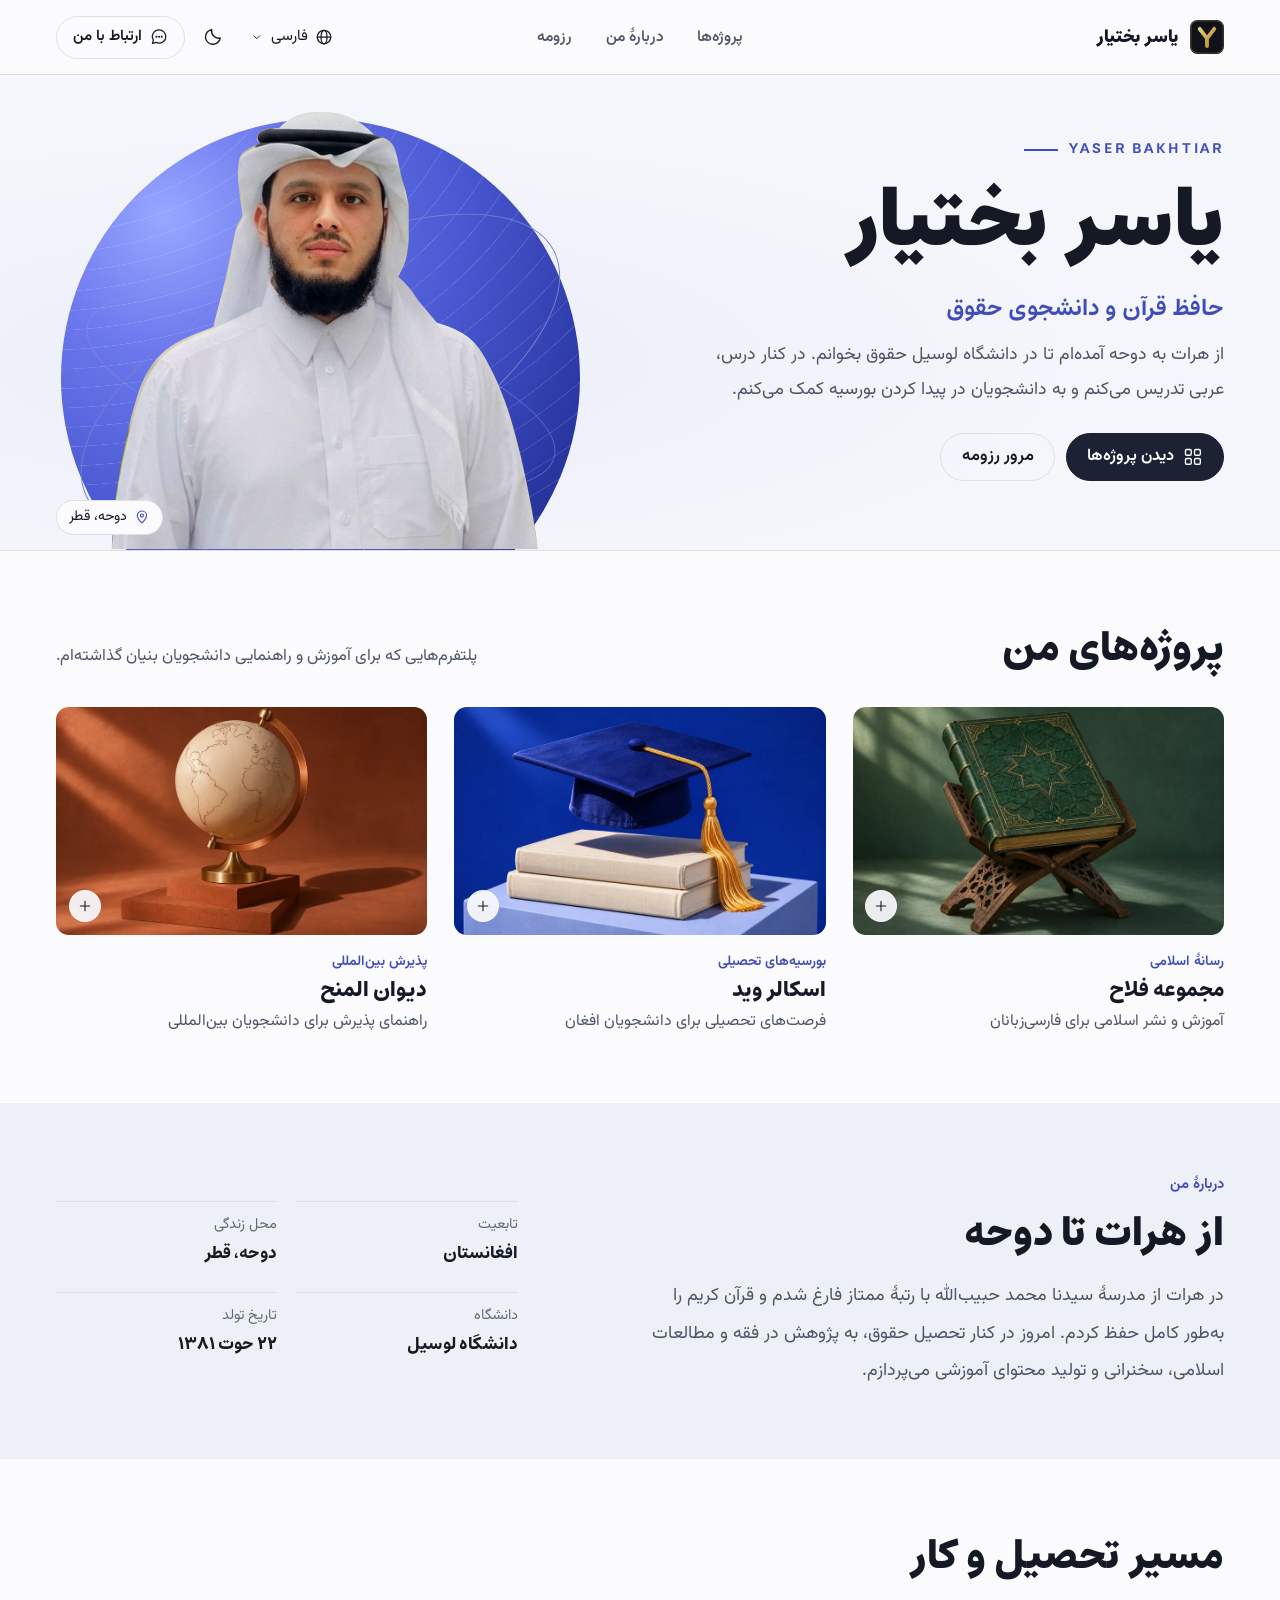
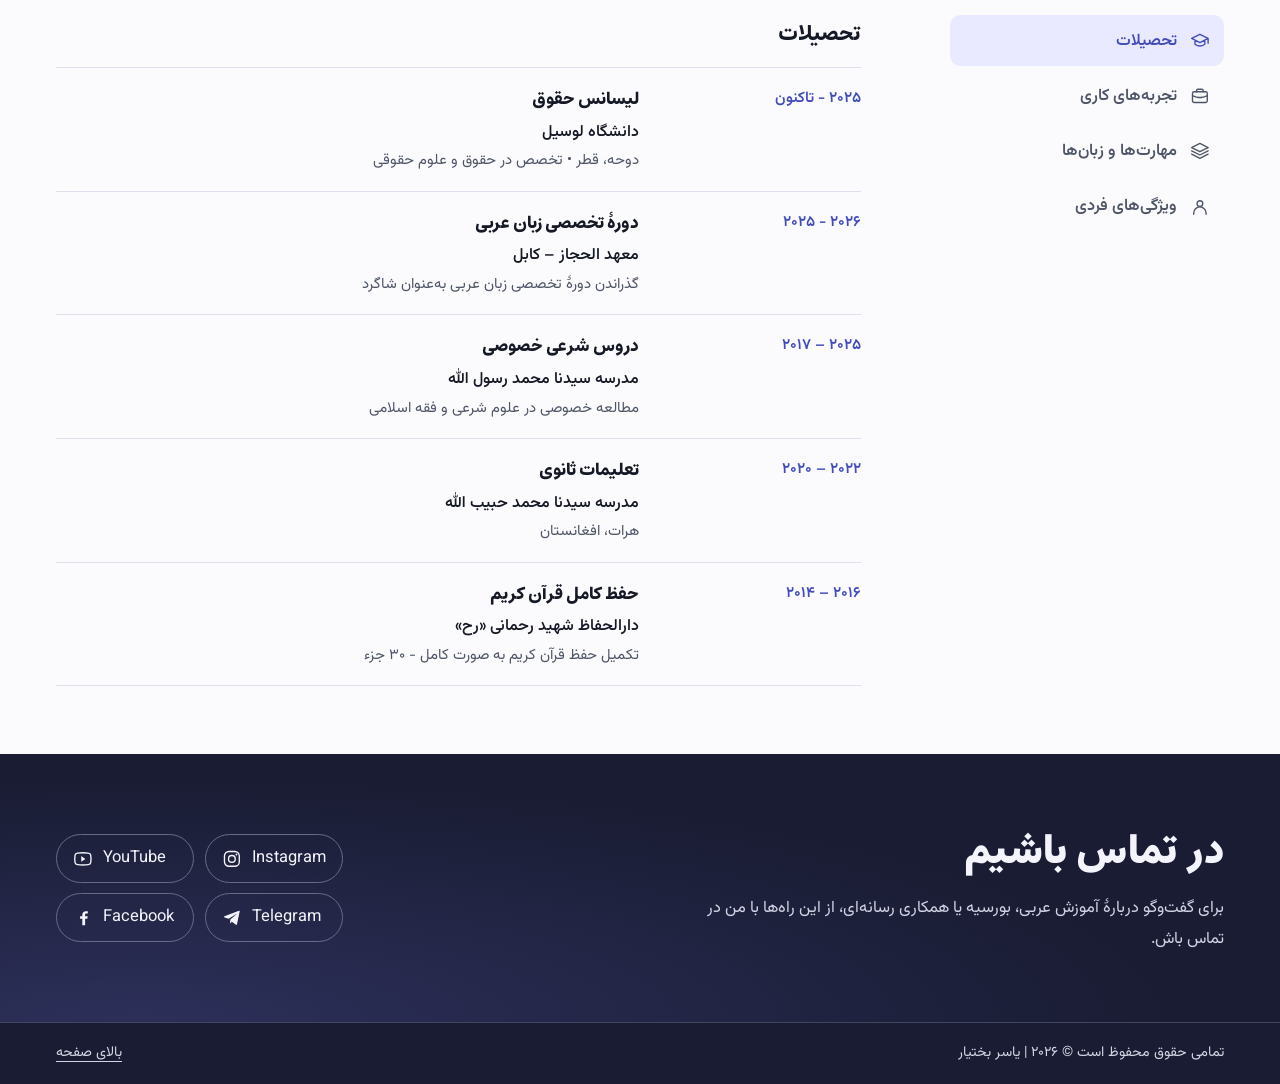
==== commit 3e237cf4: "Add files via upload" ====
--- a/index.html
+++ b/index.html
@@ -1,446 +1,124 @@
-<!DOCTYPE html>
+<!doctype html>
+<html lang="fa" dir="rtl">
+<head>
+<meta charset="utf-8">
+<meta content="width=device-width, initial-scale=1.0" name="viewport">
+<title>یاسر بختیار | Yaser Bakhtiar – حافظ قرآن و دانشجوی حقوق در دوحه قطر</title>
+<meta content="یاسر بختیار — از هرات به دوحه آمده‌ام تا در دانشگاه لوسیل حقوق بخوانم. در کنار درس، عربی تدریس می‌کنم و به دانشجویان در پیدا کردن بورسیه کمک می‌کنم." name="description">
+<meta content="Yaser Bakhtiar | یاسر بختیار | ياسر بختيار" name="author">
+<meta content="index, follow, max-image-preview:large, max-snippet:-1" name="robots">
+<meta content="#f7f8fb" name="theme-color">
+<link href="https://yaserbakhtiar.tr/" rel="canonical"><link href="https://yaserbakhtiar.tr/" hreflang="fa" rel="alternate"><link href="https://yaserbakhtiar.tr/ar/" hreflang="ar" rel="alternate"><link href="https://yaserbakhtiar.tr/en/" hreflang="en" rel="alternate"><link href="https://yaserbakhtiar.tr/" hreflang="x-default" rel="alternate">
+<link href="favicon.ico" rel="icon" sizes="48x48">
+<link href="favicon.svg" rel="icon" type="image/svg+xml">
+<link href="apple-touch-icon.png" rel="apple-touch-icon">
+<link href="site.webmanifest" rel="manifest">
+<meta content="website" property="og:type">
+<meta content="Yaser Bakhtiar | یاسر بختیار" property="og:site_name">
+<meta content="یاسر بختیار | Yaser Bakhtiar – حافظ قرآن و دانشجوی حقوق در دوحه قطر" property="og:title">
+<meta content="یاسر بختیار — از هرات به دوحه آمده‌ام تا در دانشگاه لوسیل حقوق بخوانم. در کنار درس، عربی تدریس می‌کنم و به دانشجویان در پیدا کردن بورسیه کمک می‌کنم." property="og:description">
+<meta content="https://yaserbakhtiar.tr/" property="og:url">
+<meta content="https://yaserbakhtiar.tr/profile.jpg" property="og:image">
+<meta content="fa_IR" property="og:locale"><meta content="ar_QA" property="og:locale:alternate"><meta content="en_US" property="og:locale:alternate">
 
-<html dir="rtl" lang="fa">
-<head>
-<meta charset="utf-8"/>
-<meta content="width=device-width, initial-scale=1.0" name="viewport"/>
-<title>یاسر بختیار | Yaser Bakhtiar – حافظ قرآن و دانشجوی حقوق در دوحه قطر</title>
-<meta content="وب‌سایت رسمی یاسر بختیار (بدون «ی» پایانی): حافظ کامل قرآن کریم، دانشجوی حقوق دانشگاه لوسیل قطر و پژوهشگر مطالعات اسلامی." name="description"/>
-<meta content="Yaser Bakhtiar | یاسر بختیار | ياسر بختيار" name="author"/>
-<meta content="index, follow, max-image-preview:large, max-snippet:-1" name="robots"/>
 
-<link href="https://yaserbakhtiar.tr/" rel="canonical"/><link href="https://yaserbakhtiar.tr/" hreflang="fa" rel="alternate"/><link href="https://yaserbakhtiar.tr/ar/" hreflang="ar" rel="alternate"/><link href="https://yaserbakhtiar.tr/en/" hreflang="en" rel="alternate"/><link href="https://yaserbakhtiar.tr/" hreflang="x-default" rel="alternate"/>
-<link href="/favicon.ico" rel="icon" sizes="48x48"/>
-<link href="/favicon.svg" rel="icon" type="image/svg+xml"/>
-<link href="/apple-touch-icon.png" rel="apple-touch-icon"/>
-<link href="/site.webmanifest" rel="manifest"/>
-<meta content="website" property="og:type"/>
-<meta content="Yaser Bakhtiar | یاسر بختیار" property="og:site_name"/>
-<meta content="یاسر بختیار | Yaser Bakhtiar – حافظ قرآن و دانشجوی حقوق در دوحه قطر" property="og:title"/>
-<meta content="وب‌سایت رسمی یاسر بختیار (بدون «ی» پایانی): حافظ کامل قرآن کریم، دانشجوی حقوق دانشگاه لوسیل قطر و پژوهشگر مطالعات اسلامی." property="og:description"/>
-<meta content="https://yaserbakhtiar.tr/" property="og:url"/>
-<meta content="https://yaserbakhtiar.tr/profile.jpg" property="og:image"/>
-<meta content="fa_IR" property="og:locale"/><meta content="ar_AR" property="og:locale:alternate"/><meta content="en_US" property="og:locale:alternate"/>
-<meta content="summary_large_image" name="twitter:card"/>
-<meta content="یاسر بختیار | Yaser Bakhtiar – حافظ قرآن و دانشجوی حقوق در دوحه قطر" name="twitter:title"/>
-<meta content="وب‌سایت رسمی یاسر بختیار (بدون «ی» پایانی): حافظ کامل قرآن کریم، دانشجوی حقوق دانشگاه لوسیل قطر و پژوهشگر مطالعات اسلامی." name="twitter:description"/>
-<meta content="https://yaserbakhtiar.tr/profile.jpg" name="twitter:image"/>
+<meta content="summary_large_image" name="twitter:card">
+<meta content="یاسر بختیار | Yaser Bakhtiar – حافظ قرآن و دانشجوی حقوق در دوحه قطر" name="twitter:title">
+<meta content="یاسر بختیار — از هرات به دوحه آمده‌ام تا در دانشگاه لوسیل حقوق بخوانم. در کنار درس، عربی تدریس می‌کنم و به دانشجویان در پیدا کردن بورسیه کمک می‌کنم." name="twitter:description">
+<meta content="https://yaserbakhtiar.tr/profile.jpg" name="twitter:image">
 <script type="application/ld+json">{"@context": "https://schema.org", "@graph": [{"@type": "WebSite", "@id": "https://yaserbakhtiar.tr/#website", "url": "https://yaserbakhtiar.tr/", "name": "Yaser Bakhtiar", "alternateName": ["یاسر بختیار", "ياسر بختيار"], "inLanguage": ["fa", "ar", "en"], "publisher": {"@id": "https://yaserbakhtiar.tr/#person"}}, {"@type": "Person", "@id": "https://yaserbakhtiar.tr/#person", "name": "Yaser Bakhtiar", "alternateName": ["یاسر بختیار", "ياسر بختيار", "Yasser Bakhtiar", "Yaser Bakhtyar"], "url": "https://yaserbakhtiar.tr/", "image": "https://yaserbakhtiar.tr/profile.jpg", "mainEntityOfPage": "https://yaserbakhtiar.tr/", "jobTitle": "Founder of Falah Group, ScholarVid and Diwan Al Minah; Law Student; Quran Hafiz; Volunteer Teacher", "description": "Yaser Bakhtiar is an Afghan Hafiz of the Holy Quran (all 30 parts), a law student at Lusail University in Doha, Qatar, and an online volunteer Arabic language teacher at Al Hijaz Institute in Kabul since 4 November 2026. He is the founder and owner of Falah Group (Persian Islamic content), ScholarVid (scholarvid.tr, scholarship and international university admission guidance for Afghan students) and Diwan Al Minah (diwanalminah.com, scholarship and international university admission guidance for Arab and non-Arab students).", "disambiguatingDescription": "Not the Iranian singer Yaser Bakhtiari (یاسر بختیاری, known as Yas / یاس). This Yaser Bakhtiar (یاسر بختیار, without the final 'i') is an Afghan Quran memorizer and law student living in Doha, Qatar.", "nationality": {"@type": "Country", "name": "Afghanistan"}, "homeLocation": {"@type": "Place", "name": "Doha, Qatar"}, "affiliation": [{"@type": "CollegeOrUniversity", "name": "Lusail University", "address": {"@type": "PostalAddress", "addressLocality": "Doha", "addressCountry": "QA"}}, {"@type": "EducationalOrganization", "name": "Al Hijaz Institute (معهد الحجاز)", "address": {"@type": "PostalAddress", "addressLocality": "Kabul", "addressCountry": "AF"}}], "alumniOf": {"@type": "School", "name": "Sayedena Mohammad Habibullah School", "address": {"@type": "PostalAddress", "addressLocality": "Herat", "addressCountry": "AF"}}, "knowsAbout": ["Quran memorization", "Quranic recitation", "Law", "Islamic studies", "Translation Persian Arabic", "Scholarships for international students", "Islamic da'wah"], "knowsLanguage": ["fa", "ar", "en"], "sameAs": ["https://www.youtube.com/channel/UCwWABAJMeEE0nfGBIyNd6AA", "https://www.instagram.com/yaserbakhtiar.af", "https://www.facebook.com/yaserbakhtiar.af", "https://t.me/Yaser_Bakhtiar"], "worksFor": [{"@id": "https://yaserbakhtiar.tr/#falah"}, {"@id": "https://yaserbakhtiar.tr/#scholarvid"}, {"@id": "https://yaserbakhtiar.tr/#diwanalminah"}]}, {"@type": "Organization", "@id": "https://yaserbakhtiar.tr/#falah", "name": "Falah Group", "alternateName": ["مجموعه فلاح", "مجموعة فلاح"], "description": "Persian-language Islamic content and da'wah group on Telegram, Facebook and YouTube, sharing Islam and Islamic topics for Persian speakers.", "founder": {"@id": "https://yaserbakhtiar.tr/#person"}}, {"@type": "Organization", "@id": "https://yaserbakhtiar.tr/#scholarvid", "name": "ScholarVid", "alternateName": ["اسکالر وید"], "url": "https://scholarvid.tr", "description": "Scholarship and international university admission guidance platform for Afghan students and applicants.", "founder": {"@id": "https://yaserbakhtiar.tr/#person"}}, {"@type": "Organization", "@id": "https://yaserbakhtiar.tr/#diwanalminah", "name": "Diwan Al Minah", "alternateName": ["ديوان المنح", "دیوان المنح", "DiwanAlMinah"], "url": "https://diwanalminah.com", "description": "Scholarship and international university admission guidance platform for Arab and non-Arab students and applicants.", "founder": {"@id": "https://yaserbakhtiar.tr/#person"}}, {"@type": "ProfilePage", "@id": "https://yaserbakhtiar.tr/#profile", "url": "https://yaserbakhtiar.tr/", "name": "یاسر بختیار | Yaser Bakhtiar – حافظ قرآن و دانشجوی حقوق در دوحه قطر", "inLanguage": "fa", "mainEntity": {"@id": "https://yaserbakhtiar.tr/#person"}}]}</script>
 
-<meta content="light dark" name="color-scheme"/><meta content="#F3F5F4" media="(prefers-color-scheme: light)" name="theme-color"/><meta content="#0E171B" media="(prefers-color-scheme: dark)" name="theme-color"/><meta content="strict-origin-when-cross-origin" name="referrer"/><script>(function(){try{var t=localStorage.getItem('theme')||(matchMedia('(prefers-color-scheme:dark)').matches?'dark':'light');document.documentElement.dataset.theme=t}catch(e){}})()</script><link as="font" crossorigin="" href="assets/fonts/vazirmatn-arabic-wght-normal.woff2" rel="preload" type="font/woff2"/><link href="assets/site.css" rel="stylesheet"/><meta content="یاسر بختیار – حافظ قرآن و دانشجوی حقوق در دوحه قطر" property="og:image:alt"/></head>
-<body dir="rtl" lang="fa">
-<!-- SKIP LINK -->
-<a class="skip-link" href="#main-content">
-رفتن به محتوا
-</a>
-<!-- LANGUAGE MODAL -->
+    <link rel="preload" href="assets/fonts/estedad.woff2" as="font" type="font/woff2" crossorigin>
+    <script>try{if(localStorage.getItem('yb-reading-theme')==='dark')document.documentElement.dataset.theme='dark'}catch{}</script>
+    <link rel="stylesheet" href="assets/site.css?v=6e362f08c3">
+    <script src="assets/site.js?v=a2762f2557" defer></script>
+    </head>
 
-<!-- HEADER -->
-<header id="main-header">
-<div aria-label="Yaser Bakhtiar" class="logo">
-یاسر بختیار
-</div>
-<nav aria-label="Main navigation" class="main-nav">
-<ul>
 
-<li><a href="#about">درباره</a></li>
-<li><a href="#projects">پروژه‌ها</a></li>
-<li><a href="#education">تحصیلات</a></li>
-<li><a href="#experience">سوابق</a></li>
-<li><a href="#skills">مهارت‌ها</a></li>
-<li><a href="#contact">تماس</a></li>
-</ul>
-</nav>
-<div class="header-controls"><nav aria-label="زبان" class="lang-switch"><a aria-current="true" href="/" hreflang="fa" lang="fa">فارسی</a><a href="/ar/" hreflang="ar" lang="ar">العربية</a><a href="/en/" hreflang="en" lang="en">English</a></nav>
-
-<button aria-label="تغییر پوسته" class="ctrl-btn" id="themeToggle"><svg aria-hidden="true" class="i moon" viewbox="0 0 512 512" xmlns="http://www.w3.org/2000/svg"><path d="M256 0C114.6 0 0 114.6 0 256S114.6 512 256 512c68.8 0 131.3-27.2 177.3-71.4 7.3-7 9.4-17.9 5.3-27.1s-13.7-14.9-23.8-14.1c-4.9 .4-9.8 .6-14.8 .6-101.6 0-184-82.4-184-184 0-72.1 41.5-134.6 102.1-164.8 9.1-4.5 14.3-14.3 13.1-24.4S322.6 8.5 312.7 6.3C294.4 2.2 275.4 0 256 0z" fill="currentColor"></path></svg><svg aria-hidden="true" class="i sun" viewbox="0 0 576 512" xmlns="http://www.w3.org/2000/svg"><path d="M288-32c8.4 0 16.3 4.4 20.6 11.7L364.1 72.3 468.9 46c8.2-2 16.9 .4 22.8 6.3S500 67 498 75.1l-26.3 104.7 92.7 55.5c7.2 4.3 11.7 12.2 11.7 20.6s-4.4 16.3-11.7 20.6L471.7 332.1 498 436.8c2 8.2-.4 16.9-6.3 22.8S477 468 468.9 466l-104.7-26.3-55.5 92.7c-4.3 7.2-12.2 11.7-20.6 11.7s-16.3-4.4-20.6-11.7L211.9 439.7 107.2 466c-8.2 2-16.8-.4-22.8-6.3S76 445 78 436.8l26.2-104.7-92.6-55.5C4.4 272.2 0 264.4 0 256s4.4-16.3 11.7-20.6L104.3 179.9 78 75.1c-2-8.2 .3-16.8 6.3-22.8S99 44 107.2 46l104.7 26.2 55.5-92.6 1.8-2.6c4.5-5.7 11.4-9.1 18.8-9.1zm0 144a144 144 0 1 0 0 288 144 144 0 1 0 0-288zm0 240a96 96 0 1 1 0-192 96 96 0 1 1 0 192z" fill="currentColor"></path></svg></button>
-
-</div>
-</header>
-<!-- MOBILE NAV -->
-
-<!-- MAIN CONTENT -->
+<body>
+<a class="skip" href="#main-content">رفتن به محتوای اصلی</a>
+<header class="masthead"><div class="wrap mast-row">
+<a class="brand" href="#home" aria-label="یاسر بختیار"><img src="favicon.svg" alt="" width="37" height="37"><span>یاسر بختیار</span></a>
+<nav class="desktop-nav" aria-label="فهرست"><a href="#projects">پروژه‌ها</a><a href="#about">دربارهٔ من</a><a href="#journey">رزومه</a></nav>
+<div class="tools"><details class="utility-menu"><summary aria-label="انتخاب زبان · فارسی"><svg class="icon i-globe" viewBox="0 0 24 24" width="20" height="20" fill="none" stroke="currentColor" stroke-width="1.65" stroke-linecap="round" stroke-linejoin="round" aria-hidden="true" focusable="false"><circle cx="12" cy="12" r="9"/><ellipse cx="12" cy="12" rx="4" ry="9"/><path d="M3 12h18"/></svg><span>فارسی</span><svg class="icon i-chevron" viewBox="0 0 24 24" width="20" height="20" fill="none" stroke="currentColor" stroke-width="1.65" stroke-linecap="round" stroke-linejoin="round" aria-hidden="true" focusable="false"><path d="m7 10 5 5 5-5"/></svg></summary><div class="popup languages"><a data-language href="index.html" hreflang="fa" lang="fa" dir="rtl" aria-current="page">فارسی</a><a data-language href="ar/index.html" hreflang="ar" lang="ar" dir="rtl">العربية</a><a data-language href="en/index.html" hreflang="en" lang="en" dir="ltr">English</a></div></details>
+<button class="theme round" type="button" hidden aria-pressed="false" aria-label="حالت تیره" title="حالت تیره"><svg class="icon i-moon" viewBox="0 0 24 24" width="20" height="20" fill="none" stroke="currentColor" stroke-width="1.65" stroke-linecap="round" stroke-linejoin="round" aria-hidden="true" focusable="false"><path d="M20.9 13.4A8.7 8.7 0 0 1 10.6 3.1a9 9 0 1 0 10.3 10.3Z"/></svg><svg class="icon i-sun" viewBox="0 0 24 24" width="20" height="20" fill="none" stroke="currentColor" stroke-width="1.65" stroke-linecap="round" stroke-linejoin="round" aria-hidden="true" focusable="false"><circle cx="12" cy="12" r="4"/><path d="M12 2v2m0 16v2M2 12h2m16 0h2M4.9 4.9l1.4 1.4m11.4 11.4 1.4 1.4M4.9 19.1l1.4-1.4M17.7 6.3l1.4-1.4"/></svg></button>
+<a class="contact-cta" href="#contact" aria-label="ارتباط با من"><svg class="icon i-chat" viewBox="0 0 24 24" width="20" height="20" fill="none" stroke="currentColor" stroke-width="1.65" stroke-linecap="round" stroke-linejoin="round" aria-hidden="true" focusable="false"><path d="M21 11.5a8.5 8.5 0 0 1-8.8 8.5 10 10 0 0 1-3.8-.8l-5.2 1.2 1.4-4.7A8.3 8.3 0 0 1 3 11.5a9 9 0 0 1 18 0Z"/><path d="M8.5 11.5h.1m3.4 0h.1m3.4 0h.1" stroke-width="2.6"/></svg><span>ارتباط با من</span></a><details class="utility-menu mobile-menu"><summary class="round" aria-label="فهرست"><svg class="icon i-menu" viewBox="0 0 24 24" width="20" height="20" fill="none" stroke="currentColor" stroke-width="1.65" stroke-linecap="round" stroke-linejoin="round" aria-hidden="true" focusable="false"><path d="M3 7.5h18M3 16.5h18"/></svg></summary><nav class="popup" aria-label="فهرست"><a href="#projects">پروژه‌ها</a><a href="#about">دربارهٔ من</a><a href="#journey">رزومه</a><a href="#contact">ارتباط با من</a></nav></details></div>
+</div></header>
 <main id="main-content">
-<!-- HERO -->
-<section aria-label="Introduction" class="hero" id="home">
-
-<div class="hero-container">
-<div class="hero-content">
-<div class="hero-text">
-<div class="hero-badge">
-وب‌سایت رسمی
-</div>
-<h1>
-یاسر بختیار
-</h1>
-<ul class="roles"><li>دانشجوی حقوق</li><li>حافظ قرآن کریم</li><li>پژوهشگر مطالعات اسلامی</li><li>مدرس داوطلب</li></ul>
-<p class="hero-desc">
-دانشجوی حقوق در دانشگاه لوسیل قطر، حافظ قرآن کریم، علاقه‌مند به مطالعات اسلامی و علوم شرعی. دارای مهارت در پژوهش آکادمیک، سخنرانی و مدیریت محتوای دیجیتال.
-</p>
-<div class="hero-buttons">
-<a class="btn-primary" href="#contact">
-<svg aria-hidden="true" class="i" viewbox="0 0 512 512" xmlns="http://www.w3.org/2000/svg"><path d="M48 64c-26.5 0-48 21.5-48 48 0 15.1 7.1 29.3 19.2 38.4l208 156c17.1 12.8 40.5 12.8 57.6 0l208-156c12.1-9.1 19.2-23.3 19.2-38.4 0-26.5-21.5-48-48-48L48 64zM0 196L0 384c0 35.3 28.7 64 64 64l384 0c35.3 0 64-28.7 64-64l0-188-198.4 148.8c-34.1 25.6-81.1 25.6-115.2 0L0 196z" fill="currentColor"></path></svg>
-ارتباط با من
-</a>
-<button class="btn-secondary" hidden="" id="printBtn" type="button">ذخیره رزومه (PDF)</button>
-</div>
-</div>
-<div class="hero-image">
-<div class="image-frame">
-<img alt="یاسر بختیار – حافظ قرآن و دانشجوی حقوق در دوحه قطر" decoding="async" fetchpriority="high" height="450" loading="eager" onerror="this.onerror=null;this.src='https://cdn.jsdelivr.net/gh/YaserBakhtiar/yaserbakhtiar.github.io@main/profile.jpg'" src="profile.jpg" width="360"/>
-</div>
-</div>
-</div>
-</div>
-</section>
-<!-- ABOUT -->
-<section class="about" id="about">
-<div class="section-header">
-
-<h2>من کیستم؟</h2>
-
-</div>
-<div class="about-inner">
-<p class="about-text">
-من یاسر بختیار، دانشجوی متعهد حقوق در دانشگاه لوسیل قطر و فارغ‌التحصیل ممتاز از مدرسه سیدنا محمد حبیب‌الله. حافظ کامل قرآن کریم بوده و به مطالعات اسلامی، علوم شرعی و حقوقی علاقه‌مند هستم. دارای مهارت‌های پژوهش آکادمیک، سخنرانی و مدیریت محتوای دیجیتال هستم.
-</p>
-<div class="info-grid">
-<div class="info-item">
-<div class="info-icon-wrap"><svg aria-hidden="true" class="i" viewbox="0 0 384 512" xmlns="http://www.w3.org/2000/svg"><path d="M0 64C0 28.7 28.7 0 64 0L320 0c35.3 0 64 28.7 64 64l0 384c0 35.3-28.7 64-64 64L64 512c-35.3 0-64-28.7-64-64L0 64zM96 408c0 13.3 10.7 24 24 24l144 0c13.3 0 24-10.7 24-24s-10.7-24-24-24l-144 0c-13.3 0-24 10.7-24 24zM278.6 208c-4.8 26.4-21.5 48.7-44.2 61.2 6.7-17 11.2-38 12.6-61.2l31.6 0zm-173.1 0l31.6 0c1.4 23.1 6 44.2 12.6 61.2-22.7-12.5-39.4-34.8-44.2-61.2zm76.4 55c-6.2-13.4-11.1-32.5-12.7-55l45.8 0c-1.6 22.5-6.5 41.6-12.7 55-4.5 9.6-8.2 13.8-10.2 15.5-2-1.7-5.7-5.8-10.2-15.5zm0-142c4.5-9.6 8.2-13.8 10.2-15.5 2 1.7 5.7 5.8 10.2 15.5 6.2 13.4 11.1 32.5 12.7 55l-45.8 0c1.6-22.5 6.5-41.6 12.7-55zm96.7 55L247 176c-1.4-23.1-6-44.2-12.6-61.2 22.7 12.5 39.4 34.8 44.2 61.2zM137 176l-31.6 0c4.8-26.4 21.5-48.7 44.2-61.2-6.7 17-11.2 38-12.6 61.2zm183 16a128 128 0 1 0 -256 0 128 128 0 1 0 256 0z" fill="currentColor"></path></svg></div>
-<h4>تابعیت</h4>
-<p>افغانستان 🇦🇫</p>
-</div>
-<div class="info-item">
-<div class="info-icon-wrap"><svg aria-hidden="true" class="i" viewbox="0 0 448 512" xmlns="http://www.w3.org/2000/svg"><path d="M86.4-10.5L61.8 31.6C58 38.1 56 45.6 56 53.2L56 56c0 22.1 17.9 40 40 40s40-17.9 40-40l0-2.8c0-7.6-2-15-5.8-21.6L105.6-10.5c-2-3.4-5.7-5.5-9.6-5.5s-7.6 2.1-9.6 5.5zm128 0L189.8 31.6c-3.8 6.5-5.8 14-5.8 21.6l0 2.8c0 22.1 17.9 40 40 40s40-17.9 40-40l0-2.8c0-7.6-2-15-5.8-21.6L233.6-10.5c-2-3.4-5.7-5.5-9.6-5.5s-7.6 2.1-9.6 5.5zM317.8 31.6c-3.8 6.5-5.8 14-5.8 21.6l0 2.8c0 22.1 17.9 40 40 40s40-17.9 40-40l0-2.8c0-7.6-2-15-5.8-21.6L361.6-10.5c-2-3.4-5.7-5.5-9.6-5.5s-7.6 2.1-9.6 5.5L317.8 31.6zM128 160c0-17.7-14.3-32-32-32s-32 14.3-32 32l0 53.5C26.7 226.6 0 262.2 0 304l0 20.8c20.9 1.3 41.6 7.3 60.3 18l7.1 4.1c26.3 15 58.9 13.4 83.6-4.2 43.7-31.2 102.3-31.2 146 0 24.6 17.6 57.3 19.3 83.6 4.2l7.1-4.1c18.7-10.7 39.3-16.7 60.3-18l0-20.8c0-41.8-26.7-77.4-64-90.5l0-53.5c0-17.7-14.3-32-32-32s-32 14.3-32 32l0 48-64 0 0-48c0-17.7-14.3-32-32-32s-32 14.3-32 32l0 48-64 0 0-48zM448 373c-12.7 1.2-25.1 5-36.5 11.5l-7.1 4.1c-42.6 24.3-95.4 21.7-135.3-6.8-27-19.3-63.2-19.3-90.2 0-39.9 28.5-92.7 31.2-135.3 6.8l-7.1-4.1C25.1 378 12.7 374.1 0 373l0 75c0 35.3 28.7 64 64 64l320 0c35.3 0 64-28.7 64-64l0-75z" fill="currentColor"></path></svg></div>
-<h4>تاریخ تولد</h4>
-<p>06 سنبله 1380</p>
-</div>
-<div class="info-item">
-<div class="info-icon-wrap"><svg aria-hidden="true" class="i" viewbox="0 0 384 512" xmlns="http://www.w3.org/2000/svg"><path d="M0 188.6C0 84.4 86 0 192 0S384 84.4 384 188.6c0 119.3-120.2 262.3-170.4 316.8-11.8 12.8-31.5 12.8-43.3 0-50.2-54.5-170.4-197.5-170.4-316.8zM192 256a64 64 0 1 0 0-128 64 64 0 1 0 0 128z" fill="currentColor"></path></svg></div>
-<h4>آدرس فعلی</h4>
-<p>دوحه، قطر 🇶🇦</p>
-</div>
-<div class="info-item">
-<div class="info-icon-wrap"><svg aria-hidden="true" class="i" viewbox="0 0 512 512" xmlns="http://www.w3.org/2000/svg"><path d="M271.9 20.2c-9.8-5.6-21.9-5.6-31.8 0l-224 128c-12.6 7.2-18.8 22-15.1 36S17.5 208 32 208l32 0 0 208 0 0-51.2 38.4C4.7 460.4 0 469.9 0 480 0 497.7 14.3 512 32 512l448 0c17.7 0 32-14.3 32-32 0-10.1-4.7-19.6-12.8-25.6l-51.2-38.4 0-208 32 0c14.5 0 27.2-9.8 30.9-23.8s-2.5-28.8-15.1-36l-224-128zM400 208l0 208-64 0 0-208 64 0zm-112 0l0 208-64 0 0-208 64 0zm-112 0l0 208-64 0 0-208 64 0zM256 96a32 32 0 1 1 0 64 32 32 0 1 1 0-64z" fill="currentColor"></path></svg></div>
-<h4>دانشگاه</h4>
-<p>دانشگاه لوسیل</p>
-</div>
-</div>
-</div>
-</section>
-<!-- PROJECTS -->
-<section class="projects" id="projects">
-<div class="section-header">
-
-<h2>پروژه‌ها و پلتفرم‌های من</h2>
-<p>پلتفرم‌ها و مجموعه‌هایی که بنیان گذاشته‌ام</p>
-
-</div>
-<div class="exp-grid">
-<article class="exp-card">
-<div aria-hidden="true" class="exp-icon"><svg aria-hidden="true" class="i" viewbox="0 0 512 512" xmlns="http://www.w3.org/2000/svg"><path d="M256 51.3L92.8 112.4 247.5 171.1c5.5 2.1 11.5 2.1 17 0L419.2 112.4 256 51.3zM0 129.3c0-20 12.4-37.9 31.1-44.9l208-78c10.9-4.1 22.8-4.1 33.7 0l208 78c18.7 7 31.1 24.9 31.1 44.9l0 36-253.2 96c-1.8 .7-3.8 .7-5.7 0l-253.2-96 0-36zm0 140l0-52.7 236.1 89.6c12.8 4.9 26.9 4.9 39.7 0l236.1-89.6 0 52.7-128 48.6 0 51.3 128-48.6 0 62.2c0 20-12.4 37.9-31.1 44.9l-208 78c-10.9 4.1-22.8 4.1-33.7 0l-208-78C12.4 420.7 0 402.7 0 382.7l0-62.2 128 48.6 0-51.3-128-48.6zM236.1 410.1c12.8 4.9 26.9 4.9 39.7 0l60.1-22.8 0-51.3-77.2 29.3c-1.8 .7-3.8 .7-5.7 0l-77.2-29.3 0 51.3 60.1 22.8z" fill="currentColor"></path></svg></div>
-<h3>مجموعه فلاح</h3>
-<p class="exp-company">بنیان‌گذار و مالک</p>
-<span class="exp-period">تلگرام · فیس‌بوک · یوتیوب</span>
-<ul><li>نشر و پخش اسلام و موضوعات اسلامی و دعوت برای فارسی‌زبانان در شبکه‌های اجتماعی.</li></ul>
-</article>
-<article class="exp-card">
-<div aria-hidden="true" class="exp-icon"><svg aria-hidden="true" class="i" viewbox="0 0 576 512" xmlns="http://www.w3.org/2000/svg"><path d="M48 195.8l209.2 86.1c9.8 4 20.2 6.1 30.8 6.1s21-2.1 30.8-6.1l242.4-99.8c9-3.7 14.8-12.4 14.8-22.1s-5.8-18.4-14.8-22.1L318.8 38.1C309 34.1 298.6 32 288 32s-21 2.1-30.8 6.1L14.8 137.9C5.8 141.6 0 150.3 0 160L0 456c0 13.3 10.7 24 24 24s24-10.7 24-24l0-260.2zm48 71.7L96 384c0 53 86 96 192 96s192-43 192-96l0-116.6-142.9 58.9c-15.6 6.4-32.2 9.7-49.1 9.7s-33.5-3.3-49.1-9.7L96 267.4z" fill="currentColor"></path></svg></div>
-<h3>اسکالر وید | ScholarVid</h3>
-<p class="exp-company">بنیان‌گذار و مالک</p>
-<ul><li>راهنمایی بورسیه و راهنمایی برای گرفتن پذیرش از دانشگاه‌های بین‌المللی، برای محصلان و متقاضیان افغان.</li></ul>
-<a class="card-link" href="https://scholarvid.tr" rel="noopener" target="_blank">مشاهدهٔ وب‌سایت <svg aria-hidden="true" class="i" viewbox="0 0 512 512" xmlns="http://www.w3.org/2000/svg"><path d="M320 0c-17.7 0-32 14.3-32 32s14.3 32 32 32l82.7 0-201.4 201.4c-12.5 12.5-12.5 32.8 0 45.3s32.8 12.5 45.3 0L448 109.3 448 192c0 17.7 14.3 32 32 32s32-14.3 32-32l0-160c0-17.7-14.3-32-32-32L320 0zM80 96C35.8 96 0 131.8 0 176L0 432c0 44.2 35.8 80 80 80l256 0c44.2 0 80-35.8 80-80l0-80c0-17.7-14.3-32-32-32s-32 14.3-32 32l0 80c0 8.8-7.2 16-16 16L80 448c-8.8 0-16-7.2-16-16l0-256c0-8.8 7.2-16 16-16l80 0c17.7 0 32-14.3 32-32s-14.3-32-32-32L80 96z" fill="currentColor"></path></svg></a></article>
-<article class="exp-card">
-<div aria-hidden="true" class="exp-icon"><svg aria-hidden="true" class="i" viewbox="0 0 448 512" xmlns="http://www.w3.org/2000/svg"><path d="M245.9-25.9c-13.4-8.2-30.3-8.2-43.7 0-24.4 14.9-39.5 18.9-68.1 18.3-15.7-.4-30.3 8.1-37.9 21.9-13.7 25.1-24.8 36.2-49.9 49.9-13.8 7.5-22.2 22.2-21.9 37.9 .7 28.6-3.4 43.7-18.3 68.1-8.2 13.4-8.2 30.3 0 43.7 14.9 24.4 18.9 39.5 18.3 68.1-.4 15.7 8.1 30.3 21.9 37.9 22.1 12.1 33.3 22.1 45.1 41.5L42.7 458.5c-5.9 11.9-1.1 26.3 10.7 32.2l86 43c11.5 5.7 25.5 1.4 31.7-9.8l52.8-95.1 52.8 95.1c6.2 11.2 20.2 15.6 31.7 9.8l86-43c11.9-5.9 16.7-20.3 10.7-32.2l-48.6-97.2c11.7-19.4 23-29.4 45.1-41.5 13.8-7.5 22.2-22.2 21.9-37.9-.7-28.6 3.4-43.7 18.3-68.1 8.2-13.4 8.2-30.3 0-43.7-14.9-24.4-18.9-39.5-18.3-68.1 .4-15.7-8.1-30.3-21.9-37.9-25.1-13.7-36.2-24.8-49.9-49.9-7.5-13.8-22.2-22.2-37.9-21.9-28.6 .7-43.7-3.4-68.1-18.3zM224 96a96 96 0 1 1 0 192 96 96 0 1 1 0-192z" fill="currentColor"></path></svg></div>
-<h3>دیوان المنح | Diwan Al Minah</h3>
-<p class="exp-company">بنیان‌گذار و مالک</p>
-<ul><li>راهنمایی بورسیه و راهنمایی برای گرفتن پذیرش از دانشگاه‌های بین‌المللی، برای محصلان و متقاضیان عرب و غیرعرب.</li></ul>
-<a class="card-link" href="https://diwanalminah.com" rel="noopener" target="_blank">مشاهدهٔ وب‌سایت <svg aria-hidden="true" class="i" viewbox="0 0 512 512" xmlns="http://www.w3.org/2000/svg"><path d="M320 0c-17.7 0-32 14.3-32 32s14.3 32 32 32l82.7 0-201.4 201.4c-12.5 12.5-12.5 32.8 0 45.3s32.8 12.5 45.3 0L448 109.3 448 192c0 17.7 14.3 32 32 32s32-14.3 32-32l0-160c0-17.7-14.3-32-32-32L320 0zM80 96C35.8 96 0 131.8 0 176L0 432c0 44.2 35.8 80 80 80l256 0c44.2 0 80-35.8 80-80l0-80c0-17.7-14.3-32-32-32s-32 14.3-32 32l0 80c0 8.8-7.2 16-16 16L80 448c-8.8 0-16-7.2-16-16l0-256c0-8.8 7.2-16 16-16l80 0c17.7 0 32-14.3 32-32s-14.3-32-32-32L80 96z" fill="currentColor"></path></svg></a></article>
-</div>
-</section>
-<!-- EDUCATION -->
-<section class="education" id="education">
-<div class="section-header">
-
-<h2>تحصیلات و آموزش</h2>
-<p>سفر آکادمیک و معرفتی من</p>
-
-</div>
-<div class="timeline">
-<article class="timeline-item">
-<div aria-hidden="true" class="timeline-dot"></div>
-<div class="timeline-card">
-<div class="timeline-card-head">
-<div>
-<h3>لیسانس حقوق</h3>
-<p class="institution">دانشگاه لوسیل</p>
-</div>
-<span class="period-badge">۲۰۲۵ - تاکنون</span>
-</div>
-<p>دوحه، قطر • تخصص در حقوق و علوم حقوقی</p>
-</div>
-</article>
-<article class="timeline-item">
-<div aria-hidden="true" class="timeline-dot"></div>
-<div class="timeline-card">
-<div class="timeline-card-head">
-<div>
-<h3>دورهٔ تخصصی زبان عربی</h3>
-<p class="institution">معهد الحجاز – کابل</p>
-</div>
-<span class="period-badge">2025 - 2026</span>
-</div>
-<p>گذراندن دورهٔ تخصصی زبان عربی به‌عنوان شاگرد</p>
-</div>
-</article>
-<article class="timeline-item">
-<div aria-hidden="true" class="timeline-dot"></div>
-<div class="timeline-card">
-<div class="timeline-card-head">
-<div>
-<h3>دروس شرعی خصوصی</h3>
-<p class="institution">مدرسه سیدنا محمد رسول الله</p>
-</div>
-<span class="period-badge">2017 – 2025</span>
-</div>
-<p>مطالعه خصوصی در علوم شرعی و فقه اسلامی</p>
-</div>
-</article>
-<article class="timeline-item">
-<div aria-hidden="true" class="timeline-dot"></div>
-<div class="timeline-card">
-<div class="timeline-card-head">
-<div>
-<h3>تعلیمات ثانوی</h3>
-<p class="institution">مدرسه سیدنا محمد حبیب الله</p>
-</div>
-<span class="period-badge">2020 – 2022</span>
-</div>
-<p>هرات، افغانستان</p>
-</div>
-</article>
-<article class="timeline-item">
-<div aria-hidden="true" class="timeline-dot"></div>
-<div class="timeline-card">
-<div class="timeline-card-head">
-<div>
-<h3>حفظ کامل قرآن کریم</h3>
-<p class="institution">دارالحفاظ شهید رحمانی «رح»</p>
-</div>
-<span class="period-badge">2014 – 2016</span>
-</div>
-<p>تکمیل حفظ قرآن کریم به صورت کامل - ۳۰ جزء</p>
-</div>
-</article>
-</div>
-</section>
-<!-- EXPERIENCE -->
-<section class="experience" id="experience">
-<div class="section-header">
-
-<h2>سوابق کاری</h2>
-<p>مسیر شغلی و داوطلبانه من</p>
-
-</div>
-<div class="exp-grid">
-<article class="exp-card">
-<div aria-hidden="true" class="exp-icon"><svg aria-hidden="true" class="i" viewbox="0 0 640 512" xmlns="http://www.w3.org/2000/svg"><path d="M192 384c53 0 96 43 96 96 0 17.7-14.3 32-32 32L32 512c-17.7 0-32-14.3-32-32 0-53 43-96 96-96l96 0zM544 32c35.3 0 64 28.7 64 64l0 288c0 33.1-25.2 60.4-57.5 63.7l-6.5 .3-211.1 0c-5.1-24.2-16.3-46.1-32.1-64l51.2 0 0-32c0-17.7 14.3-32 32-32l96 0c17.7 0 32 14.3 32 32l0 32 32 0 0-288-352 0 0 57.3c-14.8-6-31-9.3-48-9.3-5.4 0-10.8 .3-16 1l0-49c0-35.3 28.7-64 64-64l352 0zM144 352a80 80 0 1 1 0-160 80 80 0 1 1 0 160z" fill="currentColor"></path></svg></div>
-<h3>مدرس زبان عربی (داوطلب)</h3>
-<p class="exp-company">معهد الحجاز – کابل (آنلاین)</p>
-<span class="exp-period"> ۴ نومبر ۲۰۲۶ – تاکنون</span>
-<ul><li>تدریس آنلاین زبان عربی به‌صورت داوطلبانه و بدون دریافت هیچ دستمزدی</li></ul>
-</article>
-<article class="exp-card">
-<div aria-hidden="true" class="exp-icon"><svg aria-hidden="true" class="i" viewbox="0 0 640 512" xmlns="http://www.w3.org/2000/svg"><path d="M192 384c53 0 96 43 96 96 0 17.7-14.3 32-32 32L32 512c-17.7 0-32-14.3-32-32 0-53 43-96 96-96l96 0zM544 32c35.3 0 64 28.7 64 64l0 288c0 33.1-25.2 60.4-57.5 63.7l-6.5 .3-211.1 0c-5.1-24.2-16.3-46.1-32.1-64l51.2 0 0-32c0-17.7 14.3-32 32-32l96 0c17.7 0 32 14.3 32 32l0 32 32 0 0-288-352 0 0 57.3c-14.8-6-31-9.3-48-9.3-5.4 0-10.8 .3-16 1l0-49c0-35.3 28.7-64 64-64l352 0zM144 352a80 80 0 1 1 0-160 80 80 0 1 1 0 160z" fill="currentColor"></path></svg></div>
-<h3>مدرس سیرت نبوی (داوطلب)</h3>
-<p class="exp-company">مسجد جامع اویس قرنی</p>
-<span class="exp-period"> 2024 – 2025</span>
-<ul><li>تدریس تاریخ اسلامی و سیرت پیامبر ﷺ به دانشجویان، به‌صورت داوطلبانه و بدون دریافت هیچ دستمزدی</li></ul>
-</article>
-<article class="exp-card">
-<div aria-hidden="true" class="exp-icon"><svg aria-hidden="true" class="i" viewbox="0 0 448 512" xmlns="http://www.w3.org/2000/svg"><path d="M64 512l288 0c53 0 96-43 96-96l0-320c0-53-43-96-96-96L48 0C21.5 0 0 21.5 0 48L0 336c0 20.9 13.4 38.7 32 45.3L32 448c-17.7 0-32 14.3-32 32s14.3 32 32 32l32 0zM352 384c17.7 0 32 14.3 32 32s-14.3 32-32 32l-256 0 0-64 256 0zM273.1 144.4c2.5-6.1 11.2-6.1 13.7 0l10.3 24.8 26.8 2.1c6.6 .5 9.2 8.7 4.2 13L307.8 201.9 314 228c1.5 6.4-5.5 11.5-11.1 8.1l-22.9-14-22.9 14c-5.6 3.4-12.6-1.6-11.1-8.1l6.2-26.1-20.4-17.5c-5-4.3-2.3-12.5 4.2-13l26.8-2.1 10.3-24.8zM100 192c0-68.5 55.5-124 124-124 23.8 0 46.1 6.7 65 18.4 4.8 2.9 6.9 8.8 5 14.1s-7.1 8.6-12.7 8c-3.1-.3-6.2-.5-9.4-.5-46.4 0-84 37.6-84 84s37.6 84 84 84c3.2 0 6.3-.2 9.4-.5 5.6-.6 10.8 2.7 12.7 8s-.3 11.2-5 14.1c-18.9 11.7-41.2 18.4-65 18.4-68.5 0-124-55.5-124-124z" fill="currentColor"></path></svg></div>
-<h3>مدرس حفظ قرآن</h3>
-<p class="exp-company">دارالحفاظ شهید رحمانی</p>
-<span class="exp-period"> 2020 – 2021</span>
-<ul><li>تدریس حفظ قرآن کریم و آموزش تعالیم اسلامی</li></ul>
-</article>
-<article class="exp-card">
-<div aria-hidden="true" class="exp-icon"><svg aria-hidden="true" class="i" viewbox="0 0 512 512" xmlns="http://www.w3.org/2000/svg"><path d="M271.9 20.2c-9.8-5.6-21.9-5.6-31.8 0l-224 128c-12.6 7.2-18.8 22-15.1 36S17.5 208 32 208l32 0 0 208 0 0-51.2 38.4C4.7 460.4 0 469.9 0 480 0 497.7 14.3 512 32 512l448 0c17.7 0 32-14.3 32-32 0-10.1-4.7-19.6-12.8-25.6l-51.2-38.4 0-208 32 0c14.5 0 27.2-9.8 30.9-23.8s-2.5-28.8-15.1-36l-224-128zM400 208l0 208-64 0 0-208 64 0zm-112 0l0 208-64 0 0-208 64 0zm-112 0l0 208-64 0 0-208 64 0zM256 96a32 32 0 1 1 0 64 32 32 0 1 1 0-64z" fill="currentColor"></path></svg></div>
-<h3>مدیریت وظایف اداری</h3>
-<p class="exp-company">بخش امور فرهنگی</p>
-<span class="exp-period"> 2023 – 2024</span>
-<ul><li>مدیریت وظایف اداری برنامه‌ها و رویدادها و تهیه گزارش</li></ul>
-</article>
-<article class="exp-card">
-<div aria-hidden="true" class="exp-icon"><svg aria-hidden="true" class="i" viewbox="0 0 640 512" xmlns="http://www.w3.org/2000/svg"><path d="M320-32a40 40 0 1 1 0 80 40 40 0 1 1 0-80zM40 64c22.1 0 40 17.9 40 40l0 160.2c0 17 6.7 33.3 18.7 45.3l51.1 51.1c8.3 8.3 21.3 9.6 31 3.1 12.9-8.6 14.7-26.9 3.7-37.8-7.3-7.3-23.1-23.1-47.2-47.2-12.5-12.5-12.5-32.8 0-45.3s32.8-12.5 45.3 0c24.1 24.1 39.9 39.9 47.2 47.2l0 0 25.3 25.3c21 21 32.8 49.5 32.8 79.2l0 78.9c0 26.5-21.5 48-48 48l-66.7 0c-17 0-33.3-6.7-45.3-18.7L28.1 393.4C10.1 375.4 0 351 0 325.5L0 104C0 81.9 17.9 64 40 64zm560 0c22.1 0 40 17.9 40 40l0 221.5c0 25.5-10.1 49.9-28.1 67.9L512 493.3c-12 12-28.3 18.7-45.3 18.7L400 512c-26.5 0-48-21.5-48-48l0-78.9c0-29.7 11.8-58.2 32.8-79.2l25.3-25.3 0 0c7.3-7.3 23.1-23.1 47.2-47.2 12.5-12.5 32.8-12.5 45.3 0s12.5 32.8 0 45.3c-24.1 24.1-39.9 39.9-47.2 47.2-11 11-9.2 29.2 3.7 37.8 9.7 6.5 22.7 5.2 31-3.1l51.1-51.1c12-12 18.7-28.3 18.7-45.3L560 104c0-22.1 17.9-40 40-40zM384.5 149l-19.8-16.7 11.1 88.8c1.6 13.2-7.7 25.1-20.8 26.8s-25.1-7.7-26.8-20.8l-4.4-35-7.6 0-4.4 35c-1.6 13.2-13.6 22.5-26.8 20.8s-22.5-13.6-20.8-26.8l11.1-88.8-19.8 16.7c-10.1 8.6-25.3 7.3-33.8-2.8s-7.3-25.3 2.8-33.8l27.9-23.6C271.3 72.8 295.3 64 320 64s48.7 8.8 67.6 24.7l27.9 23.6c10.1 8.6 11.4 23.7 2.8 33.8s-23.7 11.4-33.8 2.8z" fill="currentColor"></path></svg></div>
-<h3>دستیار ثبت بورسیه</h3>
-<p class="exp-company">ثبت نام شاگردان در بورسیه های خارجی</p>
-<span class="exp-period"> ۲۰۲۲ – تا اکنون</span>
-<ul><li>ثبت‌نام متقاضیان و راهنمایی برای بورسیه‌های خارجی</li></ul>
-</article>
-<article class="exp-card">
-<div aria-hidden="true" class="exp-icon"><svg aria-hidden="true" class="i" viewbox="0 0 384 512" xmlns="http://www.w3.org/2000/svg"><path d="M96 96c0-53 43-96 96-96 50.3 0 91.6 38.7 95.7 88L232 88c-13.3 0-24 10.7-24 24s10.7 24 24 24l56 0 0 48-56 0c-13.3 0-24 10.7-24 24s10.7 24 24 24l55.7 0c-4.1 49.3-45.3 88-95.7 88-53 0-96-43-96-96L96 96zM24 160c13.3 0 24 10.7 24 24l0 40c0 79.5 64.5 144 144 144s144-64.5 144-144l0-40c0-13.3 10.7-24 24-24s24 10.7 24 24l0 40c0 97.9-73.3 178.7-168 190.5l0 49.5 48 0c13.3 0 24 10.7 24 24s-10.7 24-24 24l-144 0c-13.3 0-24-10.7-24-24s10.7-24 24-24l48 0 0-49.5C73.3 402.7 0 321.9 0 224l0-40c0-13.3 10.7-24 24-24z" fill="currentColor"></path></svg></div>
-<h3>مجری رادیو قرآن کریم</h3>
-<p class="exp-company">رادیو قرآن کریم – افغانستان</p>
-<span class="exp-period"> ۲۰۲۲ – ۲۰۲۵</span>
-<ul><li>اجرای برنامه‌های دینی و تلاوت‌های قرآنی</li></ul>
-</article>
-<article class="exp-card">
-<div aria-hidden="true" class="exp-icon"><svg aria-hidden="true" class="i" viewbox="0 0 576 512" xmlns="http://www.w3.org/2000/svg"><path d="M48 195.8l209.2 86.1c9.8 4 20.2 6.1 30.8 6.1s21-2.1 30.8-6.1l242.4-99.8c9-3.7 14.8-12.4 14.8-22.1s-5.8-18.4-14.8-22.1L318.8 38.1C309 34.1 298.6 32 288 32s-21 2.1-30.8 6.1L14.8 137.9C5.8 141.6 0 150.3 0 160L0 456c0 13.3 10.7 24 24 24s24-10.7 24-24l0-260.2zm48 71.7L96 384c0 53 86 96 192 96s192-43 192-96l0-116.6-142.9 58.9c-15.6 6.4-32.2 9.7-49.1 9.7s-33.5-3.3-49.1-9.7L96 267.4z" fill="currentColor"></path></svg></div>
-<h3>مجری مراسم فارغ‌التحصیلی</h3>
-<p class="exp-company">چندین مراسم جشن فراغت</p>
-<span class="exp-period"> ۲۰۲۲ – ۲۰۲۵</span>
-<ul><li>اجرای مراسم و سازماندهی برنامه‌ها</li></ul>
-</article>
-<article class="exp-card">
-<div aria-hidden="true" class="exp-icon"><svg aria-hidden="true" class="i" viewbox="0 0 576 512" xmlns="http://www.w3.org/2000/svg"><path d="M174.8 224l226.4 0c43.5 0 78.8-35.3 78.8-78.8 0-25.5-12.3-49.4-33.1-64.2L297.3-25.4c-5.6-3.9-13-3.9-18.5 0L129.1 81C108.3 95.8 96 119.7 96 145.2 96 188.7 131.3 224 174.8 224zM512 512c35.3 0 64-28.7 64-64l0-224c0-17.7-14.3-32-32-32s-32 14.3-32 32l0 48-448 0 0-48c0-17.7-14.3-32-32-32S0 206.3 0 224L0 448c0 35.3 28.7 64 64 64l448 0zM240 384c0-26.5 21.5-48 48-48s48 21.5 48 48l0 80-96 0 0-80z" fill="currentColor"></path></svg></div>
-<h3>مجری مراسم مذهبی و فرهنگی</h3>
-<p class="exp-company">دستاربندی مدارس، انس با قرآن</p>
-<span class="exp-period"> ۲۰۲۲ – ۲۰۲۵</span>
-<ul><li>سازماندهی و مدیریت محافل قرآنی و جشن‌های دینی</li></ul>
-</article>
-<article class="exp-card">
-<div aria-hidden="true" class="exp-icon"><svg aria-hidden="true" class="i" viewbox="0 0 512 512" xmlns="http://www.w3.org/2000/svg"><path d="M64 208c0 7.8 4.4 18.7 17.1 30.3 45.4-24.2 107.7-38.3 174.9-38.3s129.5 14.1 174.9 38.3c12.8-11.6 17.1-22.5 17.1-30.3 0-12.3-10.8-32-47.9-50.6-35.2-17.6-86.1-29.4-144.1-29.4s-108.9 11.8-144.1 29.4C74.8 176 64 195.7 64 208zm192 40c-47 0-89.3 7.6-122.9 19.7 33.2 12.4 75.7 20.3 122.9 20.3s89.7-7.8 122.9-20.3C345.3 255.6 303 248 256 248zM0 208C0 158.4 39.4 122.2 83.3 100.2 129.1 77.3 190.3 64 256 64s126.9 13.3 172.7 36.2c43.9 22 83.3 58.2 83.3 107.8l0 96c0 49.6-39.4 85.8-83.3 107.8-45.9 22.9-107 36.2-172.7 36.2S129.1 434.7 83.3 411.8C39.4 389.8 0 353.6 0 304l0-96z" fill="currentColor"></path></svg></div>
-<h3>مجری مراسم عروسی</h3>
-<p class="exp-company">چندین مراسم عروسی</p>
-<span class="exp-period"> ۲۰۲۲ – ۲۰۲۵</span>
-<ul><li>مدیریت برنامه‌های شاد و سازماندهی مراسم عروسی</li></ul>
-</article>
-<article class="exp-card">
-<div aria-hidden="true" class="exp-icon"><svg aria-hidden="true" class="i" viewbox="0 0 576 512" xmlns="http://www.w3.org/2000/svg"><path d="M160 0c17.7 0 32 14.3 32 32l0 32 128 0c17.7 0 32 14.3 32 32s-14.3 32-32 32l-9.6 0-8.4 23.1c-16.4 45.2-41.1 86.5-72.2 122 14.2 8.8 29 16.6 44.4 23.5l50.4 22.4 62.2-140c5.1-11.6 16.6-19 29.2-19s24.1 7.4 29.2 19l128 288c7.2 16.2-.1 35.1-16.2 42.2s-35.1-.1-42.2-16.2l-20-45-157.5 0-20 45c-7.2 16.2-26.1 23.4-42.2 16.2s-23.4-26.1-16.2-42.2l39.8-89.5-50.4-22.4c-23-10.2-45-22.4-65.8-36.4-21.3 17.2-44.6 32.2-69.5 44.7L78.3 380.6c-15.8 7.9-35 1.5-42.9-14.3s-1.5-35 14.3-42.9l34.5-17.3c16.3-8.2 31.8-17.7 46.4-28.3-13.8-12.7-26.8-26.4-38.9-40.9L81.6 224.7c-11.3-13.6-9.5-33.8 4.1-45.1s33.8-9.5 45.1 4.1l10.2 12.2c11.5 13.9 24.1 26.8 37.4 38.7 27.5-30.4 49.2-66.1 63.5-105.4l.5-1.2-210.3 0C14.3 128 0 113.7 0 96S14.3 64 32 64l96 0 0-32c0-17.7 14.3-32 32-32zM416 270.8L365.7 384 466.3 384 416 270.8z" fill="currentColor"></path></svg></div>
-<h3>ترجمه اسناد</h3>
-<p class="exp-company">بین فارسی و عربی</p>
-<span class="exp-period"> 2023 - تاکنون</span>
-<ul><li>ترجمه دقیق اسناد بورسیه و تحصیلی</li></ul>
-</article>
-<article class="exp-card">
-<div aria-hidden="true" class="exp-icon"><svg aria-hidden="true" class="i" viewbox="0 0 384 512" xmlns="http://www.w3.org/2000/svg"><path d="M0 64C0 28.7 28.7 0 64 0L320 0c35.3 0 64 28.7 64 64l0 384c0 35.3-28.7 64-64 64L64 512c-35.3 0-64-28.7-64-64L0 64zM96 408c0 13.3 10.7 24 24 24l144 0c13.3 0 24-10.7 24-24s-10.7-24-24-24l-144 0c-13.3 0-24 10.7-24 24zM278.6 208c-4.8 26.4-21.5 48.7-44.2 61.2 6.7-17 11.2-38 12.6-61.2l31.6 0zm-173.1 0l31.6 0c1.4 23.1 6 44.2 12.6 61.2-22.7-12.5-39.4-34.8-44.2-61.2zm76.4 55c-6.2-13.4-11.1-32.5-12.7-55l45.8 0c-1.6 22.5-6.5 41.6-12.7 55-4.5 9.6-8.2 13.8-10.2 15.5-2-1.7-5.7-5.8-10.2-15.5zm0-142c4.5-9.6 8.2-13.8 10.2-15.5 2 1.7 5.7 5.8 10.2 15.5 6.2 13.4 11.1 32.5 12.7 55l-45.8 0c1.6-22.5 6.5-41.6 12.7-55zm96.7 55L247 176c-1.4-23.1-6-44.2-12.6-61.2 22.7 12.5 39.4 34.8 44.2 61.2zM137 176l-31.6 0c4.8-26.4 21.5-48.7 44.2-61.2-6.7 17-11.2 38-12.6 61.2zm183 16a128 128 0 1 0 -256 0 128 128 0 1 0 256 0z" fill="currentColor"></path></svg></div>
-<h3>ثبت و سازماندهی پاسپورت و ویزا</h3>
-<p class="exp-company">دیتابیس دقیق</p>
-<span class="exp-period"> 2024 - 2025</span>
-<ul><li>ثبت و مدیریت دقیق اطلاعات متقاضیان</li></ul>
-</article>
-<article class="exp-card">
-<div aria-hidden="true" class="exp-icon"><svg aria-hidden="true" class="i" viewbox="0 0 512 512" xmlns="http://www.w3.org/2000/svg"><path d="M64 64c0-17.7-14.3-32-32-32S0 46.3 0 64L0 400c0 44.2 35.8 80 80 80l400 0c17.7 0 32-14.3 32-32s-14.3-32-32-32L80 416c-8.8 0-16-7.2-16-16L64 64zm406.6 86.6c12.5-12.5 12.5-32.8 0-45.3s-32.8-12.5-45.3 0L320 210.7 262.6 153.4c-12.5-12.5-32.8-12.5-45.3 0l-96 96c-12.5 12.5-12.5 32.8 0 45.3s32.8 12.5 45.3 0l73.4-73.4 57.4 57.4c12.5 12.5 32.8 12.5 45.3 0l128-128z" fill="currentColor"></path></svg></div>
-<h3>جمع‌آوری داده و تهیه گزارش</h3>
-<p class="exp-company">تهیه گزارش‌های متنی</p>
-<span class="exp-period"> 2023 - 2025</span>
-<ul><li>تجربه در جمع‌آوری داده، تحلیل و تولید محتوا</li></ul>
-</article>
-</div>
-</section>
-<!-- SKILLS -->
-<section class="skills" id="skills">
-<div class="section-header">
-
-<h2>مهارت‌های حرفه‌ای</h2>
-<p>توانایی‌های فنی، زبانی و آکادمیک من</p>
-
-</div>
-<div class="skills-grid">
-<div class="skill-card">
-<div class="skill-card-head">
-<div aria-hidden="true" class="skill-icon"><svg aria-hidden="true" class="i" viewbox="0 0 640 512" xmlns="http://www.w3.org/2000/svg"><path d="M64 96c0-35.3 28.7-64 64-64l384 0c35.3 0 64 28.7 64 64l0 240-64 0 0-240-384 0 0 240-64 0 0-240zM0 403.2C0 392.6 8.6 384 19.2 384l601.6 0c10.6 0 19.2 8.6 19.2 19.2 0 42.4-34.4 76.8-76.8 76.8L76.8 480C34.4 480 0 445.6 0 403.2zM281 209l-31 31 31 31c9.4 9.4 9.4 24.6 0 33.9s-24.6 9.4-33.9 0l-48-48c-9.4-9.4-9.4-24.6 0-33.9l48-48c9.4-9.4 24.6-9.4 33.9 0s9.4 24.6 0 33.9zM393 175l48 48c9.4 9.4 9.4 24.6 0 33.9l-48 48c-9.4 9.4-24.6 9.4-33.9 0s-9.4-24.6 0-33.9l31-31-31-31c-9.4-9.4-9.4-24.6 0-33.9s24.6-9.4 33.9 0z" fill="currentColor"></path></svg></div>
-<h3>مهارت‌های فنی</h3>
-</div>
-<div class="tags-wrap">
-<span class="skill-tag">Microsoft Office</span>
-<span class="skill-tag">Adobe Photoshop</span>
-<span class="skill-tag">Video Editing</span>
-<span class="skill-tag">Social Media</span>
-</div>
-</div>
-<div class="skill-card">
-<div class="skill-card-head">
-<div aria-hidden="true" class="skill-icon"><svg aria-hidden="true" class="i" viewbox="0 0 512 512" xmlns="http://www.w3.org/2000/svg"><path d="M256 152a88 88 0 1 0 0-176 88 88 0 1 0 0 176zm0 298.7l0-149.3c16.3-6.8 32.9-13.7 49.7-20.7 39-16.2 80.8-24.6 123.1-24.6l19.2 0 0 160-19.2 0c-59.1 0-117.7 11.7-172.3 34.5l-.5 .2zM256 232l-25.1-10.5C184.1 202 133.9 192 83.2 192L48 192c-26.5 0-48 21.5-48 48L0 432c0 26.5 21.5 48 48 48l35.2 0c50.7 0 100.9 10 147.7 29.5l12.8 5.3c7.9 3.3 16.7 3.3 24.6 0l12.8-5.3c46.8-19.5 97-29.5 147.7-29.5l35.2 0c26.5 0 48-21.5 48-48l0-192c0-26.5-21.5-48-48-48l-35.2 0c-50.7 0-100.9 10-147.7 29.5L256 232z" fill="currentColor"></path></svg></div>
-<h3>مهارت‌های آکادمیک</h3>
-</div>
-<div class="tags-wrap">
-<span class="skill-tag">پژوهش علمی</span>
-<span class="skill-tag">کتابخانه شامله</span>
-<span class="skill-tag">نگارش گزارش</span>
-<span class="skill-tag">ترجمه</span>
-<span class="skill-tag">ورود داده</span>
-</div>
-</div>
-<div class="skill-card">
-<div class="skill-card-head">
-<div aria-hidden="true" class="skill-icon"><svg aria-hidden="true" class="i" viewbox="0 0 384 512" xmlns="http://www.w3.org/2000/svg"><path d="M96 96c0-53 43-96 96-96 50.3 0 91.6 38.7 95.7 88L232 88c-13.3 0-24 10.7-24 24s10.7 24 24 24l56 0 0 48-56 0c-13.3 0-24 10.7-24 24s10.7 24 24 24l55.7 0c-4.1 49.3-45.3 88-95.7 88-53 0-96-43-96-96L96 96zM24 160c13.3 0 24 10.7 24 24l0 40c0 79.5 64.5 144 144 144s144-64.5 144-144l0-40c0-13.3 10.7-24 24-24s24 10.7 24 24l0 40c0 97.9-73.3 178.7-168 190.5l0 49.5 48 0c13.3 0 24 10.7 24 24s-10.7 24-24 24l-144 0c-13.3 0-24-10.7-24-24s10.7-24 24-24l48 0 0-49.5C73.3 402.7 0 321.9 0 224l0-40c0-13.3 10.7-24 24-24z" fill="currentColor"></path></svg></div>
-<h3>مهارت‌های رسانه‌ای</h3>
-</div>
-<div class="tags-wrap">
-<span class="skill-tag">سخنرانی عمومی</span>
-<span class="skill-tag">تلاوت قرآن</span>
-<span class="skill-tag">تولید محتوا</span>
-<span class="skill-tag">YouTube</span>
-</div>
-</div>
-<div class="skill-card">
-<div class="skill-card-head">
-<div aria-hidden="true" class="skill-icon"><svg aria-hidden="true" class="i" viewbox="0 0 576 512" xmlns="http://www.w3.org/2000/svg"><path d="M160 0c17.7 0 32 14.3 32 32l0 32 128 0c17.7 0 32 14.3 32 32s-14.3 32-32 32l-9.6 0-8.4 23.1c-16.4 45.2-41.1 86.5-72.2 122 14.2 8.8 29 16.6 44.4 23.5l50.4 22.4 62.2-140c5.1-11.6 16.6-19 29.2-19s24.1 7.4 29.2 19l128 288c7.2 16.2-.1 35.1-16.2 42.2s-35.1-.1-42.2-16.2l-20-45-157.5 0-20 45c-7.2 16.2-26.1 23.4-42.2 16.2s-23.4-26.1-16.2-42.2l39.8-89.5-50.4-22.4c-23-10.2-45-22.4-65.8-36.4-21.3 17.2-44.6 32.2-69.5 44.7L78.3 380.6c-15.8 7.9-35 1.5-42.9-14.3s-1.5-35 14.3-42.9l34.5-17.3c16.3-8.2 31.8-17.7 46.4-28.3-13.8-12.7-26.8-26.4-38.9-40.9L81.6 224.7c-11.3-13.6-9.5-33.8 4.1-45.1s33.8-9.5 45.1 4.1l10.2 12.2c11.5 13.9 24.1 26.8 37.4 38.7 27.5-30.4 49.2-66.1 63.5-105.4l.5-1.2-210.3 0C14.3 128 0 113.7 0 96S14.3 64 32 64l96 0 0-32c0-17.7 14.3-32 32-32zM416 270.8L365.7 384 466.3 384 416 270.8z" fill="currentColor"></path></svg></div>
-<h3>زبان‌ها</h3>
-</div>
-<div class="lang-bar">
-<div class="lang-bar-top">
-<span>فارسی</span>
-زبان مادری
-</div>
-<div aria-hidden="true" class="progress-track"><div class="progress-fill" style="width:100%"></div></div>
-</div>
-<div class="lang-bar">
-<div class="lang-bar-top">
-<span>عربی</span>
-C1–C2
-</div>
-<div aria-hidden="true" class="progress-track"><div class="progress-fill" style="width:90%"></div></div>
-</div>
-<div class="lang-bar">
-<div class="lang-bar-top">
-<span>انگلیسی</span>
-A1–A2
-</div>
-<div aria-hidden="true" class="progress-track"><div class="progress-fill" style="width:40%"></div></div>
-</div>
-</div>
-</div>
-</section>
-<!-- TRAITS -->
-<section class="traits" id="traits">
-<div class="section-header">
-
-<h2>ویژگی‌های فردی</h2>
-
-</div>
-<div class="traits-grid">
-<div class="trait-card"><div aria-hidden="true" class="trait-icon-wrap"><svg aria-hidden="true" class="i" viewbox="0 0 640 512" xmlns="http://www.w3.org/2000/svg"><path d="M286 304c98.5 0 178.3 79.8 178.3 178.3 0 16.4-13.3 29.7-29.7 29.7L78 512c-16.4 0-29.7-13.3-29.7-29.7 0-98.5 79.8-178.3 178.3-178.3l59.4 0zM585.7 105.9c7.8-10.7 22.8-13.1 33.5-5.3s13.1 22.8 5.3 33.5L522.1 274.9c-4.2 5.7-10.7 9.4-17.7 9.8s-14-2.2-18.9-7.3l-46.4-48c-9.2-9.5-9-24.7 .6-33.9 9.5-9.2 24.7-8.9 33.9 .6l26.5 27.4 85.6-117.7zM256.3 248a120 120 0 1 1 0-240 120 120 0 1 1 0 240z" fill="currentColor"></path></svg></div><h4>منظم و مسئول</h4><p>شخصیت منظم، مسئول و باادب در همه زمینه‌ها</p></div>
-<div class="trait-card"><div aria-hidden="true" class="trait-icon-wrap"><svg aria-hidden="true" class="i" viewbox="0 0 512 512" xmlns="http://www.w3.org/2000/svg"><path d="M0 256c0-141.4 114.6-256 256-256 33 0 64.6 6.3 93.6 17.7 7.4 2.9 11.5 10.7 9.8 18.4s-8.8 13-16.7 12.4c-4.8-.3-9.7-.5-14.6-.5-114.9 0-208 93.1-208 208s93.1 208 208 208c4.9 0 9.8-.2 14.6-.5 7.9-.5 15 4.7 16.7 12.4s-2.4 15.5-9.8 18.4C320.6 505.7 289 512 256 512 114.6 512 0 397.4 0 256zM375.4 137.4c3.5-7.1 13.7-7.1 17.2 0l31.5 63.8c1.4 2.8 4.1 4.8 7.2 5.3l70.4 10.2c7.9 1.1 11 10.8 5.3 16.4l-50.9 49.6c-2.3 2.2-3.3 5.4-2.8 8.5l12 70.1c1.3 7.8-6.9 13.8-13.9 10.1l-63-33.1c-2.8-1.5-6.1-1.5-8.9 0l-63 33.1c-7 3.7-15.3-2.3-13.9-10.1l12-70.1c.5-3.1-.5-6.3-2.8-8.5L261 233.1c-5.7-5.6-2.6-15.2 5.3-16.4l70.4-10.2c3.1-.5 5.8-2.4 7.2-5.3l31.5-63.8z" fill="currentColor"></path></svg></div><h4>هویت اسلامی راسخ</h4><p>هویت فرهنگی قوی و پیشینه اسلامی عمیق</p></div>
-<div class="trait-card"><div aria-hidden="true" class="trait-icon-wrap"><svg aria-hidden="true" class="i" viewbox="0 0 640 512" xmlns="http://www.w3.org/2000/svg"><path d="M320 16a104 104 0 1 1 0 208 104 104 0 1 1 0-208zM96 88a72 72 0 1 1 0 144 72 72 0 1 1 0-144zM0 416c0-70.7 57.3-128 128-128 12.8 0 25.2 1.9 36.9 5.4-32.9 36.8-52.9 85.4-52.9 138.6l0 16c0 11.4 2.4 22.2 6.7 32L32 480c-17.7 0-32-14.3-32-32l0-32zm521.3 64c4.3-9.8 6.7-20.6 6.7-32l0-16c0-53.2-20-101.8-52.9-138.6 11.7-3.5 24.1-5.4 36.9-5.4 70.7 0 128 57.3 128 128l0 32c0 17.7-14.3 32-32 32l-86.7 0zM472 160a72 72 0 1 1 144 0 72 72 0 1 1 -144 0zM160 432c0-88.4 71.6-160 160-160s160 71.6 160 160l0 16c0 17.7-14.3 32-32 32l-256 0c-17.7 0-32-14.3-32-32l0-16z" fill="currentColor"></path></svg></div><h4>خدمت به جامعه</h4><p>علاقه‌مند به کمک به جامعه و مشارکت معنادار</p></div>
-<div class="trait-card"><div aria-hidden="true" class="trait-icon-wrap"><svg aria-hidden="true" class="i" viewbox="0 0 384 512" xmlns="http://www.w3.org/2000/svg"><path d="M192 0C139 0 96 43 96 96l0 128c0 53 43 96 96 96s96-43 96-96l0-128c0-53-43-96-96-96zM48 184c0-13.3-10.7-24-24-24S0 170.7 0 184l0 40c0 97.9 73.3 178.7 168 190.5l0 49.5-48 0c-13.3 0-24 10.7-24 24s10.7 24 24 24l144 0c13.3 0 24-10.7 24-24s-10.7-24-24-24l-48 0 0-49.5c94.7-11.8 168-92.6 168-190.5l0-40c0-13.3-10.7-24-24-24s-24 10.7-24 24l0 40c0 79.5-64.5 144-144 144S48 303.5 48 224l0-40z" fill="currentColor"></path></svg></div><h4>سخنران مطمئن</h4><p>صدای واضح، سخنران مطمئن و ماهر در رسانه</p></div>
-</div>
-</section>
-<!-- CONTACT -->
-<section class="contact" id="contact">
-<div class="section-header">
-
-<h2>ارتباط با من</h2>
-
-</div>
-<div class="contact-wrap">
-<h2>من را در شبکه های اجتماعی دنبال کنید</h2>
-<p>برای همکاری، مشاوره یا هر سوال — از طریق پلتفرم‌های زیر با من تماس بگیرید</p>
-<div class="social-grid">
-<a aria-label="YouTube" class="social-btn" href="https://www.youtube.com/channel/UCwWABAJMeEE0nfGBIyNd6AA" rel="me noopener noreferrer" target="_blank"><svg aria-hidden="true" class="i" viewbox="0 0 576 512" xmlns="http://www.w3.org/2000/svg"><path d="M549.7 124.1C543.5 100.4 524.9 81.8 501.4 75.5 458.9 64 288.1 64 288.1 64S117.3 64 74.7 75.5C51.2 81.8 32.7 100.4 26.4 124.1 15 167 15 256.4 15 256.4s0 89.4 11.4 132.3c6.3 23.6 24.8 41.5 48.3 47.8 42.6 11.5 213.4 11.5 213.4 11.5s170.8 0 213.4-11.5c23.5-6.3 42-24.2 48.3-47.8 11.4-42.9 11.4-132.3 11.4-132.3s0-89.4-11.4-132.3zM232.2 337.6l0-162.4 142.7 81.2-142.7 81.2z" fill="currentColor"></path></svg><span>YouTube</span></a>
-<a aria-label="Instagram" class="social-btn" href="https://www.instagram.com/yaserbakhtiar.af" rel="me noopener noreferrer" target="_blank"><svg aria-hidden="true" class="i" viewbox="0 0 448 512" xmlns="http://www.w3.org/2000/svg"><path d="M224.3 141a115 115 0 1 0 -.6 230 115 115 0 1 0 .6-230zm-.6 40.4a74.6 74.6 0 1 1 .6 149.2 74.6 74.6 0 1 1 -.6-149.2zm93.4-45.1a26.8 26.8 0 1 1 53.6 0 26.8 26.8 0 1 1 -53.6 0zm129.7 27.2c-1.7-35.9-9.9-67.7-36.2-93.9-26.2-26.2-58-34.4-93.9-36.2-37-2.1-147.9-2.1-184.9 0-35.8 1.7-67.6 9.9-93.9 36.1s-34.4 58-36.2 93.9c-2.1 37-2.1 147.9 0 184.9 1.7 35.9 9.9 67.7 36.2 93.9s58 34.4 93.9 36.2c37 2.1 147.9 2.1 184.9 0 35.9-1.7 67.7-9.9 93.9-36.2 26.2-26.2 34.4-58 36.2-93.9 2.1-37 2.1-147.8 0-184.8zM399 388c-7.8 19.6-22.9 34.7-42.6 42.6-29.5 11.7-99.5 9-132.1 9s-102.7 2.6-132.1-9c-19.6-7.8-34.7-22.9-42.6-42.6-11.7-29.5-9-99.5-9-132.1s-2.6-102.7 9-132.1c7.8-19.6 22.9-34.7 42.6-42.6 29.5-11.7 99.5-9 132.1-9s102.7-2.6 132.1 9c19.6 7.8 34.7 22.9 42.6 42.6 11.7 29.5 9 99.5 9 132.1s2.7 102.7-9 132.1z" fill="currentColor"></path></svg><span>Instagram</span></a>
-<a aria-label="Facebook" class="social-btn" href="https://www.facebook.com/yaserbakhtiar.af" rel="me noopener noreferrer" target="_blank"><svg aria-hidden="true" class="i" viewbox="0 0 320 512" xmlns="http://www.w3.org/2000/svg"><path d="M80 299.3l0 212.7 116 0 0-212.7 86.5 0 18-97.8-104.5 0 0-34.6c0-51.7 20.3-71.5 72.7-71.5 16.3 0 29.4 .4 37 1.2l0-88.7C291.4 4 256.4 0 236.2 0 129.3 0 80 50.5 80 159.4l0 42.1-66 0 0 97.8 66 0z" fill="currentColor"></path></svg><span>Facebook</span></a>
-<a aria-label="Telegram" class="social-btn" href="https://t.me/Yaser_Bakhtiar" rel="me noopener noreferrer" target="_blank"><svg aria-hidden="true" class="i" viewbox="0 0 512 512" xmlns="http://www.w3.org/2000/svg"><path d="M256 8a248 248 0 1 0 0 496 248 248 0 1 0 0-496zM371 176.7c-3.7 39.2-19.9 134.4-28.1 178.3-3.5 18.6-10.3 24.8-16.9 25.4-14.4 1.3-25.3-9.5-39.3-18.7-21.8-14.3-34.2-23.2-55.3-37.2-24.5-16.1-8.6-25 5.3-39.5 3.7-3.8 67.1-61.5 68.3-66.7 .2-.7 .3-3.1-1.2-4.4s-3.6-.8-5.1-.5c-2.2 .5-37.1 23.5-104.6 69.1-9.9 6.8-18.9 10.1-26.9 9.9-8.9-.2-25.9-5-38.6-9.1-15.5-5-27.9-7.7-26.8-16.3 .6-4.5 6.7-9 18.4-13.7 72.3-31.5 120.5-52.3 144.6-62.3 68.9-28.6 83.2-33.6 92.5-33.8 2.1 0 6.6 .5 9.6 2.9 2 1.7 3.2 4.1 3.5 6.7 .5 3.2 .6 6.5 .4 9.8z" fill="currentColor"></path></svg><span>Telegram</span></a>
-</div>
-</div>
-</section>
-</main>
-<!-- FOOTER -->
-<footer>
-<p>تمامی حقوق محفوظ است © ۲۰۲۶ | <span>یاسر بختیار</span></p>
-<p>«یاسر بختیار» (بدون «ی» پایانی) هیچ ارتباطی با خوانندهٔ ایرانی «یاسر بختیاری» ندارد.</p></footer>
-
-<!-- Icons: Font Awesome Free (CC BY 4.0). Fonts: Vazirmatn & Amiri (SIL OFL). --><script defer="" src="assets/app.js"></script></body>
-</html>
+<section class="hero" id="home"><div class="wrap hero-wrap">
+  <div class="hero-title"><p class="name-latin" lang="en" dir="ltr">Yaser Bakhtiar</p>
+    <h1>یاسر بختیار</h1><p class="vocation">حافظ قرآن و دانشجوی حقوق</p></div>
+  <figure class="portrait" aria-label="پرترهٔ یاسر بختیار">
+      <div class="portrait-art">
+        <div class="art-ground" aria-hidden="true"></div>
+        <div class="art-rim" aria-hidden="true"></div><div class="art-rim rim-two" aria-hidden="true"></div>
+        <svg class="portrait-photo" viewBox="40 55 548 568" role="img" aria-label="پرترهٔ یاسر بختیار" preserveAspectRatio="xMidYMax meet">
+          <defs><clipPath id="portrait-crop"><path d="M52 623 C53 587 57 555 61 532 C65 505 73 467 83 435 C91 408 102 390 119 376 C134 363 158 355 178 347 C182 329 189 306 195 278 L203 239 Q206 220 214 210 Q211 191 209 170 Q207 147 211 136 Q213 131 222 126 L237 119 Q229 118 233 110 Q236 102 249 101 L259 101 Q278 81 308 81 Q347 79 374 106 L379 111 Q390 111 397 118 Q403 123 406 138 L411 162 Q417 179 420 197 L420 240 Q419 258 414 271 L407 285 Q421 297 432 315 L455 342 Q480 349 494 360 Q509 372 521 398 C542 438 551 476 559 508 C569 552 576 589 580 623 Z"/></clipPath></defs>
+          <image href="profile.jpg" width="623" height="623" clip-path="url(#portrait-crop)"/>
+        </svg>
+      </div>
+      <figcaption><svg class="icon i-pin" viewBox="0 0 24 24" width="20" height="20" fill="none" stroke="currentColor" stroke-width="1.65" stroke-linecap="round" stroke-linejoin="round" aria-hidden="true" focusable="false"><path d="M19 10c0 5-7 11-7 11S5 15 5 10a7 7 0 0 1 14 0Z"/><circle cx="12" cy="10" r="2.3"/></svg><span>دوحه، قطر</span></figcaption>
+    </figure>
+  <div class="hero-copy"><p>از هرات به دوحه آمده‌ام تا در دانشگاه لوسیل حقوق بخوانم. در کنار درس، عربی تدریس می‌کنم و به دانشجویان در پیدا کردن بورسیه کمک می‌کنم.</p><div class="actions">
+    <a class="primary" href="#projects"><svg class="icon i-grid" viewBox="0 0 24 24" width="20" height="20" fill="none" stroke="currentColor" stroke-width="1.65" stroke-linecap="round" stroke-linejoin="round" aria-hidden="true" focusable="false"><rect x="3" y="3" width="7" height="7" rx="1.6"/><rect x="14" y="3" width="7" height="7" rx="1.6"/><rect x="3" y="14" width="7" height="7" rx="1.6"/><rect x="14" y="14" width="7" height="7" rx="1.6"/></svg>دیدن پروژه‌ها</a>
+    <a class="secondary" href="#journey">مرور رزومه</a></div></div>
+</div></section>
+<section id="projects" class="projects section"><div class="wrap">
+  <div class="section-head"><h2>پروژه‌های من</h2><p>پلتفرم‌هایی که برای آموزش و راهنمایی دانشجویان بنیان گذاشته‌ام.</p></div>
+  <div class="gallery"><article class="project" id="falah">
+          <details class="project-disclosure"><summary aria-label="معرفی مجموعه فلاح">
+            <span class="cover cover-falah"><img src="assets/work/falah.webp" alt="" width="720" height="480" loading="lazy" decoding="async"><span class="cover-key" aria-hidden="true"><svg class="icon i-plus" viewBox="0 0 24 24" width="20" height="20" fill="none" stroke="currentColor" stroke-width="1.65" stroke-linecap="round" stroke-linejoin="round" aria-hidden="true" focusable="false"><path d="M5 12h14m-7-7v14"/></svg></span></span>
+            <span class="project-type">رسانهٔ اسلامی</span><span class="project-title">مجموعه فلاح</span>
+            <span class="project-caption">آموزش و نشر اسلامی برای فارسی‌زبانان</span>
+          </summary><div class="project-more"><p>فلاح را برای فارسی‌زبانانی بنیان گذاشتم که محتوای اسلامی را در تلگرام، فیس‌بوک و یوتیوب دنبال می‌کنند.</p></div></details>
+        </article><article class="project" id="scholarvid">
+          <details class="project-disclosure"><summary aria-label="معرفی اسکالر وید">
+            <span class="cover cover-scholarvid"><img src="assets/work/scholarvid.webp" alt="" width="720" height="480" loading="lazy" decoding="async"><span class="cover-key" aria-hidden="true"><svg class="icon i-plus" viewBox="0 0 24 24" width="20" height="20" fill="none" stroke="currentColor" stroke-width="1.65" stroke-linecap="round" stroke-linejoin="round" aria-hidden="true" focusable="false"><path d="M5 12h14m-7-7v14"/></svg></span></span>
+            <span class="project-type">بورسیه‌های تحصیلی</span><span class="project-title">اسکالر وید</span>
+            <span class="project-caption">فرصت‌های تحصیلی برای دانشجویان افغان</span>
+          </summary><div class="project-more"><p>اسکالر وید را برای دانشجویان افغان راه‌اندازی کردم تا بورسیه پیدا کنند و برای دانشگاه‌های خارج درخواست بدهند.</p><a class="project-link" href="https://scholarvid.tr"><svg class="icon i-link" viewBox="0 0 24 24" width="20" height="20" fill="none" stroke="currentColor" stroke-width="1.65" stroke-linecap="round" stroke-linejoin="round" aria-hidden="true" focusable="false"><path d="m9.5 14.5 5-5m-3 7-2 2a4.2 4.2 0 0 1-6-6l3-3a4.2 4.2 0 0 1 5.9 0m-.8-2 .9-.9 2-2a4.2 4.2 0 0 1 6 6l-3 3a4.2 4.2 0 0 1-5.9 0"/></svg><bdi>scholarvid.tr</bdi></a></div></details>
+        </article><article class="project" id="diwan">
+          <details class="project-disclosure"><summary aria-label="معرفی دیوان المنح">
+            <span class="cover cover-diwan"><img src="assets/work/diwan.webp" alt="" width="720" height="480" loading="lazy" decoding="async"><span class="cover-key" aria-hidden="true"><svg class="icon i-plus" viewBox="0 0 24 24" width="20" height="20" fill="none" stroke="currentColor" stroke-width="1.65" stroke-linecap="round" stroke-linejoin="round" aria-hidden="true" focusable="false"><path d="M5 12h14m-7-7v14"/></svg></span></span>
+            <span class="project-type">پذیرش بین‌المللی</span><span class="project-title">دیوان المنح</span>
+            <span class="project-caption">راهنمای پذیرش برای دانشجویان بین‌المللی</span>
+          </summary><div class="project-more"><p>در دیوان المنح، دانشجویان عرب و غیرعرب را در پیدا کردن بورسیه و دریافت پذیرش دانشگاهی راهنمایی می‌کنم.</p><a class="project-link" href="https://diwanalminah.com"><svg class="icon i-link" viewBox="0 0 24 24" width="20" height="20" fill="none" stroke="currentColor" stroke-width="1.65" stroke-linecap="round" stroke-linejoin="round" aria-hidden="true" focusable="false"><path d="m9.5 14.5 5-5m-3 7-2 2a4.2 4.2 0 0 1-6-6l3-3a4.2 4.2 0 0 1 5.9 0m-.8-2 .9-.9 2-2a4.2 4.2 0 0 1 6 6l-3 3a4.2 4.2 0 0 1-5.9 0"/></svg><bdi>diwanalminah.com</bdi></a></div></details>
+        </article></div>
+</div></section>
+<section id="about" class="about section"><div class="wrap about-layout">
+  <div><p class="kicker">دربارهٔ من</p><h2>از هرات تا دوحه</h2><p class="bio">در هرات از مدرسهٔ سیدنا محمد حبیب‌الله با رتبهٔ ممتاز فارغ شدم و قرآن کریم را به‌طور کامل حفظ کردم. امروز در کنار تحصیل حقوق، به پژوهش در فقه و مطالعات اسلامی، سخنرانی و تولید محتوای آموزشی می‌پردازم.</p></div>
+  <dl class="facts"><div><dt>تابعیت</dt><dd>افغانستان</dd></div><div><dt>محل زندگی</dt><dd>دوحه، قطر</dd></div><div><dt>دانشگاه</dt><dd>دانشگاه لوسیل</dd></div><div><dt>تاریخ تولد</dt><dd>۲۲ حوت ۱۳۸۱</dd></div></dl>
+</div></section>
+<section id="journey" class="journey section"><div class="wrap">
+  <div class="section-head"><h2>مسیر تحصیل و کار</h2></div>
+  <div class="resume-layout"><nav class="resume-nav" aria-label="رزومه"><a href="#education" id="tab-education" aria-controls="education"><svg class="icon i-cap" viewBox="0 0 24 24" width="20" height="20" fill="none" stroke="currentColor" stroke-width="1.65" stroke-linecap="round" stroke-linejoin="round" aria-hidden="true" focusable="false"><path d="m2 9 10-5 10 5-10 5L2 9Zm4 2v5c4 3 8 3 12 0v-5m4-2v6"/></svg>تحصیلات</a><a href="#experience" id="tab-experience" aria-controls="experience"><svg class="icon i-bag" viewBox="0 0 24 24" width="20" height="20" fill="none" stroke="currentColor" stroke-width="1.65" stroke-linecap="round" stroke-linejoin="round" aria-hidden="true" focusable="false"><rect x="3" y="7" width="18" height="13" rx="2"/><path d="M8 7V5.5A1.5 1.5 0 0 1 9.5 4h5A1.5 1.5 0 0 1 16 5.5V7M3.5 12a20 20 0 0 0 17 0M10 14.2h4"/></svg>تجربه‌های کاری</a><a href="#skills" id="tab-skills" aria-controls="skills"><svg class="icon i-layers" viewBox="0 0 24 24" width="20" height="20" fill="none" stroke="currentColor" stroke-width="1.65" stroke-linecap="round" stroke-linejoin="round" aria-hidden="true" focusable="false"><path d="m12 3 10 5-10 5L2 8l10-5ZM2 12l10 5 10-5M2 16l10 5 10-5"/></svg>مهارت‌ها و زبان‌ها</a><a href="#traits" id="tab-traits" aria-controls="traits"><svg class="icon i-person" viewBox="0 0 24 24" width="20" height="20" fill="none" stroke="currentColor" stroke-width="1.65" stroke-linecap="round" stroke-linejoin="round" aria-hidden="true" focusable="false"><circle cx="12" cy="8" r="3.5"/><path d="M4.5 21v-1.5a7.5 7.5 0 0 1 15 0V21"/></svg>ویژگی‌های فردی</a></nav><div class="panes"><section class="pane" id="education" data-pane><h3>تحصیلات</h3><ol class="timeline"><li><div class="time"><bdi>۲۰۲۵ - تاکنون</bdi></div><div>
+          <h4>لیسانس حقوق</h4><strong>دانشگاه لوسیل</strong>
+          <p>دوحه، قطر • تخصص در حقوق و علوم حقوقی</p></div></li><li><div class="time"><bdi>۲۰۲۵ - ۲۰۲۶</bdi></div><div>
+          <h4>دورهٔ تخصصی زبان عربی</h4><strong>معهد الحجاز – کابل</strong>
+          <p>گذراندن دورهٔ تخصصی زبان عربی به‌عنوان شاگرد</p></div></li><li><div class="time"><bdi>۲۰۱۷ – ۲۰۲۵</bdi></div><div>
+          <h4>دروس شرعی خصوصی</h4><strong>مدرسه سیدنا محمد رسول الله</strong>
+          <p>مطالعه خصوصی در علوم شرعی و فقه اسلامی</p></div></li><li><div class="time"><bdi>۲۰۲۰ – ۲۰۲۲</bdi></div><div>
+          <h4>تعلیمات ثانوی</h4><strong>مدرسه سیدنا محمد حبیب الله</strong>
+          <p>هرات، افغانستان</p></div></li><li><div class="time"><bdi>۲۰۱۴ – ۲۰۱۶</bdi></div><div>
+          <h4>حفظ کامل قرآن کریم</h4><strong>دارالحفاظ شهید رحمانی «رح»</strong>
+          <p>تکمیل حفظ قرآن کریم به صورت کامل - ۳۰ جزء</p></div></li></ol></section><section class="pane" id="experience" data-pane><h3>تجربه‌های کاری</h3><div class="roles"><details class="role" open><summary><span><b>مدرس زبان عربی (داوطلب)</b><small>معهد الحجاز – کابل (آنلاین)</small></span>
+           <bdi class="period">۴ نومبر ۲۰۲۶ – تاکنون</bdi><span class="plus-mark" aria-hidden="true"></span></summary><ul><li>تدریس آنلاین زبان عربی به‌صورت داوطلبانه و بدون دریافت هیچ دستمزدی</li></ul></details><details class="role"><summary><span><b>مدرس سیرت نبوی (داوطلب)</b><small>مسجد جامع اویس قرنی</small></span>
+           <bdi class="period">۲۰۲۴ – ۲۰۲۵</bdi><span class="plus-mark" aria-hidden="true"></span></summary><ul><li>تدریس تاریخ اسلامی و سیرت پیامبر ﷺ به دانشجویان، به‌صورت داوطلبانه و بدون دریافت هیچ دستمزدی</li></ul></details><details class="role"><summary><span><b>مدرس حفظ قرآن</b><small>دارالحفاظ شهید رحمانی</small></span>
+           <bdi class="period">۲۰۲۰ – ۲۰۲۱</bdi><span class="plus-mark" aria-hidden="true"></span></summary><ul><li>تدریس حفظ قرآن کریم و آموزش تعالیم اسلامی</li></ul></details><details class="role"><summary><span><b>مدیریت وظایف اداری</b><small>بخش امور فرهنگی</small></span>
+           <bdi class="period">۲۰۲۳ – ۲۰۲۴</bdi><span class="plus-mark" aria-hidden="true"></span></summary><ul><li>مدیریت وظایف اداری برنامه‌ها و رویدادها و تهیه گزارش</li></ul></details><details class="role"><summary><span><b>دستیار ثبت بورسیه</b><small>ثبت نام شاگردان در بورسیه های خارجی</small></span>
+           <bdi class="period">۲۰۲۲ – تا اکنون</bdi><span class="plus-mark" aria-hidden="true"></span></summary><ul><li>ثبت‌نام متقاضیان و راهنمایی برای بورسیه‌های خارجی</li></ul></details><details class="role"><summary><span><b>مجری رادیو قرآن کریم</b><small>رادیو قرآن کریم – افغانستان</small></span>
+           <bdi class="period">۲۰۲۲ – ۲۰۲۵</bdi><span class="plus-mark" aria-hidden="true"></span></summary><ul><li>اجرای برنامه‌های دینی و تلاوت‌های قرآنی</li></ul></details><details class="role"><summary><span><b>مجری مراسم فارغ‌التحصیلی</b><small>چندین مراسم جشن فراغت</small></span>
+           <bdi class="period">۲۰۲۲ – ۲۰۲۵</bdi><span class="plus-mark" aria-hidden="true"></span></summary><ul><li>اجرای مراسم و سازماندهی برنامه‌ها</li></ul></details><details class="role"><summary><span><b>مجری مراسم مذهبی و فرهنگی</b><small>دستاربندی مدارس، انس با قرآن</small></span>
+           <bdi class="period">۲۰۲۲ – ۲۰۲۵</bdi><span class="plus-mark" aria-hidden="true"></span></summary><ul><li>سازماندهی و مدیریت محافل قرآنی و جشن‌های دینی</li></ul></details><details class="role"><summary><span><b>مجری مراسم عروسی</b><small>چندین مراسم عروسی</small></span>
+           <bdi class="period">۲۰۲۲ – ۲۰۲۵</bdi><span class="plus-mark" aria-hidden="true"></span></summary><ul><li>مدیریت برنامه‌های شاد و سازماندهی مراسم عروسی</li></ul></details><details class="role"><summary><span><b>ترجمه اسناد</b><small>بین فارسی و عربی</small></span>
+           <bdi class="period">۲۰۲۳ - تاکنون</bdi><span class="plus-mark" aria-hidden="true"></span></summary><ul><li>ترجمه دقیق اسناد بورسیه و تحصیلی</li></ul></details><details class="role"><summary><span><b>ثبت و سازماندهی پاسپورت و ویزا</b><small>دیتابیس دقیق</small></span>
+           <bdi class="period">۲۰۲۴ - ۲۰۲۵</bdi><span class="plus-mark" aria-hidden="true"></span></summary><ul><li>ثبت و مدیریت دقیق اطلاعات متقاضیان</li></ul></details><details class="role"><summary><span><b>جمع‌آوری داده و تهیه گزارش</b><small>تهیه گزارش‌های متنی</small></span>
+           <bdi class="period">۲۰۲۳ - ۲۰۲۵</bdi><span class="plus-mark" aria-hidden="true"></span></summary><ul><li>تجربه در جمع‌آوری داده، تحلیل و تولید محتوا</li></ul></details></div></section><section class="pane" id="skills" data-pane><h3>مهارت‌ها و زبان‌ها</h3><div class="skill-grid"><div class="skill-group"><svg class="icon i-code" viewBox="0 0 24 24" width="20" height="20" fill="none" stroke="currentColor" stroke-width="1.65" stroke-linecap="round" stroke-linejoin="round" aria-hidden="true" focusable="false"><path d="m8 6-6 6 6 6m8-12 6 6-6 6m-3-15-2 18"/></svg><h4>مهارت‌های فنی</h4><ul><li>Microsoft Office</li><li>Adobe Photoshop</li><li>تدوین ویدیو</li><li>شبکه‌های اجتماعی</li></ul></div><div class="skill-group"><svg class="icon i-book" viewBox="0 0 24 24" width="20" height="20" fill="none" stroke="currentColor" stroke-width="1.65" stroke-linecap="round" stroke-linejoin="round" aria-hidden="true" focusable="false"><path d="M12 6c-3-2-6-2.5-10-1v14c3.5-1.5 7-1 10 1 3-2 6.5-2.5 10-1V5c-4-1.5-7-1-10 1Zm0 0v14"/></svg><h4>مهارت‌های آکادمیک</h4><ul><li>پژوهش علمی</li><li>کتابخانه شامله</li><li>نگارش گزارش</li><li>ترجمه</li><li>ورود داده</li></ul></div><div class="skill-group"><svg class="icon i-voice" viewBox="0 0 24 24" width="20" height="20" fill="none" stroke="currentColor" stroke-width="1.65" stroke-linecap="round" stroke-linejoin="round" aria-hidden="true" focusable="false"><rect x="9" y="2" width="6" height="13" rx="3"/><path d="M5.5 10.5v1a6.5 6.5 0 0 0 13 0v-1M12 18v4m-3 0h6"/></svg><h4>مهارت‌های رسانه‌ای</h4><ul><li>سخنرانی عمومی</li><li>تلاوت قرآن</li><li>تولید محتوا</li><li>YouTube</li></ul></div><div class="skill-group"><svg class="icon i-globe" viewBox="0 0 24 24" width="20" height="20" fill="none" stroke="currentColor" stroke-width="1.65" stroke-linecap="round" stroke-linejoin="round" aria-hidden="true" focusable="false"><circle cx="12" cy="12" r="9"/><ellipse cx="12" cy="12" rx="4" ry="9"/><path d="M3 12h18"/></svg><h4>زبان‌ها</h4><ul><li>فارسی · زبان مادری</li><li>عربی · C1–C2</li><li>انگلیسی · A1–A2</li></ul></div></div></section><section class="pane" id="traits" data-pane><h3>ویژگی‌های فردی</h3><div class="trait-grid"><div><h4>منظم و مسئول</h4><p>شخصیت منظم، مسئول و باادب در همه زمینه‌ها</p></div><div><h4>هویت اسلامی راسخ</h4><p>هویت فرهنگی قوی و پیشینه اسلامی عمیق</p></div><div><h4>خدمت به جامعه</h4><p>علاقه‌مند به کمک به جامعه و مشارکت معنادار</p></div><div><h4>سخنران مطمئن</h4><p>صدای واضح، سخنران مطمئن و ماهر در رسانه</p></div></div></section></div></div>
+</div></section>
+<section id="contact" class="contact section"><div class="wrap contact-layout">
+  <div><h2>در تماس باشیم</h2>
+  <p>برای گفت‌وگو دربارهٔ آموزش عربی، بورسیه یا همکاری رسانه‌ای، از این راه‌ها با من در تماس باش.</p></div>
+  <div class="socials" dir="ltr"><a href="https://www.youtube.com/channel/UCwWABAJMeEE0nfGBIyNd6AA" rel="me"><svg class="icon i-youtube" viewBox="0 0 24 24" width="20" height="20" fill="none" stroke="currentColor" stroke-width="1.65" stroke-linecap="round" stroke-linejoin="round" aria-hidden="true" focusable="false"><path d="M21.5 7.5c-.3-1.8-1.2-2.3-3-2.5-3-.4-10-.4-13 0-1.8.2-2.7.7-3 2.5-.4 2.4-.4 6.6 0 9 .3 1.8 1.2 2.3 3 2.5 3 .4 10 .4 13 0 1.8-.2 2.7-.7 3-2.5.4-2.4.4-6.6 0-9Z"/><path d="m10 8.5 5 3.5-5 3.5z" fill="currentColor" stroke="none"/></svg><span lang="en">YouTube</span></a><a href="https://www.instagram.com/yaserbakhtiar.af" rel="me"><svg class="icon i-instagram" viewBox="0 0 24 24" width="20" height="20" fill="none" stroke="currentColor" stroke-width="1.65" stroke-linecap="round" stroke-linejoin="round" aria-hidden="true" focusable="false"><rect x="3" y="3" width="18" height="18" rx="5.5"/><circle cx="12" cy="12" r="4.1"/><circle cx="17.5" cy="6.7" r="1.1" fill="currentColor" stroke="none"/></svg><span lang="en">Instagram</span></a><a href="https://www.facebook.com/yaserbakhtiar.af" rel="me"><svg class="icon i-facebook" viewBox="0 0 24 24" width="20" height="20" fill="none" stroke="currentColor" stroke-width="1.65" stroke-linecap="round" stroke-linejoin="round" aria-hidden="true" focusable="false"><path d="M14.7 21v-8h2.7l.4-3h-3.1V8.1c0-.9.3-1.5 1.6-1.5H18V4c-.6-.1-1.4-.2-2.3-.2-2.6 0-4.4 1.6-4.4 4.3V10H8.6v3h2.7v8z" fill="currentColor" stroke="none"/></svg><span lang="en">Facebook</span></a><a href="https://t.me/Yaser_Bakhtiar" rel="me"><svg class="icon i-telegram" viewBox="0 0 24 24" width="20" height="20" fill="none" stroke="currentColor" stroke-width="1.65" stroke-linecap="round" stroke-linejoin="round" aria-hidden="true" focusable="false"><path d="m3 10 17.5-6.6c.7-.2 1.2.2.9 1.2l-3.2 15c-.2.8-.6 1-1.3.6l-4.9-3.6-2.3 2.2.4-4.7L19 6.4 8.1 13l-5-1.6c-.8-.2-.8-.9-.1-1.4Z" fill="currentColor" stroke="none"/></svg><span lang="en">Telegram</span></a></div>
+</div></section>
+</main><footer><div class="wrap"><span>تمامی حقوق محفوظ است © ۲۰۲۶ | یاسر بختیار</span><a href="#home">بالای صفحه</a></div></footer>
+</body></html>
--- a/assets/site.css
+++ b/assets/site.css
@@ -1,253 +1,231 @@
 @font-face {
-  font-family: 'Vazirmatn Variable';
-  font-style: normal;
+  font-family: Estedad;
+  src: url(fonts/estedad.woff2) format("woff2");
   font-display: swap;
   font-weight: 100 900;
-  src: url(fonts/vazirmatn-arabic-wght-normal.woff2) format('woff2-variations');
-  unicode-range: U+0600-06FF,U+0750-077F,U+0870-088E,U+0890-0891,U+0897-08E1,U+08E3-08FF,U+200C-200E,U+2010-2011,U+204F,U+2E41,U+FB50-FDFF,U+FE70-FE74,U+FE76-FEFC,U+102E0-102FB,U+10E60-10E7E,U+10EC2-10EC4,U+10EFC-10EFF,U+1EE00-1EE03,U+1EE05-1EE1F,U+1EE21-1EE22,U+1EE24,U+1EE27,U+1EE29-1EE32,U+1EE34-1EE37,U+1EE39,U+1EE3B,U+1EE42,U+1EE47,U+1EE49,U+1EE4B,U+1EE4D-1EE4F,U+1EE51-1EE52,U+1EE54,U+1EE57,U+1EE59,U+1EE5B,U+1EE5D,U+1EE5F,U+1EE61-1EE62,U+1EE64,U+1EE67-1EE6A,U+1EE6C-1EE72,U+1EE74-1EE77,U+1EE79-1EE7C,U+1EE7E,U+1EE80-1EE89,U+1EE8B-1EE9B,U+1EEA1-1EEA3,U+1EEA5-1EEA9,U+1EEAB-1EEBB,U+1EEF0-1EEF1;
 }
 @font-face {
-  font-family: 'Vazirmatn Variable';
-  font-style: normal;
+  font-family: Vazirmatn;
+  src: url(fonts/vazirmatn.woff2) format("woff2");
   font-display: swap;
   font-weight: 100 900;
-  src: url(fonts/vazirmatn-latin-ext-wght-normal.woff2) format('woff2-variations');
-  unicode-range: U+0100-02BA,U+02BD-02C5,U+02C7-02CC,U+02CE-02D7,U+02DD-02FF,U+0304,U+0308,U+0329,U+1D00-1DBF,U+1E00-1E9F,U+1EF2-1EFF,U+2020,U+20A0-20AB,U+20AD-20C0,U+2113,U+2C60-2C7F,U+A720-A7FF;
-}
-@font-face {
-  font-family: 'Vazirmatn Variable';
-  font-style: normal;
-  font-display: swap;
-  font-weight: 100 900;
-  src: url(fonts/vazirmatn-latin-wght-normal.woff2) format('woff2-variations');
-  unicode-range: U+0000-00FF,U+0131,U+0152-0153,U+02BB-02BC,U+02C6,U+02DA,U+02DC,U+0304,U+0308,U+0329,U+2000-206F,U+20AC,U+2122,U+2191,U+2193,U+2212,U+2215,U+FEFF,U+FFFD;
-}
-@font-face {
-  font-family: 'Inter Variable';
-  font-style: normal;
-  font-display: swap;
-  font-weight: 100 900;
-  src: url(fonts/inter-latin-ext-wght-normal.woff2) format('woff2-variations');
-  unicode-range: U+0100-02BA,U+02BD-02C5,U+02C7-02CC,U+02CE-02D7,U+02DD-02FF,U+0304,U+0308,U+0329,U+1D00-1DBF,U+1E00-1E9F,U+1EF2-1EFF,U+2020,U+20A0-20AB,U+20AD-20C0,U+2113,U+2C60-2C7F,U+A720-A7FF;
-}
-@font-face {
-  font-family: 'Inter Variable';
-  font-style: normal;
-  font-display: swap;
-  font-weight: 100 900;
-  src: url(fonts/inter-latin-wght-normal.woff2) format('woff2-variations');
-  unicode-range: U+0000-00FF,U+0131,U+0152-0153,U+02BB-02BC,U+02C6,U+02DA,U+02DC,U+0304,U+0308,U+0329,U+2000-206F,U+20AC,U+2122,U+2191,U+2193,U+2212,U+2215,U+FEFF,U+FFFD;
-}
-@font-face {
-  font-family: 'Tajawal';
-  font-style: normal;
-  font-display: swap;
-  font-weight: 400;
-  src: url(fonts/tajawal-arabic-400-normal.woff2) format('woff2');
-  unicode-range: U+0600-06FF,U+0750-077F,U+0870-088E,U+0890-0891,U+0897-08E1,U+08E3-08FF,U+200C-200E,U+2010-2011,U+204F,U+2E41,U+FB50-FDFF,U+FE70-FE74,U+FE76-FEFC,U+102E0-102FB,U+10E60-10E7E,U+10EC2-10EC4,U+10EFC-10EFF,U+1EE00-1EE03,U+1EE05-1EE1F,U+1EE21-1EE22,U+1EE24,U+1EE27,U+1EE29-1EE32,U+1EE34-1EE37,U+1EE39,U+1EE3B,U+1EE42,U+1EE47,U+1EE49,U+1EE4B,U+1EE4D-1EE4F,U+1EE51-1EE52,U+1EE54,U+1EE57,U+1EE59,U+1EE5B,U+1EE5D,U+1EE5F,U+1EE61-1EE62,U+1EE64,U+1EE67-1EE6A,U+1EE6C-1EE72,U+1EE74-1EE77,U+1EE79-1EE7C,U+1EE7E,U+1EE80-1EE89,U+1EE8B-1EE9B,U+1EEA1-1EEA3,U+1EEA5-1EEA9,U+1EEAB-1EEBB,U+1EEF0-1EEF1;
-}
-@font-face {
-  font-family: 'Tajawal';
-  font-style: normal;
-  font-display: swap;
-  font-weight: 400;
-  src: url(fonts/tajawal-latin-400-normal.woff2) format('woff2');
-  unicode-range: U+0000-00FF,U+0131,U+0152-0153,U+02BB-02BC,U+02C6,U+02DA,U+02DC,U+0304,U+0308,U+0329,U+2000-206F,U+20AC,U+2122,U+2191,U+2193,U+2212,U+2215,U+FEFF,U+FFFD;
-}
-@font-face {
-  font-family: 'Tajawal';
-  font-style: normal;
-  font-display: swap;
-  font-weight: 500;
-  src: url(fonts/tajawal-arabic-500-normal.woff2) format('woff2');
-  unicode-range: U+0600-06FF,U+0750-077F,U+0870-088E,U+0890-0891,U+0897-08E1,U+08E3-08FF,U+200C-200E,U+2010-2011,U+204F,U+2E41,U+FB50-FDFF,U+FE70-FE74,U+FE76-FEFC,U+102E0-102FB,U+10E60-10E7E,U+10EC2-10EC4,U+10EFC-10EFF,U+1EE00-1EE03,U+1EE05-1EE1F,U+1EE21-1EE22,U+1EE24,U+1EE27,U+1EE29-1EE32,U+1EE34-1EE37,U+1EE39,U+1EE3B,U+1EE42,U+1EE47,U+1EE49,U+1EE4B,U+1EE4D-1EE4F,U+1EE51-1EE52,U+1EE54,U+1EE57,U+1EE59,U+1EE5B,U+1EE5D,U+1EE5F,U+1EE61-1EE62,U+1EE64,U+1EE67-1EE6A,U+1EE6C-1EE72,U+1EE74-1EE77,U+1EE79-1EE7C,U+1EE7E,U+1EE80-1EE89,U+1EE8B-1EE9B,U+1EEA1-1EEA3,U+1EEA5-1EEA9,U+1EEAB-1EEBB,U+1EEF0-1EEF1;
-}
-@font-face {
-  font-family: 'Tajawal';
-  font-style: normal;
-  font-display: swap;
-  font-weight: 500;
-  src: url(fonts/tajawal-latin-500-normal.woff2) format('woff2');
-  unicode-range: U+0000-00FF,U+0131,U+0152-0153,U+02BB-02BC,U+02C6,U+02DA,U+02DC,U+0304,U+0308,U+0329,U+2000-206F,U+20AC,U+2122,U+2191,U+2193,U+2212,U+2215,U+FEFF,U+FFFD;
-}
-@font-face {
-  font-family: 'Tajawal';
-  font-style: normal;
-  font-display: swap;
-  font-weight: 700;
-  src: url(fonts/tajawal-arabic-700-normal.woff2) format('woff2');
-  unicode-range: U+0600-06FF,U+0750-077F,U+0870-088E,U+0890-0891,U+0897-08E1,U+08E3-08FF,U+200C-200E,U+2010-2011,U+204F,U+2E41,U+FB50-FDFF,U+FE70-FE74,U+FE76-FEFC,U+102E0-102FB,U+10E60-10E7E,U+10EC2-10EC4,U+10EFC-10EFF,U+1EE00-1EE03,U+1EE05-1EE1F,U+1EE21-1EE22,U+1EE24,U+1EE27,U+1EE29-1EE32,U+1EE34-1EE37,U+1EE39,U+1EE3B,U+1EE42,U+1EE47,U+1EE49,U+1EE4B,U+1EE4D-1EE4F,U+1EE51-1EE52,U+1EE54,U+1EE57,U+1EE59,U+1EE5B,U+1EE5D,U+1EE5F,U+1EE61-1EE62,U+1EE64,U+1EE67-1EE6A,U+1EE6C-1EE72,U+1EE74-1EE77,U+1EE79-1EE7C,U+1EE7E,U+1EE80-1EE89,U+1EE8B-1EE9B,U+1EEA1-1EEA3,U+1EEA5-1EEA9,U+1EEAB-1EEBB,U+1EEF0-1EEF1;
-}
-@font-face {
-  font-family: 'Tajawal';
-  font-style: normal;
-  font-display: swap;
-  font-weight: 700;
-  src: url(fonts/tajawal-latin-700-normal.woff2) format('woff2');
-  unicode-range: U+0000-00FF,U+0131,U+0152-0153,U+02BB-02BC,U+02C6,U+02DA,U+02DC,U+0304,U+0308,U+0329,U+2000-206F,U+20AC,U+2122,U+2191,U+2193,U+2212,U+2215,U+FEFF,U+FFFD;
-}
-@font-face {
-  font-family: 'Tajawal';
-  font-style: normal;
-  font-display: swap;
-  font-weight: 900;
-  src: url(fonts/tajawal-arabic-900-normal.woff2) format('woff2');
-  unicode-range: U+0600-06FF,U+0750-077F,U+0870-088E,U+0890-0891,U+0897-08E1,U+08E3-08FF,U+200C-200E,U+2010-2011,U+204F,U+2E41,U+FB50-FDFF,U+FE70-FE74,U+FE76-FEFC,U+102E0-102FB,U+10E60-10E7E,U+10EC2-10EC4,U+10EFC-10EFF,U+1EE00-1EE03,U+1EE05-1EE1F,U+1EE21-1EE22,U+1EE24,U+1EE27,U+1EE29-1EE32,U+1EE34-1EE37,U+1EE39,U+1EE3B,U+1EE42,U+1EE47,U+1EE49,U+1EE4B,U+1EE4D-1EE4F,U+1EE51-1EE52,U+1EE54,U+1EE57,U+1EE59,U+1EE5B,U+1EE5D,U+1EE5F,U+1EE61-1EE62,U+1EE64,U+1EE67-1EE6A,U+1EE6C-1EE72,U+1EE74-1EE77,U+1EE79-1EE7C,U+1EE7E,U+1EE80-1EE89,U+1EE8B-1EE9B,U+1EEA1-1EEA3,U+1EEA5-1EEA9,U+1EEAB-1EEBB,U+1EEF0-1EEF1;
-}
-@font-face {
-  font-family: 'Tajawal';
-  font-style: normal;
-  font-display: swap;
-  font-weight: 900;
-  src: url(fonts/tajawal-latin-900-normal.woff2) format('woff2');
-  unicode-range: U+0000-00FF,U+0131,U+0152-0153,U+02BB-02BC,U+02C6,U+02DA,U+02DC,U+0304,U+0308,U+0329,U+2000-206F,U+20AC,U+2122,U+2191,U+2193,U+2212,U+2215,U+FEFF,U+FFFD;
-}
-/* Yaser Bakhtiar — site.css (fonts: Vazirmatn fa, Tajawal ar, Inter en)
-   Palette: Qatar maroon + Herat tile turquoise on a cool stone ground.
-   Type: Vazirmatn (fa), Tajawal (ar), Inter (en). Logical properties only, so RTL/LTR share one sheet. */
-:root{--bg:#F3F5F4;--surface:#fff;--ink:#12222A;--muted:#4A5B61;--line:#D3DBD9;--accent:#8A1538;--fill:#8A1538;--tile:#0E6F78;color-scheme:light}
-[data-theme=dark]{--bg:#0E171B;--surface:#142127;--ink:#E8EEEC;--muted:#A3B3B6;--line:#2A3D43;--accent:#EE93AE;--tile:#56C4CD;color-scheme:dark}
-*,*::before,*::after{box-sizing:border-box;margin:0;padding:0}
-[hidden]{display:none!important}
-html{scroll-behavior:smooth;scroll-padding-block-start:6.5rem;-webkit-text-size-adjust:100%}
-html[lang=fa]{--f:'Vazirmatn Variable',system-ui,sans-serif}html[lang=ar]{--f:'Tajawal',system-ui,sans-serif}html[lang=en]{--f:'Inter Variable',system-ui,sans-serif}
-body{font-family:var(--f);background:var(--bg);color:var(--ink);font-size:1.0625rem;line-height:1.9;min-height:100vh;overflow-wrap:anywhere}
-html[lang=en] body{line-height:1.65}
-a{color:inherit;text-decoration:none}
-ul{list-style:none}
-svg.i{width:1.1em;height:1.1em;fill:currentColor;flex:none}
-:focus-visible{outline:3px solid var(--tile);outline-offset:3px;border-radius:4px}
-.skip-link{position:fixed;inset-block-start:-4rem;inset-inline-start:1rem;z-index:100;background:var(--fill);color:#fff;padding:.6rem 1.2rem;border-radius:0 0 10px 10px;font-weight:700}
-.skip-link:focus{inset-block-start:0}
-
-/* header */
-header{position:sticky;inset-block-start:0;z-index:50;display:flex;flex-wrap:wrap;align-items:center;justify-content:space-between;gap:.25rem 1rem;padding:.6rem 5vw;background:color-mix(in srgb,var(--bg) 90%,transparent);-webkit-backdrop-filter:blur(10px);backdrop-filter:blur(10px);border-block-end:1px solid var(--line)}
-.logo{font:900 1.5rem/1.2 var(--f)}
-.main-nav{order:3;width:calc(100% + 10vw);margin-inline:-5vw;padding-inline:5vw;overflow-x:auto;scrollbar-width:none}
-.main-nav::-webkit-scrollbar{display:none}
-.main-nav ul{display:flex;gap:.1rem}
-.main-nav a{display:block;padding:.35rem .5rem;color:var(--muted);font-size:.9rem;font-weight:500;white-space:nowrap;border-block-end:2px solid transparent}
-.main-nav a:hover{color:var(--ink)}
-.main-nav a.active{color:var(--accent);border-block-end-color:var(--accent);font-weight:700}
-.header-controls{display:flex;align-items:center;gap:.6rem}
-.lang-switch{display:flex;gap:.15rem}
-.lang-switch a{padding:.25rem .6rem;border-radius:8px;font-size:.85rem;font-weight:600;color:var(--muted)}
-.lang-switch a:hover{color:var(--ink)}
-.lang-switch a[aria-current]{background:var(--fill);color:#fff}
-.ctrl-btn{width:2.4rem;height:2.4rem;display:grid;place-items:center;border:1px solid var(--line);border-radius:10px;background:transparent;color:var(--ink);cursor:pointer}
-.ctrl-btn:hover{border-color:var(--accent);color:var(--accent)}
-.ctrl-btn .sun,[data-theme=dark] .ctrl-btn .moon{display:none}
-[data-theme=dark] .ctrl-btn .sun{display:block}
-@media(min-width:900px){.main-nav{order:0;width:auto;flex:1;margin-inline:1.5rem 0;padding-inline:0}}
-
-/* hero */
-.hero{position:relative;display:block;border:0;padding-block:clamp(3rem,8vw,6rem)}
-.hero::before{content:"";position:absolute;inset:0;pointer-events:none;opacity:.55;-webkit-mask-image:linear-gradient(#000,transparent 85%);mask-image:linear-gradient(#000,transparent 85%);background:url("data:image/svg+xml,%3Csvg xmlns='http://www.w3.org/2000/svg' width='64' height='64'%3E%3Cg fill='none' stroke='%230E6F78' stroke-opacity='.2'%3E%3Crect x='16' y='16' width='32' height='32'/%3E%3Crect x='16' y='16' width='32' height='32' transform='rotate(45 32 32)'/%3E%3C/g%3E%3C/svg%3E")}
-.hero-container{position:relative}
-.hero-content{display:grid;grid-template-columns:minmax(0,1.3fr) minmax(0,.7fr);gap:3rem;align-items:center}
-.hero-badge{display:inline-block;color:var(--tile);font-weight:700;font-size:.95rem;margin-block-end:.5rem}
-.hero h1{font:900 clamp(2.6rem,7vw,4.4rem)/1.2 var(--f);margin-block-end:.5rem}
-.roles{display:flex;flex-wrap:wrap;gap:.1rem 1.6rem;font-weight:600;color:var(--accent);margin-block-end:1.4rem}
-.hero-desc{max-width:34rem;color:var(--muted);margin-block-end:2rem}
-.hero-buttons{display:flex;flex-wrap:wrap;gap:.8rem}
-.btn-primary,.btn-secondary{display:inline-flex;align-items:center;gap:.5rem;padding:.75rem 1.6rem;border-radius:10px;font-family:inherit;font-weight:700;font-size:.95rem;line-height:1.4;cursor:pointer}
-.btn-primary{background:var(--fill);color:#fff;border:1.5px solid var(--fill)}
-.btn-primary:hover{filter:brightness(1.15)}
-.btn-secondary{background:transparent;color:var(--ink);border:1.5px solid var(--ink)}
-.btn-secondary:hover{border-color:var(--accent);color:var(--accent)}
-.image-frame{width:min(21rem,100%);margin-inline:auto;padding:.6rem;border:1px solid var(--tile);border-radius:999px 999px 1rem 1rem;background:var(--surface)}
-.image-frame img{display:block;width:100%;height:auto;aspect-ratio:4/5;object-fit:cover;object-position:top;border-radius:999px 999px .5rem .5rem}
-@media(prefers-reduced-motion:no-preference){
-.hero-text>*{animation:rise .8s cubic-bezier(.2,.7,.2,1) both}
-.hero-text>:nth-child(2){animation-delay:.08s}.hero-text>:nth-child(3){animation-delay:.16s}.hero-text>:nth-child(4){animation-delay:.24s}.hero-text>:nth-child(5){animation-delay:.32s}
-.image-frame{animation:rise .9s .15s cubic-bezier(.2,.7,.2,1) both}}
-@keyframes rise{from{opacity:0;transform:translateY(16px)}}
-@media(max-width:760px){.hero-content{grid-template-columns:1fr}.image-frame{width:min(15rem,70%)}}
-
-/* sections: centered headers, card grids */
-section:not(.hero){display:block;border-block-start:1px solid var(--line)}
-section{padding:clamp(3.5rem,8vw,6.5rem) 5vw}
-.about,.experience,.traits{background:color-mix(in srgb,var(--surface) 45%,var(--bg))}
-.section-header{text-align:center;margin-block-end:3rem}
-.section-header h2{font:900 clamp(1.9rem,4vw,2.6rem)/1.3 var(--f)}
-.section-header h2::after{content:"";display:block;width:3.5rem;height:4px;border-radius:2px;background:var(--fill);margin:.8rem auto 0}
-.section-header p{color:var(--muted);margin:.6rem auto 0;max-width:34rem}
-h3{font-size:1.15rem;line-height:1.5}
-.card,.about-inner,.exp-card,.skill-card,.trait-card,.timeline-card,.contact-wrap{background:var(--surface);border:1px solid var(--line);border-radius:18px}
-.exp-card:hover,.timeline-card:hover,.trait-card:hover,.skill-card:hover{border-color:var(--accent)}
-
-/* about */
-.about-inner{max-width:1050px;margin-inline:auto;padding:clamp(1.5rem,5vw,3.2rem)}
-.about-text{font-size:1.12rem;line-height:2.1;text-align:center}
-.info-grid{display:grid;grid-template-columns:repeat(auto-fit,minmax(11rem,1fr));gap:1rem;margin-block-start:2.2rem;padding-block-start:2rem;border-block-start:1px solid var(--line)}
-.info-item{text-align:center;padding:1.2rem .8rem;border:1px solid var(--line);border-radius:14px;background:var(--bg)}
-.info-item h4{color:var(--muted);font-size:.85rem;font-weight:500}
-.info-item p{font-weight:700}
-.info-icon-wrap,.skill-icon{width:3rem;height:3rem;border-radius:12px;display:grid;place-items:center;margin:0 auto .7rem;background:color-mix(in srgb,var(--tile) 14%,transparent);color:var(--tile)}
-.info-icon-wrap svg,.skill-icon svg{width:1.3rem;height:1.3rem}
-
-/* cards: platforms + experience */
-.exp-grid{display:grid;grid-template-columns:repeat(3,1fr);gap:1.5rem;max-width:1200px;margin-inline:auto}
-.exp-card{padding:1.8rem;text-align:center;display:flex;flex-direction:column;align-items:center;gap:.3rem}
-.exp-icon,.trait-icon-wrap{width:3.4rem;height:3.4rem;border-radius:14px;display:grid;place-items:center;background:var(--fill);color:#fff;margin-block-end:.7rem}
-.exp-icon svg,.trait-icon-wrap svg{width:1.5rem;height:1.5rem}
-.exp-card h3{font-weight:800}
-.exp-company{color:var(--accent);font-weight:700;font-size:.92rem}
-.exp-period{color:var(--muted);font-size:.85rem;margin-block-end:.5rem}
-.exp-card li{color:var(--muted);font-size:.95rem}
-.card-link{margin-block-start:auto;padding-block-start:1rem;display:inline-flex;align-items:center;gap:.45rem;color:var(--accent);font-weight:700}
-.card-link:hover{text-decoration:underline;text-underline-offset:.3em}
-.card-link svg{width:.85em;height:.85em}
-@media(max-width:991px){.exp-grid{grid-template-columns:repeat(2,1fr)}}
-@media(max-width:576px){.exp-grid{grid-template-columns:1fr}}
-
-/* education timeline */
-.timeline{max-width:850px;margin-inline:auto;position:relative}
-.timeline::before{content:"";position:absolute;inset-block:0;inset-inline-start:18px;width:2px;background:linear-gradient(var(--fill),transparent);opacity:.5}
-.timeline-item{position:relative;padding-inline-start:3.6rem;padding-block-end:1.5rem}
-.timeline-dot{position:absolute;inset-block-start:.35rem;inset-inline-start:.5rem;width:22px;height:22px;border-radius:50%;background:var(--fill);border:4px solid var(--bg)}
-.timeline-card{padding:1.5rem 1.8rem}
-.timeline-card-head{display:flex;flex-wrap:wrap;justify-content:space-between;gap:.5rem 1rem}
-.institution{color:var(--accent);font-weight:700;font-size:.95rem}
-.period-badge{align-self:flex-start;border:1px solid var(--line);border-radius:999px;padding:.1rem .8rem;color:var(--muted);font-size:.85rem;white-space:nowrap}
-.timeline-card>p{color:var(--muted);font-size:.95rem;margin-block-start:.5rem}
-
-/* skills + traits */
-.skills-grid{display:grid;grid-template-columns:repeat(2,1fr);gap:1.5rem;max-width:1200px;margin-inline:auto}
-@media(max-width:700px){.skills-grid{grid-template-columns:1fr}}
-.skill-card{padding:1.8rem;text-align:center}
-.skill-card-head{margin-block-end:1.1rem}
-.skill-card h3{font-weight:800}
-.tags-wrap{display:flex;flex-wrap:wrap;justify-content:center;gap:.5rem}
-.skill-tag{border:1px solid var(--line);border-radius:999px;padding:.15rem .85rem;font-size:.9rem;background:var(--bg)}
-.lang-bar{margin-block-end:1rem}
-.lang-bar-top{display:flex;justify-content:space-between;font-weight:600;margin-block-end:.3rem}
-.lang-level{color:var(--muted);font-weight:500;font-size:.9rem}
-.progress-track{height:6px;background:var(--line);border-radius:3px;overflow:hidden}
-.progress-fill{height:100%;background:var(--tile);border-radius:3px}
-.traits-grid{display:grid;grid-template-columns:repeat(auto-fit,minmax(14rem,1fr));gap:1.3rem;max-width:1100px;margin-inline:auto}
-.trait-card{padding:1.8rem;text-align:center}
-.trait-card h4{font-size:1.05rem;font-weight:800;margin-block-end:.4rem}
-.trait-card p{color:var(--muted);font-size:.92rem}
-
-/* contact + footer */
-.contact-wrap{max-width:750px;margin-inline:auto;padding:clamp(1.8rem,5vw,3.2rem);text-align:center}
-.contact-wrap h2{font:700 1.8rem/1.4 var(--f)}
-.contact-wrap>p{color:var(--muted);margin-block:.4rem 1.6rem;max-width:34rem;margin-inline:auto}
-.social-grid{display:flex;flex-wrap:wrap;justify-content:center;gap:.75rem}
-.social-btn{display:inline-flex;align-items:center;gap:.6rem;padding:.65rem 1.1rem;border:1px solid var(--line);border-radius:10px;background:var(--surface);font-weight:600}
-.social-btn:hover{border-color:var(--accent);color:var(--accent)}
-footer{padding:2rem 5vw;border-block-start:1px solid var(--line);color:var(--muted);font-size:.9rem;text-align:center}
-footer p+p{margin-block-start:.3rem;font-size:.85rem}
-.nf{min-height:100vh;display:grid;place-content:center;gap:1rem;padding:2rem;text-align:center}
-.nf h1{font:900 5rem/1 var(--f);color:var(--accent)}
-
-@media print{
-:root,[data-theme=dark]{--bg:#fff;--surface:#fff;--ink:#000;--muted:#333;--line:#bbb;--accent:#000;--tile:#000}
-header,.hero-buttons,.image-frame,.hero::before,.skip-link,.card-link svg{display:none!important}
-body{font-size:11pt;line-height:1.6}
-section{padding:1rem 0;break-inside:avoid-page}
-.hero-content{display:block}
-.social-btn{border:0;padding:0}
-.social-btn::after{content:" — " attr(href);font-weight:400;font-size:.85em}
-a.card-link::after{content:" (" attr(href) ")"}}
+}
+:root {
+  color-scheme: light;
+  --paper: #fbfbfd;
+  --hero: #f5f6fb;
+  --wash: #eef0f8;
+  --ink: #151825;
+  --muted: #4e5568;
+  --faint: #626a7c;
+  --rule: #dce0eb;
+  --blue: #414cbb;
+  --tint: #e9eaff;
+  --button: #1d2134;
+  --on-button: #fff;
+  --display: Estedad, Vazirmatn, Tahoma, sans-serif;
+  --body: Vazirmatn, Tahoma, sans-serif;
+}
+:root[data-theme="dark"] {
+  color-scheme: dark;
+  --paper: #111520;
+  --hero: #131726;
+  --wash: #1a2030;
+  --ink: #f1f2f9;
+  --muted: #c0c6d6;
+  --faint: #a1aabd;
+  --rule: #353c50;
+  --blue: #b9baff;
+  --tint: #2c3052;
+  --button: #edeefd;
+  --on-button: #191d2b;
+}
+* { box-sizing: border-box; }
+html { scroll-padding-block-start: 6.2rem; }
+body { margin: 0; background: var(--paper); color: var(--ink); font: 400 1.03rem/1.85 var(--body); }
+h1, h2, h3, h4, p, figure, dl, dd, ol, ul { margin: 0; }
+h1, h2, h3, h4, .brand, .project-title { font-family: var(--display); }
+a { color: inherit; text-decoration-thickness: 1px; text-underline-offset: .32em; }
+button, summary { font: inherit; cursor: pointer; }
+a, button, summary { -webkit-tap-highlight-color: transparent; }
+[hidden] { display: none !important; }
+:focus-visible { outline: 3px solid var(--blue); outline-offset: 4px; }
+.icon { flex: none; width: 1.2em; height: 1.2em; vertical-align: middle; }
+.wrap { width: min(73rem, calc(100% - 6rem)); margin-inline: auto; }
+.skip { position: fixed; z-index: 15; inset-block-start: -10rem; inset-inline-start: 1rem; padding: .65rem 1rem; background: var(--paper); color: var(--ink); }
+.skip:focus { inset-block-start: .7rem; }
+.masthead { position: sticky; top: 0; z-index: 10; border-bottom: 1px solid var(--rule); background: var(--paper); }
+.mast-row { min-height: 4.65rem; display: grid; align-items: center; grid-template-columns: minmax(max-content,1fr) auto minmax(max-content,1fr); gap: 1rem; }
+.brand { width: max-content; display: inline-flex; align-items: center; gap: .7rem; font-size: 1.12rem; font-weight: 790; text-decoration: none; white-space: nowrap; }
+.brand img { width: 2.12rem; height: 2.12rem; }
+.desktop-nav, .tools, .utility-menu summary, .contact-cta, .round, .actions, .primary, .secondary, .socials a { display:flex; align-items:center; }
+.desktop-nav { gap: 2.1rem; font-weight: 530; }
+.desktop-nav a { color: var(--muted); font-size: .98rem; text-decoration:none; }
+.desktop-nav a:hover, .desktop-nav a[aria-current], .secondary:hover { color:var(--blue); }
+.tools { justify-self:end; gap:.4rem; }
+.utility-menu { position:relative; }
+summary { list-style:none; }
+summary::-webkit-details-marker { display:none; }
+.utility-menu summary, .round { min-width:2.7rem; min-height:2.7rem; justify-content:center; gap:.45rem; padding:.3rem .55rem; border:none; background:transparent; color:var(--ink); border-radius:999px; }
+.utility-menu summary { font-size:.94rem; }
+.utility-menu summary:hover, .round:hover { background:var(--wash); }
+.utility-menu summary .i-chevron { width:.9em; }
+.utility-menu[open] > summary .i-chevron { transform: rotate(180deg); }
+.theme .i-sun, :root[data-theme="dark"] .theme .i-moon { display: none; }
+:root[data-theme="dark"] .theme .i-sun { display: block; }
+.contact-cta { gap:.5rem; padding:.42rem 1rem; min-height:2.6rem; border:1px solid var(--rule); border-radius:999px; font-size:.94rem; font-weight:600; text-decoration:none; }
+.contact-cta:hover { color:var(--blue); border-color:var(--blue); }
+.popup { position:absolute; inset-inline-end:0; top:calc(100% + .5rem); padding:.35rem; min-width:9.5rem; border:1px solid var(--rule); background:var(--paper); border-radius:.85rem; box-shadow:0 12px 34px #10152b20; }
+.popup a { display:block; min-height:2.65rem; padding:.4rem .75rem; border-radius:.55rem; font-size:.97rem; text-decoration:none; }
+.popup a:hover, .languages a[aria-current] { background:var(--wash); color:var(--blue); }
+.mobile-menu { display:none; }
+
+/* The portrait and the type sit on the same uninterrupted surface. */
+.hero { isolation:isolate; position:relative; overflow:clip; background:var(--hero); border-bottom:1px solid var(--rule); }
+.hero::before { content:""; position:absolute; z-index:-1; inset:0; pointer-events:none; background:radial-gradient(ellipse at 25% 60%,#6879e412 0%,transparent 56%); }
+html[dir="ltr"] .hero::before { transform:scaleX(-1); }
+.hero-wrap { display:grid; grid-template-columns:1.03fr 1fr; grid-template-rows:auto auto; grid-template-areas:"name art" "intro art"; column-gap:clamp(2rem,6vw,6rem); align-content:center; min-height:clamp(29.5rem,36vw,34rem); }
+.hero-title { grid-area:name; align-self:end; padding-top:clamp(2rem,3.5vw,3.6rem); }
+.name-latin { display:flex; align-items:center; gap:.7rem; width:fit-content; color:var(--blue); font:640 .93rem/1.6 var(--display); }
+.name-latin[lang="en"] { text-transform:uppercase; letter-spacing:.19em; }
+.name-latin[lang="ar"] { font-size:1.15rem; }
+.name-latin::before { content:""; width:2.15rem; height:2px; background:currentColor; }
+h1 { font-weight:860; font-size:clamp(3.6rem,6.4vw,6.15rem); line-height:1.55; }
+html[lang="en"] h1 { font:760 clamp(3.15rem,5.5vw,5.4rem)/1.08 var(--display); letter-spacing:-.067em; margin-block:.55rem .8rem; }
+.vocation { color:var(--blue); font-family:var(--display); font-size:clamp(1.25rem,1.85vw,1.68rem); font-weight:630; line-height:1.65; }
+.hero-copy { grid-area:intro; padding-block: .65rem clamp(2.6rem,4vw,4rem); }
+.hero-copy > p { max-width:34rem; color:var(--muted); font-size:1.11rem; line-height:1.96; }
+.actions { flex-wrap:wrap; gap:.65rem; margin-top:1.55rem; }
+.primary, .secondary { justify-content:center; gap:.55rem; min-height:2.95rem; padding:.48rem 1.28rem; border-radius:999px; text-decoration:none; font-weight:620; }
+.primary { background:var(--button); color:var(--on-button); border:1px solid var(--button); }
+.primary:hover { background:var(--blue); border-color:var(--blue); }
+.secondary { border:1px solid var(--rule); color:var(--ink); }
+.secondary:hover { border-color:var(--blue); }
+.portrait { grid-area:art; align-self:end; position:relative; min-width:0; margin-block-start:.85rem; }
+.portrait-art { position:relative; isolation:isolate; width:100%; height:clamp(27.5rem,36vw,32.7rem); overflow:hidden; }
+.art-ground { position:absolute; width:95%; aspect-ratio:1; bottom:-19%; left:1%; border-radius:50%;
+  background:radial-gradient(ellipse at 20% 19%,#96a5ff 1%,#6b77ec 23%,#4958d1 51%,#2b38a5 76%,#182476 100%); }
+.art-ground::before { content:""; position:absolute; inset:0; border-radius:inherit;
+  background:repeating-radial-gradient(ellipse 131% 98% at -4% -18%,transparent 0 18px,#e8ecff50 18.4px,transparent 19.4px 26px); opacity:.7; }
+.art-rim { position:absolute; width:97%; height:50%; left:0; top:37%; border:1.25px solid #7581d0; border-radius:50%; transform:rotate(-28deg); }
+.rim-two { width:89%; height:33%; top:49%; left:4%; border-color:#8c96da80; transform:rotate(16deg); }
+.portrait-photo { display:block; position:absolute; height:99.5%; width:95%; bottom:0; left:1.5%; overflow:visible; }
+.portrait figcaption { position:absolute; bottom:.95rem; left:0; display:flex; align-items:center; gap:.4rem; padding:.22rem .78rem; border:1px solid var(--rule); background:var(--paper); border-radius:999px; font-size:.88rem; color:var(--ink); }
+.portrait figcaption .icon { width:.99rem; height:.99rem; color:var(--blue); }
+:root[data-theme="dark"] .art-rim { border-color:#6973b6aa; }
+
+.section { padding-block:clamp(3.3rem,5.3vw,5rem); }
+h2 { font-size:clamp(1.95rem,3.2vw,3.05rem); font-weight:800; line-height:1.5; }
+html[lang="en"] h2 { letter-spacing:-.05em; line-height:1.24; }
+.section-head { display:flex; align-items:baseline; justify-content:space-between; gap:1.75rem; margin-bottom:1.7rem; }
+.section-head > p { color:var(--muted); max-width:32rem; }
+.gallery { display:grid; grid-template-columns:repeat(3,minmax(0,1fr)); gap:clamp(1rem,2.1vw,1.8rem); }
+.project { min-width:0; }
+.project summary { display:block; border-radius:.65rem; }
+.cover { display:block; position:relative; overflow:hidden; border-radius:.8rem; aspect-ratio:1.63; }
+.cover-falah { background:#374d41; }.cover-scholarvid{background:#2545ad;}.cover-diwan{background:#9a553d;}
+.cover img { width:100%; height:100%; object-fit:cover; display:block; }
+.cover-key { position:absolute; inset-inline-end:.8rem; bottom:.8rem; display:grid; place-items:center; width:2rem; height:2rem; border:1px solid #fff7; background:#f8f8fbef; color:#171a25; border-radius:50%; }
+.cover-key .icon { width:1rem; height:1rem; }
+.project-disclosure[open] .cover-key { background:#161b2dee; color:white; }
+.project-disclosure[open] .cover-key .icon { transform:rotate(45deg); }
+.project-type,.project-title,.project-caption { display:block; }
+.project-type { font-size:.87rem; color:var(--blue); font-weight:610; margin-top:.85rem; }
+.project-title { font-size:1.34rem; color:var(--ink); font-weight:760; line-height:1.6; }
+.project-caption { font-size:.99rem; line-height:1.65; color:var(--muted); }
+.project-more { margin-top:.8rem; padding-block:.8rem .2rem; border-top:1px solid var(--rule); color:var(--muted); line-height:1.8; }
+.project-link { display:inline-flex; align-items:center; gap:.35rem; color:var(--blue); margin-top:.6rem; }
+.project summary:hover .project-title { color:var(--blue); }
+
+.about { background:var(--wash); }
+.about-layout { display:grid; grid-template-columns:minmax(0,1.15fr) minmax(0,.9fr); gap:clamp(2rem,9vw,8rem); align-items:center; }
+.kicker { font-size:.92rem; font-weight:650; color:var(--blue); margin-bottom:.38rem; }
+.bio { font-size:1.12rem; line-height:2.1; color:var(--muted); margin-top:.8rem; }
+.facts { display:grid; grid-template-columns:1fr 1fr; gap:1.45rem 1.25rem; }
+.facts > div { border-top:1px solid var(--rule); padding-top:.6rem; }
+.facts dt { font-size:.91rem; color:var(--faint); }.facts dd { font:690 1.09rem/1.75 var(--display); }
+.resume-layout { display:grid; grid-template-columns:minmax(12rem,.34fr) minmax(0,1fr); gap:clamp(2.5rem,7vw,6rem); align-items:start; }
+.resume-nav { display:grid; gap:.25rem; }
+.resume-nav a { display:flex; align-items:center; gap:.8rem; padding:.65rem .9rem; border-radius:.65rem; color:var(--muted); text-decoration:none; font-weight:570; }
+.resume-nav a:hover,.resume-nav a[aria-selected="true"] { background:var(--tint); color:var(--blue); }
+.panes { min-width:0; }.pane + .pane { margin-top:2.6rem; }.enhanced-resume .pane { margin-top:0; }
+.pane > h3 { font-size:1.35rem; margin-bottom:.75rem; }
+.timeline,.roles { border-top:1px solid var(--rule); }.timeline { list-style:none; padding:0; }
+.timeline li { display:grid; grid-template-columns:minmax(7.8rem,.35fr) minmax(0,1fr); gap:1.1rem; padding-block:1rem; border-bottom:1px solid var(--rule); }
+.timeline .time { font-weight:600; color:var(--blue); font-size:.95rem; }
+.timeline h4,.role b,.skill-group h4,.trait-grid h4 { font-size:1.1rem; font-weight:730; }
+.timeline strong { font-size:1rem; font-weight:540; }.timeline p,.role small,.period,.trait-grid p,.role li { color:var(--muted); }
+.timeline p,.role small,.period { font-size:.93rem; }.role { border-bottom:1px solid var(--rule); }.role summary { display:flex; gap:.8rem; align-items:center; padding-block:.9rem; }
+.role small { display:block; }.period { margin-inline-start:auto; }.plus-mark { width:.8rem; height:.8rem; flex:none; position:relative; }
+.plus-mark::before,.plus-mark::after { content:""; position:absolute; top:50%; left:0; width:100%; border-top:1.5px solid var(--blue); }
+.plus-mark::after { transform:rotate(90deg); }.role[open] .plus-mark::after { display:none; }.role ul { padding-inline-start:1.3rem; margin-bottom:1rem; }
+.skill-grid,.trait-grid { display:grid; grid-template-columns:repeat(2,minmax(0,1fr)); gap:1.2rem; }
+.skill-group,.trait-grid > div { border-top:1px solid var(--rule); padding-block:.75rem; }
+.skill-group > .icon { color:var(--blue); margin-bottom:.4rem; }
+.skill-group ul { margin-top:.4rem; padding-inline-start:1.1rem; color:var(--muted); }
+.contact,footer { color:#f4f4fc; background:#191c32; }.contact { position:relative; overflow:hidden; }
+.contact::before { content:""; pointer-events:none; position:absolute; inset:0; background:radial-gradient(ellipse at 11% 100%,#44468875,transparent 65%); }
+.contact-layout { position:relative; display:grid; grid-template-columns:1.2fr 1fr; gap:2.4rem; align-items:center; }
+.contact p { color:#d1d3e4; margin-top:.6rem; max-width:33rem; }
+.socials { justify-self:end; display:grid; grid-template-columns:1fr 1fr; gap:.65rem; }
+.socials a { justify-content:flex-start; gap:.65rem; padding:.5rem 1rem; min-height:2.9rem; border:1px solid #676b89; color:#f4f4fc; border-radius:999px; text-decoration:none; }
+.socials a:hover { background:#383c59; border-color:#c8cbeb; }
+footer { border-top:1px solid #41455f; }footer .wrap { display:flex; align-items:center; justify-content:space-between; gap:.75rem; padding-block:1.1rem; color:#d4d5e3; font-size:.89rem; }
+
+@media(min-width:68rem) {
+  .hero-wrap { grid-template-columns:1fr 1fr; }
+}
+@media(max-width:58rem) {
+  .wrap { width:calc(100% - 3rem); }
+  .desktop-nav { gap:1.1rem; justify-content:center; }.contact-cta { min-width:2.7rem; justify-content:center; padding:.4rem; }.contact-cta span { display:none; }.mast-row { grid-template-columns:max-content 1fr max-content; }
+  .hero-wrap { column-gap:1.4rem; min-height:26rem; }.portrait-art { height:clamp(22rem,44vw,28rem); }
+  h1 { font-size:clamp(3.15rem,6.8vw,4.1rem); }.hero-copy>p{font-size:1.03rem}
+  .art-ground { bottom:-6%; }.gallery { gap:1rem; }.section-head { gap:1rem; }
+}
+@media(max-width:44rem) {
+  html { scroll-padding-block-start:5rem; }
+  .wrap { width:calc(100% - 2.5rem); }
+  .mast-row { min-height:3.9rem; display:flex; justify-content:space-between; gap:.5rem; }
+  .brand { gap:.47rem; font-size:1.03rem; }.brand img { width:1.9rem; height:1.9rem; }
+  .desktop-nav,.contact-cta { display:none; }.mobile-menu { display:block; }
+  .tools { gap:.12rem; }.utility-menu summary,.round { min-width:2.55rem; min-height:2.75rem; padding:.25rem .45rem; }
+  .hero-wrap { grid-template-areas:"name" "art" "intro"; grid-template-columns:minmax(0,1fr); grid-template-rows:auto auto auto; text-align:center; }
+  .hero-title { padding-top:1.75rem; }.name-latin { margin-inline:auto; font-size:.81rem; }.name-latin::before { width:1.45rem; }.name-latin::after { content:""; width:1.45rem; height:2px; background:currentColor; }
+  h1 { font-size:clamp(3.15rem,11vw,4.65rem); line-height:1.38; margin-block:.3rem .15rem; }
+  html[lang="en"] h1 { font-size:clamp(2.65rem,9.9vw,3.8rem); margin-block:.55rem .35rem; }
+  .vocation { font-size:clamp(1.14rem,4.4vw,1.4rem); }
+  .portrait { width:min(92%,24rem); justify-self:center; margin-top:.45rem; border-bottom:1px solid var(--rule); }
+  .portrait-art { height:clamp(14.6rem,60vw,19rem); }.art-ground { width:85%; left:7.5%; bottom:-32%; }
+  .art-rim { width:90%; left:5%; top:39%; height:46%; }.rim-two { width:82%; left:9%; top:47%; height:32%; }
+  .portrait figcaption { bottom:.62rem; left:0; font-size:.8rem; padding:.13rem .54rem; }
+  .hero-copy { padding-block:.9rem 1.65rem; }.hero-copy>p { max-width:32rem; margin-inline:auto; line-height:1.82; }.actions { justify-content:center; margin-top:.9rem; }
+  .section { padding-block:2.7rem; }.section-head { display:block; margin-bottom:1.3rem; }.section-head>p { margin-top:.38rem; }
+  h2 { font-size:2rem; }.gallery { grid-template-columns:1fr; gap:1.65rem; }.cover { aspect-ratio:1.85; }
+  .project-type { margin-top:.6rem; }.project-title { font-size:1.28rem; }
+  .about-layout, .contact-layout, .resume-layout { grid-template-columns:1fr; gap:1.5rem; }
+  .bio { font-size:1.04rem; }.facts { gap:1.1rem; }
+  .resume-nav { display:flex; flex-wrap:wrap; gap:.45rem; }.resume-nav a { font-size:.93rem; padding:.37rem .68rem; min-height:2.6rem; border:1px solid var(--rule); border-radius:999px; gap:.35rem; }
+  .resume-nav a .icon { width:1rem; }.pane > h3 { font-size:1.27rem; }
+  .timeline li { grid-template-columns:1fr; gap:.1rem; }.role summary { flex-wrap:wrap; position:relative; padding-inline-end:1.35rem; gap:.15rem; }.role summary>span:first-child { width:100%; }.period { margin-inline-start:0; }.plus-mark { position:absolute; inset-inline-end:0; inset-block-start:1.45rem; }
+  .socials { justify-self:start; }.contact p { max-width:32rem; }footer .wrap{flex-wrap:wrap}
+}
+@media(max-width:24rem) {
+  .wrap { width:calc(100% - 1.6rem); }.tools { gap:0; }.brand { font-size:.94rem; }
+  .gallery { gap:1.4rem; }.skill-grid { gap:.7rem; }.socials a { padding-inline:.75rem; }.actions { gap:.45rem; }
+}
+@media(max-width:22rem) {
+  .brand span { display:none; }.trait-grid,.skill-grid { grid-template-columns:1fr; }.actions a { padding-inline:.9rem; }
+}
+@media(prefers-reduced-motion:no-preference) {
+  .cover img,.cover-key,.cover-key .icon { transition:transform .28s ease; }
+  @media(hover:hover) { .project summary:hover .cover img { transform:scale(1.035); } }
+  .primary,.secondary,.contact-cta,.resume-nav a,.desktop-nav a,.socials a { transition:color .15s ease,background-color .15s ease,border-color .15s ease; }
+}
+@media print {
+  :root,:root[data-theme="dark"] { color-scheme:light; --ink:#161821; --muted:#333640; --faint:#50545b; --rule:#ccc; --blue:#38407d; --paper:white; --hero:white; --wash:white; }
+  .masthead,.skip,.actions,.resume-nav,.cover-key,.cover,.portrait,.contact,footer a { display:none; }.wrap{width:100%}
+  body,.hero,.about,footer { color:#000; background:white; }.section,.hero-title,.hero-copy{padding-block:.8rem}
+  .hero-wrap,.about-layout,.gallery,.resume-layout{display:block;min-height:0}.project,.role,.timeline li{break-inside:avoid}
+  .pane[hidden] { display:block!important; }.pane { margin-top:1.4rem!important; }
+  details::details-content { content-visibility:visible; }
+}
